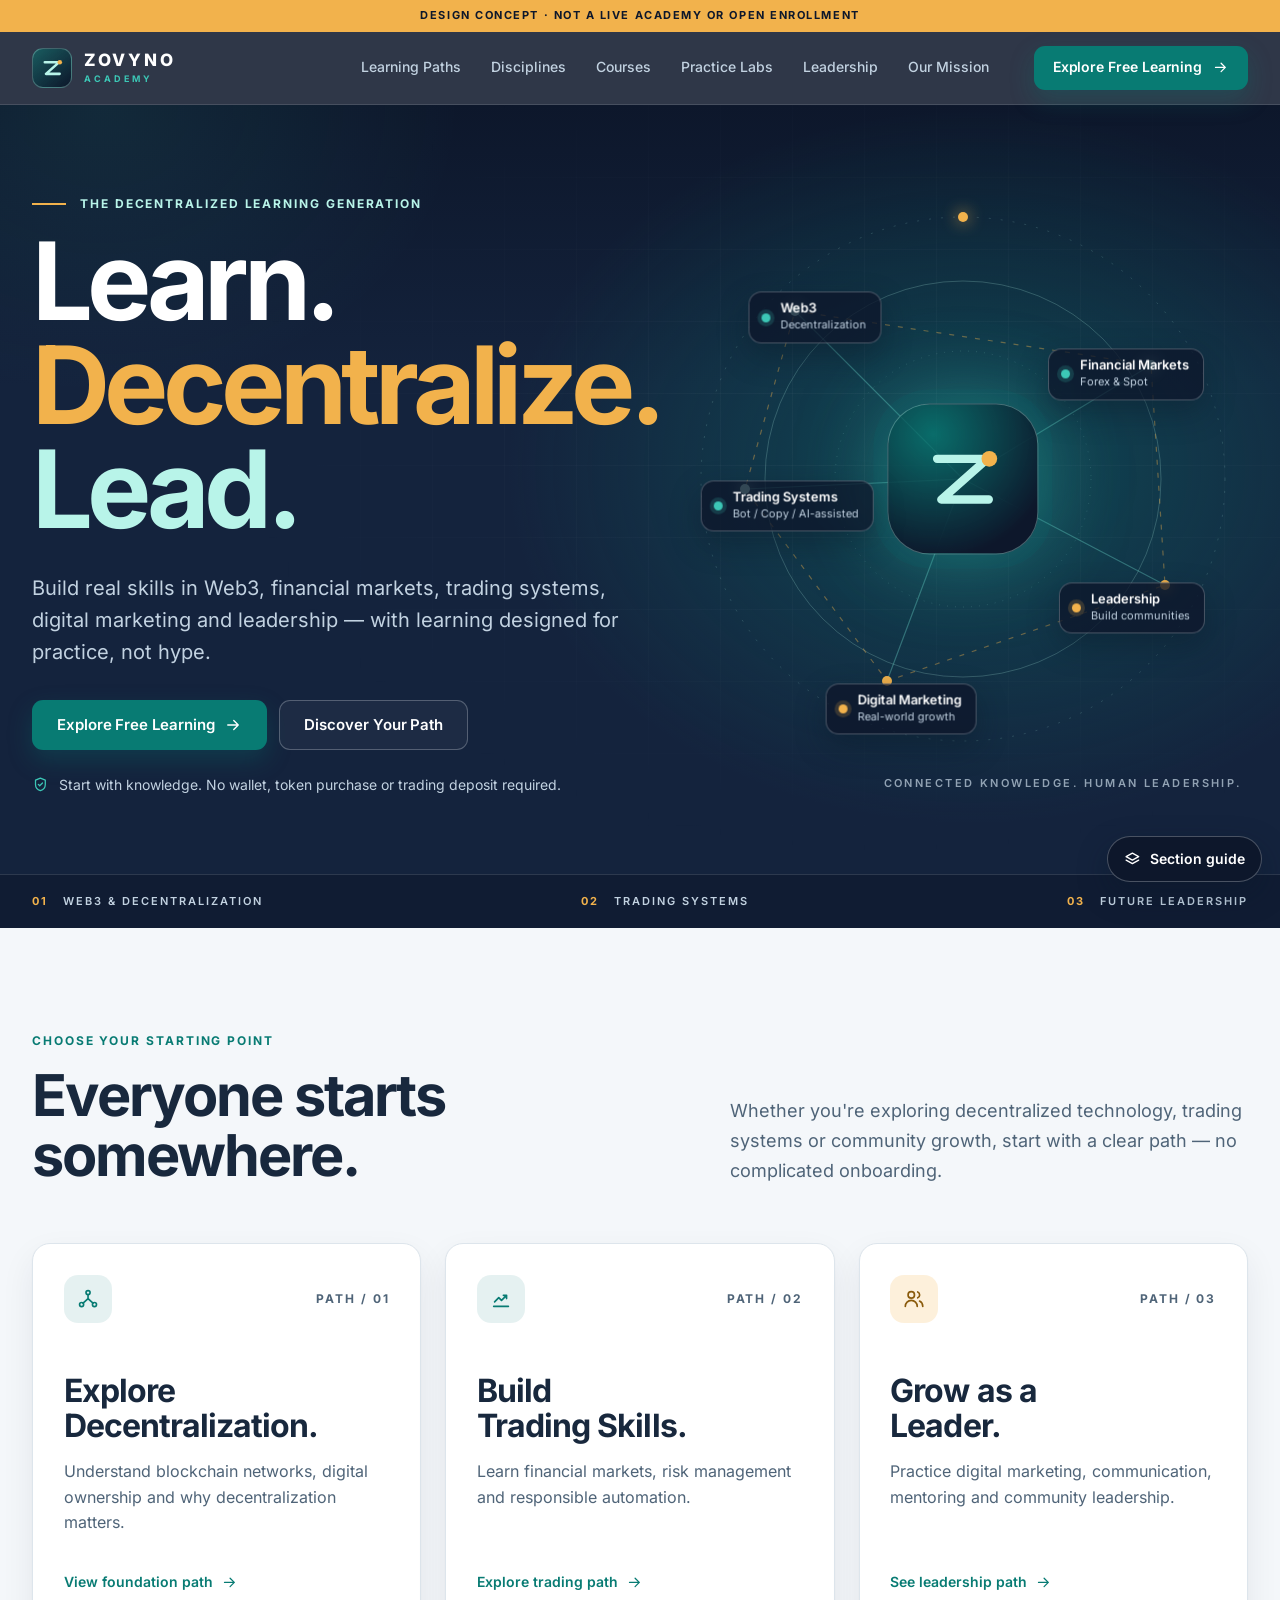
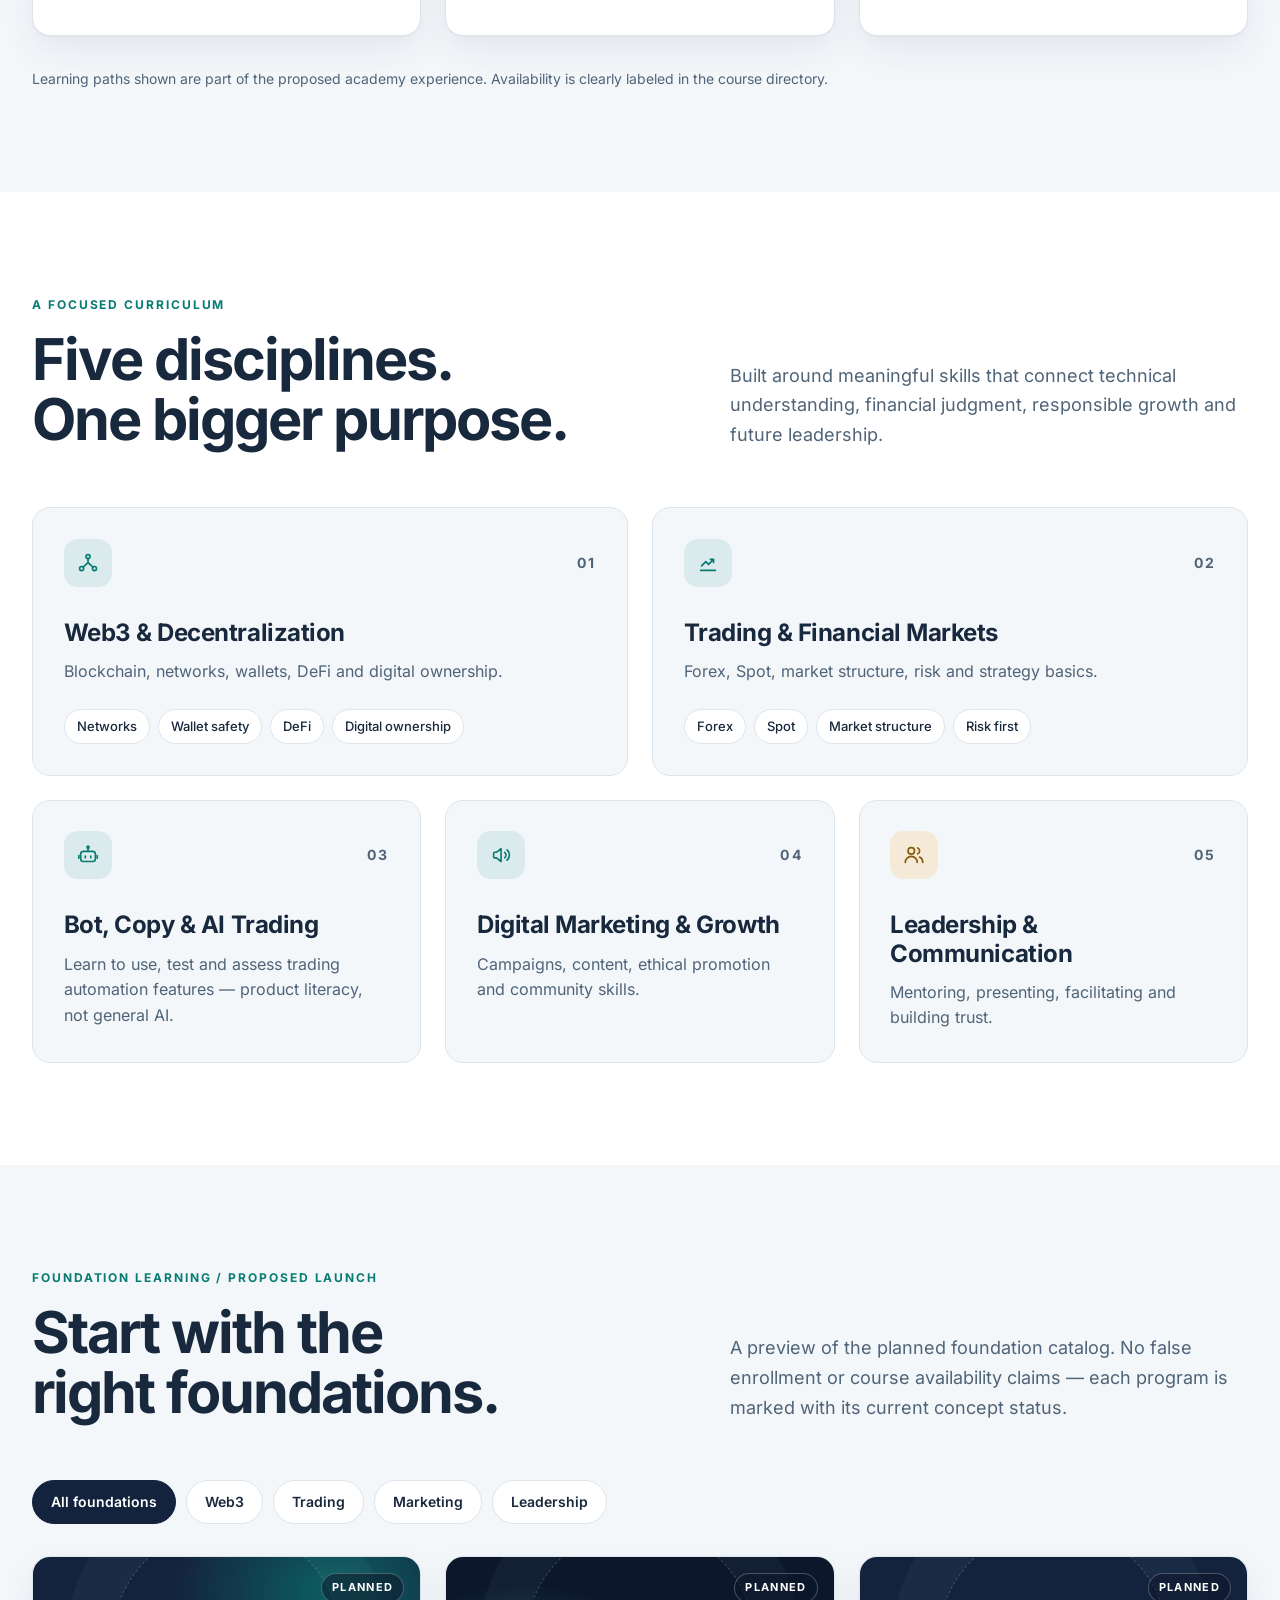
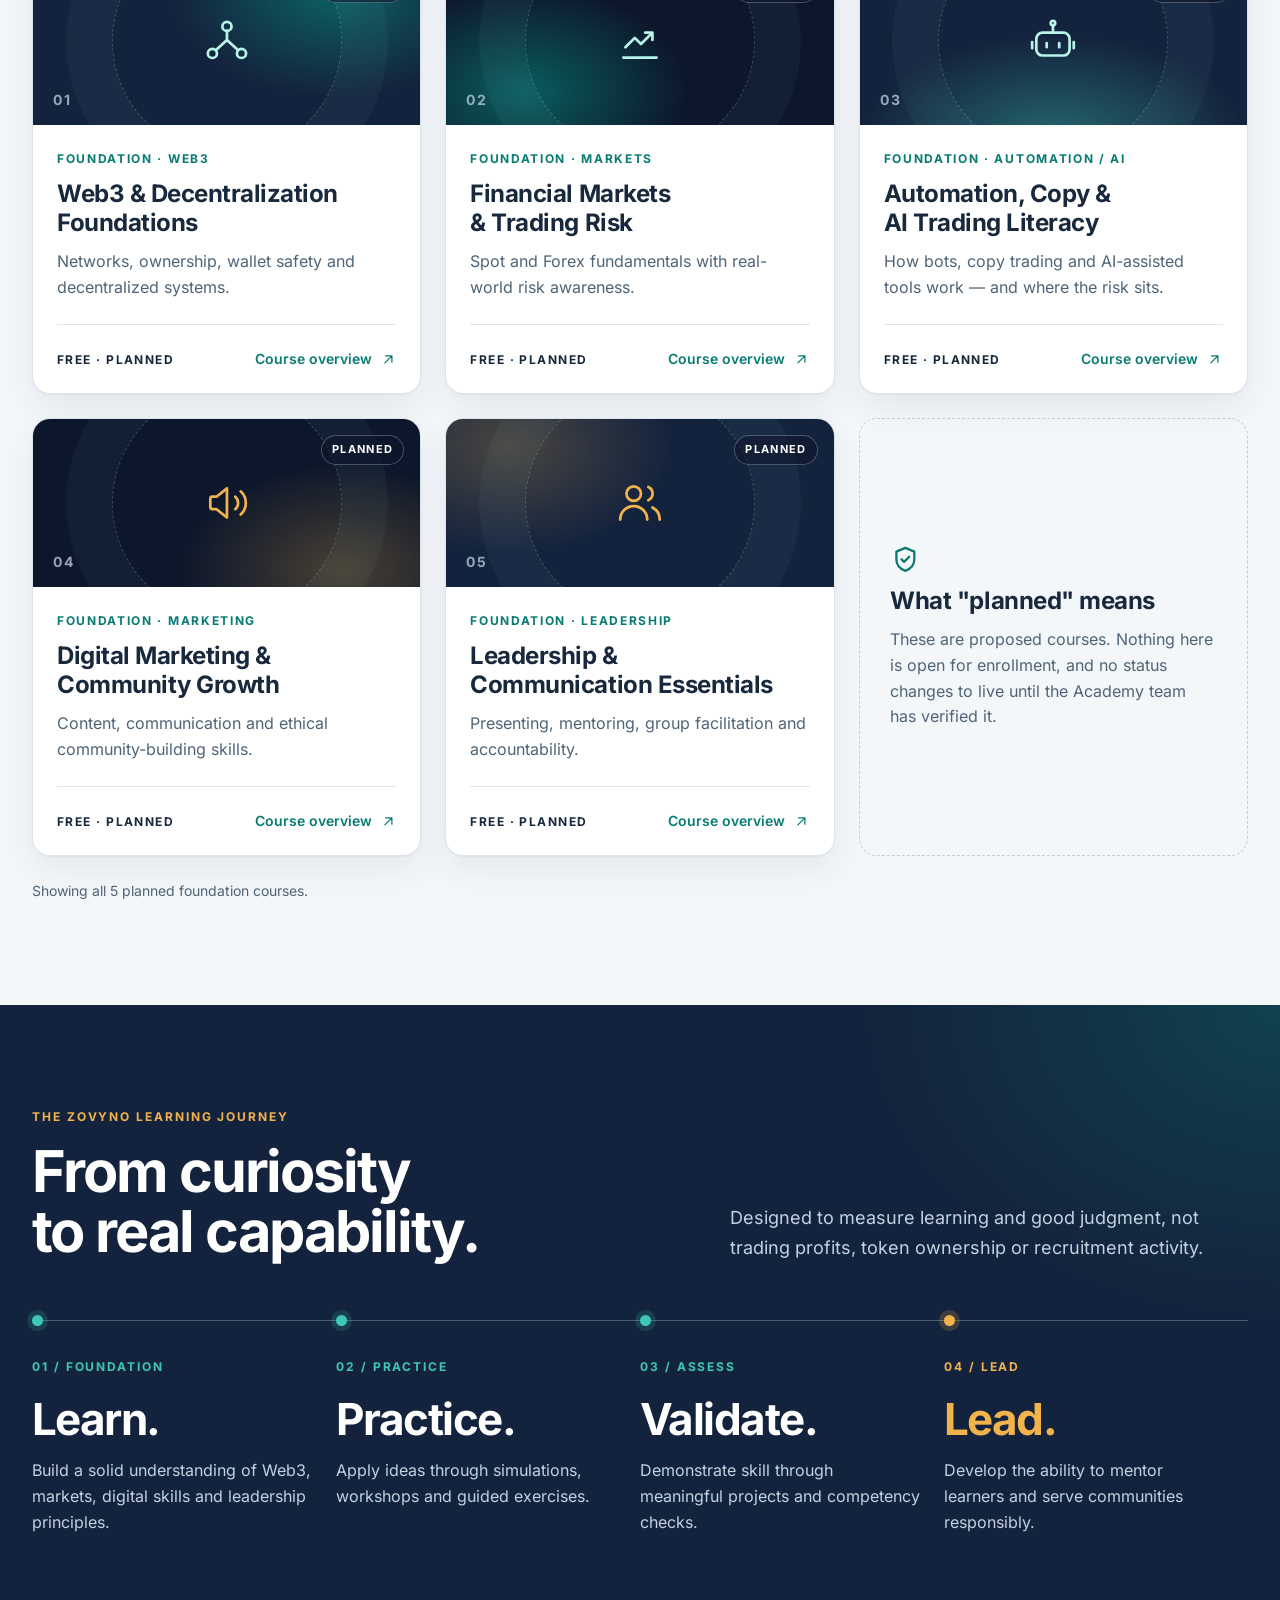
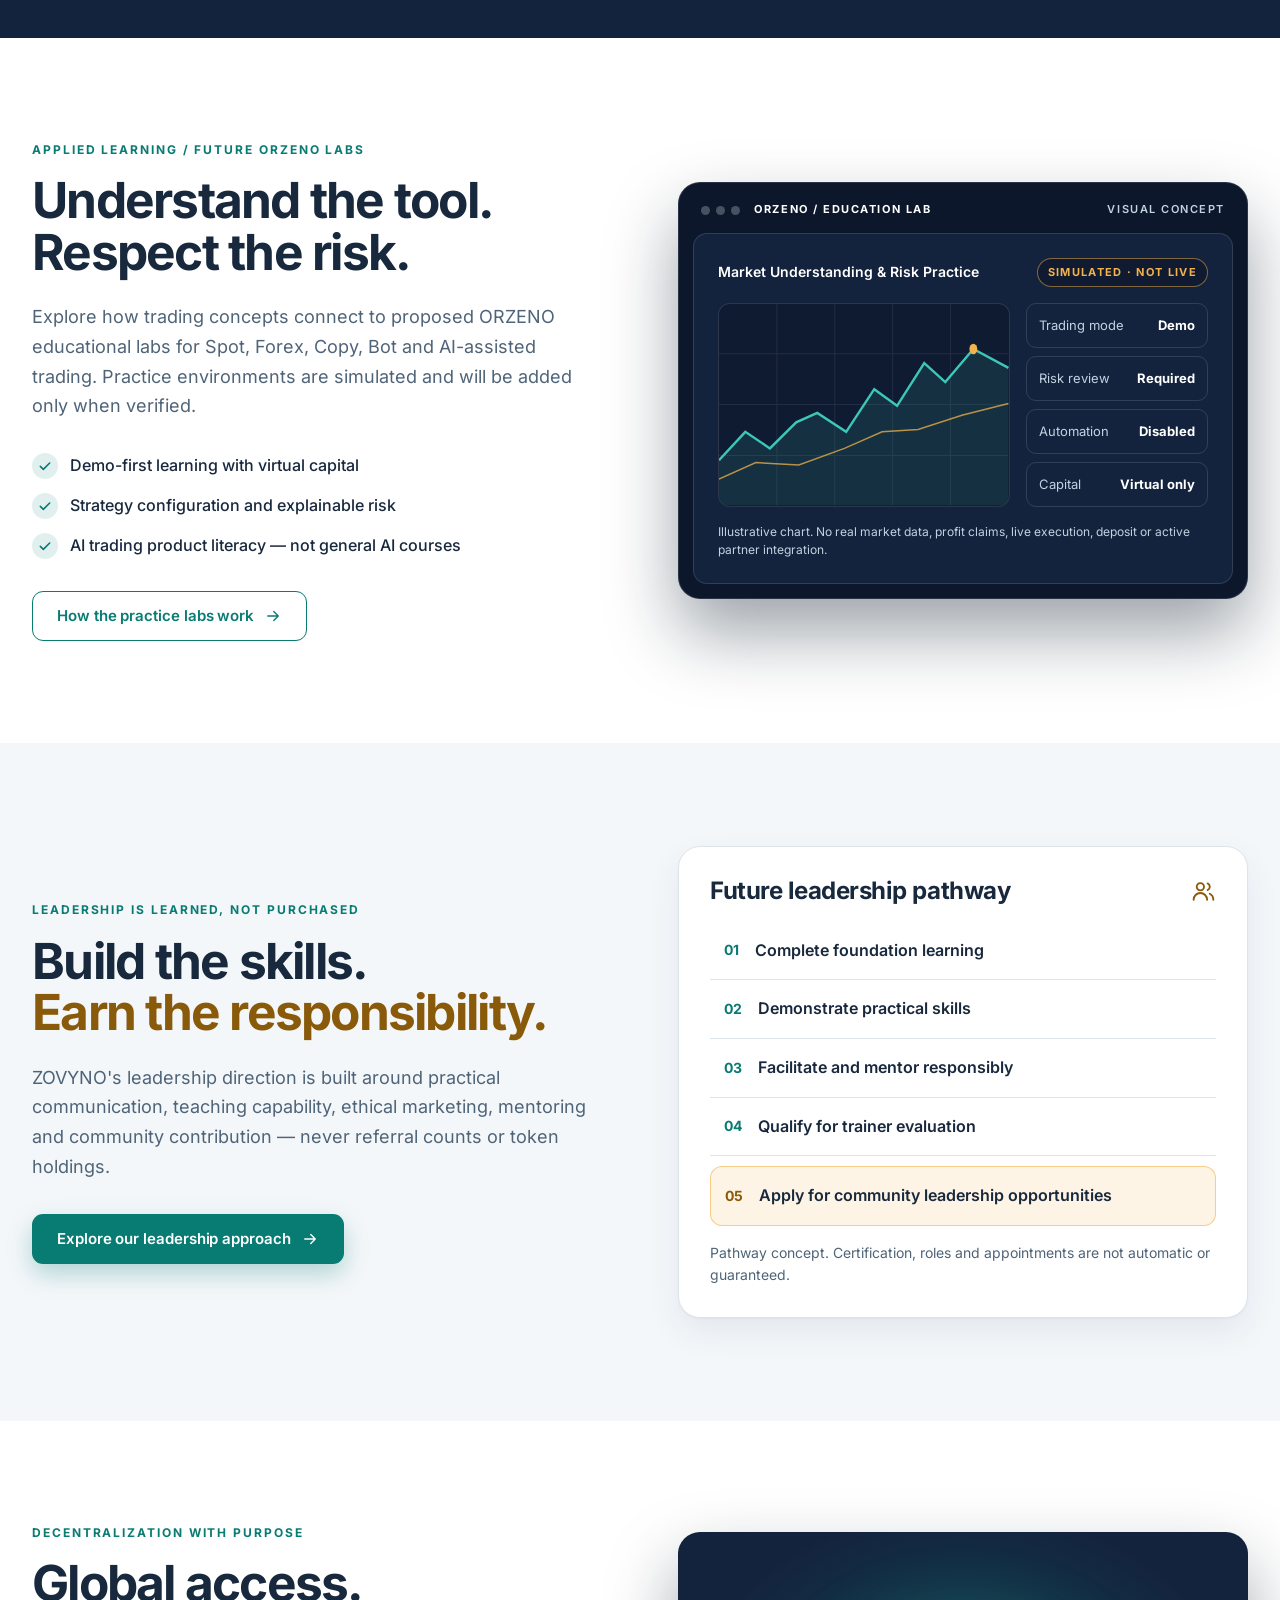
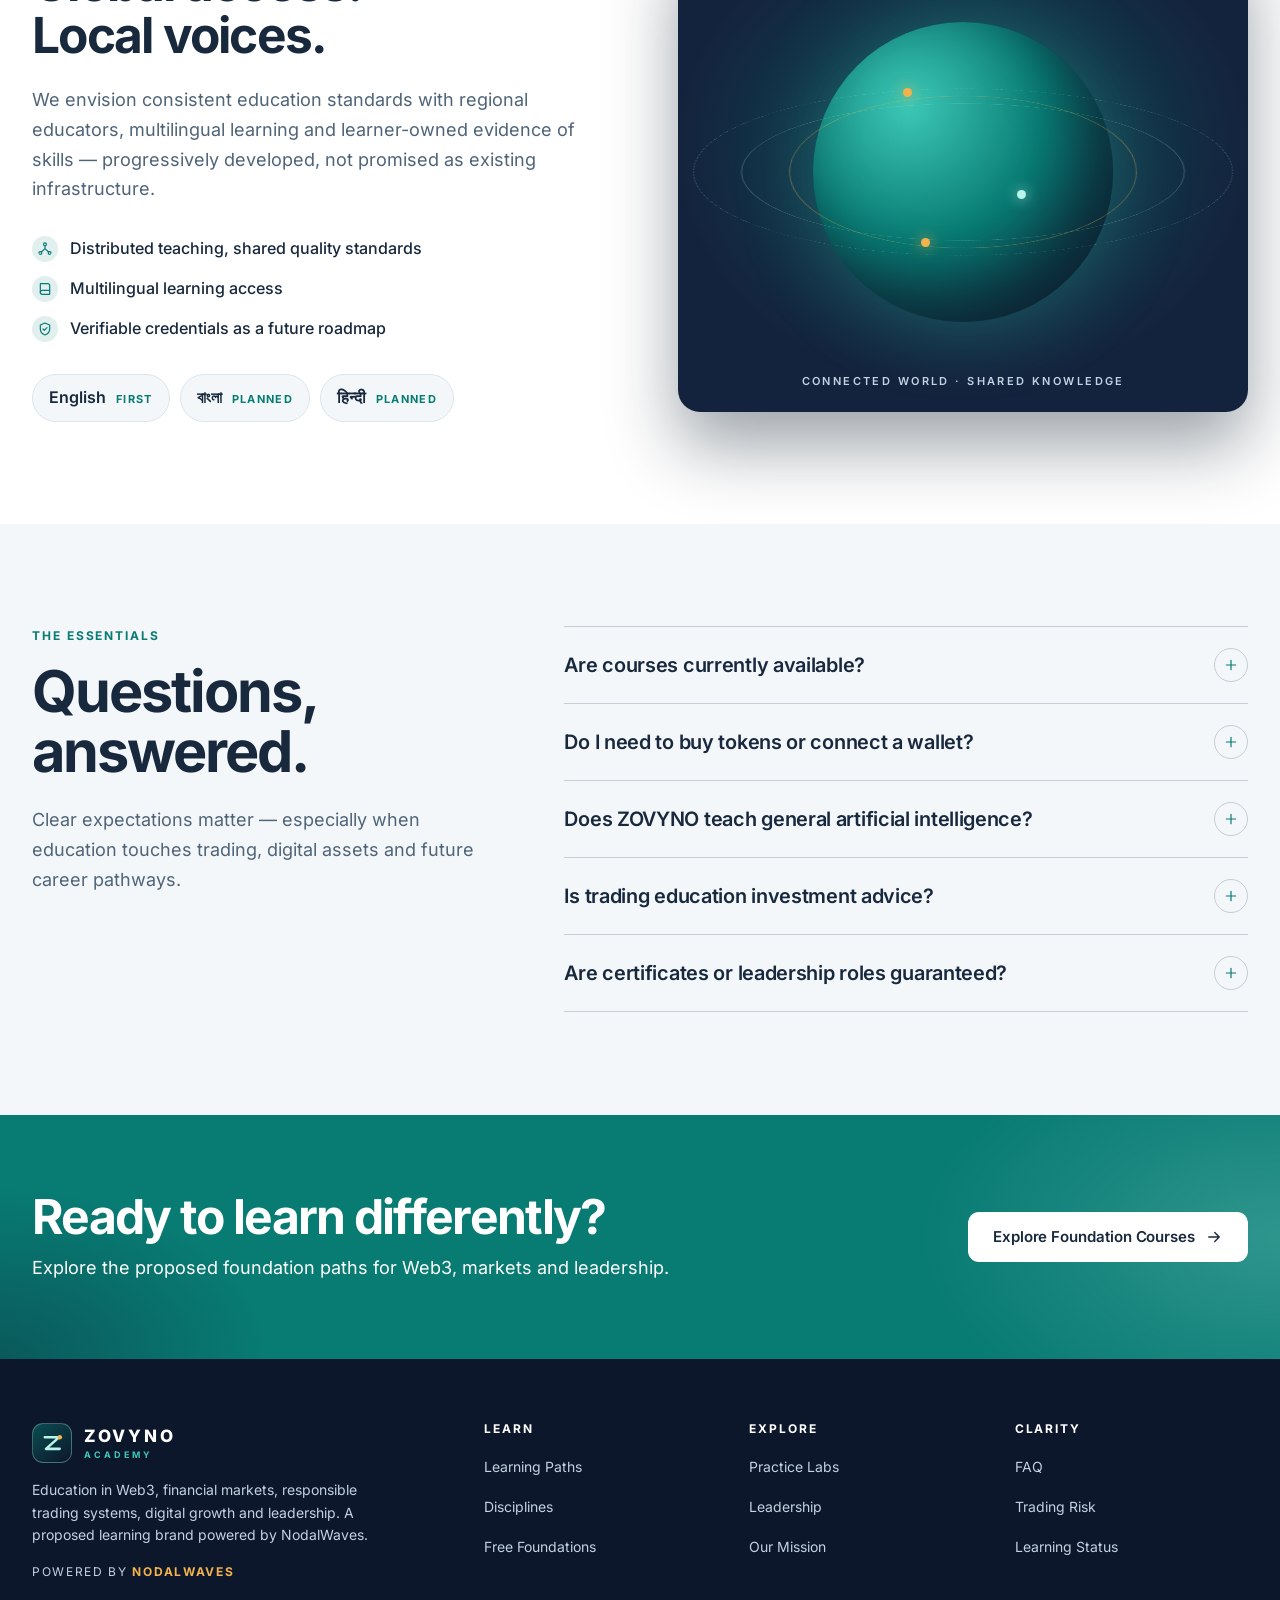
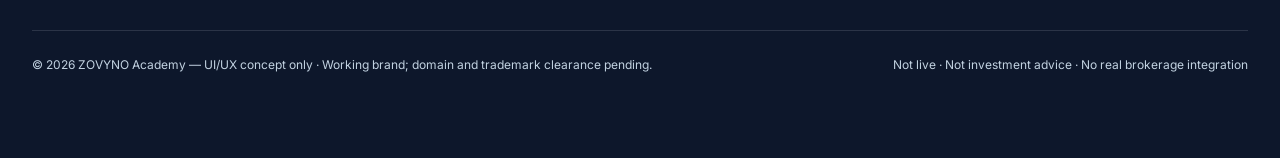
==== index.html @ f74f0cef "Add ZOVYNO Academy landing page design draft Static, no-build homepage following the approved UI/UX " ====
<!doctype html>
<html lang="en">
  <head>
    <meta charset="utf-8" />
    <meta name="viewport" content="width=device-width, initial-scale=1" />
    <title>ZOVYNO Academy — Learn. Decentralize. Lead.</title>
    <meta
      name="description"
      content="ZOVYNO Academy design concept: practical learning in Web3, financial markets, trading systems, digital marketing and leadership. Not a live academy or open enrollment."
    />
    <meta name="robots" content="noindex, nofollow" />
    <meta name="theme-color" content="#0d172b" />
    <meta property="og:title" content="ZOVYNO Academy — Learn. Decentralize. Lead." />
    <meta
      property="og:description"
      content="Design concept for a practice-first academy in Web3, markets, trading systems, marketing and leadership."
    />
    <meta property="og:type" content="website" />
    <meta property="og:image" content="assets/img/og-cover.png" />
    <link rel="icon" href="assets/img/favicon.svg" type="image/svg+xml" />
    <link rel="apple-touch-icon" href="assets/img/apple-touch-icon.png" />
    <link rel="preload" href="assets/fonts/inter-latin-var.woff2" as="font" type="font/woff2" crossorigin />
    <link rel="stylesheet" href="assets/css/tokens.css" />
    <link rel="stylesheet" href="assets/css/styles.css" />
    <link rel="stylesheet" href="assets/css/review.css" />
    <script>
      document.documentElement.classList.add('js');
    </script>
  </head>

  <body id="top">
    <!-- Icon sprite -->
    <svg class="sprite" aria-hidden="true" focusable="false">
      <symbol id="i-arrow" viewBox="0 0 24 24"><path d="M5 12h14M13 6l6 6-6 6" /></symbol>
      <symbol id="i-arrow-ur" viewBox="0 0 24 24"><path d="M7 17 17 7M8 7h9v9" /></symbol>
      <symbol id="i-shield" viewBox="0 0 24 24"><path d="M12 3l7 3v6c0 4.4-3 7.6-7 9-4-1.4-7-4.6-7-9V6l7-3z" /><path d="M9 12l2 2 4-4" /></symbol>
      <symbol id="i-network" viewBox="0 0 24 24"><circle cx="12" cy="5" r="2.2" /><circle cx="5" cy="18" r="2.2" /><circle cx="19" cy="18" r="2.2" /><path d="M12 7.2v4.3M12 11.5l-5.4 5M12 11.5l5.4 5" /></symbol>
      <symbol id="i-market" viewBox="0 0 24 24"><path d="M4 20h16M5 15l4.5-4.5 3 3L18 8M14.5 8H18v3.5" /></symbol>
      <symbol id="i-bot" viewBox="0 0 24 24"><rect x="4" y="8" width="16" height="11" rx="3" /><path d="M12 8V4.6M9 13v2M15 13v2M2 12.5v3M22 12.5v3" /><circle cx="12" cy="3.4" r="1.1" /></symbol>
      <symbol id="i-megaphone" viewBox="0 0 24 24"><path d="M4 10v4a1 1 0 0 0 1 1h2l5 4V5L7 9H5a1 1 0 0 0-1 1z" /><path d="M16 9a4 4 0 0 1 0 6M18.6 6.4a7.6 7.6 0 0 1 0 11.2" /></symbol>
      <symbol id="i-lead" viewBox="0 0 24 24"><circle cx="9" cy="7.5" r="3.5" /><path d="M2.5 20a6.5 6.5 0 0 1 13 0M16 4.3a3.5 3.5 0 0 1 0 6.4M18 14.2a6.5 6.5 0 0 1 3.5 5.8" /></symbol>
      <symbol id="i-check" viewBox="0 0 24 24"><path d="M5 12.5l4.5 4.5L19 7.5" /></symbol>
      <symbol id="i-close" viewBox="0 0 24 24"><path d="M6 6l12 12M18 6 6 18" /></symbol>
      <symbol id="i-plus" viewBox="0 0 24 24"><path d="M12 5v14M5 12h14" /></symbol>
      <symbol id="i-book" viewBox="0 0 24 24"><path d="M5 4h11a3 3 0 0 1 3 3v13H8a3 3 0 0 1-3-3V4z" /><path d="M5 17a3 3 0 0 1 3-3h11" /></symbol>
      <symbol id="i-globe" viewBox="0 0 24 24"><circle cx="12" cy="12" r="9" /><path d="M3 12h18M12 3c3 3.2 3 14.8 0 18M12 3c-3 3.2-3 14.8 0 18" /></symbol>
      <symbol id="i-layers" viewBox="0 0 24 24"><path d="M12 3 3 8l9 5 9-5-9-5zM3 13l9 5 9-5" /></symbol>
      <symbol id="i-menu" viewBox="0 0 24 24"><path d="M4 7h16M4 12h16M4 17h16" /></symbol>
      <symbol id="i-mark" viewBox="0 0 32 32"><path d="M6.4 8.2h19.2L8 23.8h18.2" /></symbol>
    </svg>

    <a class="skip" href="#main">Skip to content</a>

    <p class="concept-strip" role="note">
      Design concept <span aria-hidden="true">·</span> Not a live academy<span class="strip-extra"> or open enrollment</span>
    </p>

    <!-- 01 · Header -->
    <header class="site-header" id="site-header" data-surface="dark">
      <div class="shell header-inner">
        <a class="logo" href="#top" aria-label="ZOVYNO Academy — back to top">
          <span class="logo-mark" aria-hidden="true">
            <svg viewBox="0 0 32 32"><use href="#i-mark" /><circle cx="26.4" cy="8.2" r="3" /></svg>
          </span>
          <span class="logo-word"><strong>ZOVYNO</strong><small>ACADEMY</small></span>
        </a>

        <nav class="site-nav" aria-label="Primary">
          <a href="#paths">Learning Paths</a>
          <a href="#pillars">Disciplines</a>
          <a href="#courses">Courses</a>
          <a href="#labs">Practice Labs</a>
          <a href="#leadership">Leadership</a>
          <a href="#mission">Our Mission</a>
        </nav>

        <a class="btn btn--primary btn--sm header-cta" href="#courses">
          Explore Free Learning <svg class="i"><use href="#i-arrow" /></svg>
        </a>

        <button class="menu-toggle" id="menu-toggle" type="button" aria-expanded="false" aria-controls="mobile-panel" aria-label="Open menu">
          <svg class="i i--open"><use href="#i-menu" /></svg>
          <svg class="i i--close"><use href="#i-close" /></svg>
        </button>
      </div>

      <div class="mobile-panel" id="mobile-panel" hidden>
        <nav aria-label="Mobile">
          <a href="#paths">Learning Paths</a>
          <a href="#pillars">Disciplines</a>
          <a href="#courses">Courses</a>
          <a href="#labs">Practice Labs</a>
          <a href="#leadership">Leadership</a>
          <a href="#mission">Our Mission</a>
        </nav>
        <a class="btn btn--primary" href="#courses">Explore Free Learning <svg class="i"><use href="#i-arrow" /></svg></a>
      </div>
    </header>

    <main id="main">
      <!-- 01 · Hero -->
      <section
        class="hero"
        aria-labelledby="hero-title"
        data-surface="dark"
        data-guide="Hero &amp; Navigation"
        data-guide-outcome="Understand the academy, the value promise and two clear entry choices."
      >
        <div class="hero-glow" aria-hidden="true"></div>
        <div class="shell hero-inner">
          <div class="hero-copy">
            <p class="overline overline--rule">The decentralized learning generation</p>
            <h1 id="hero-title">
              <span>Learn.</span>
              <span class="is-amber">Decentralize.</span>
              <span class="is-mint">Lead.</span>
            </h1>
            <p class="hero-body">
              Build real skills in Web3, financial markets, trading systems, digital marketing and leadership — with
              learning designed for practice, not hype.
            </p>
            <div class="hero-actions">
              <a class="btn btn--primary" href="#courses">Explore Free Learning <svg class="i"><use href="#i-arrow" /></svg></a>
              <a class="btn btn--ghost" href="#paths">Discover Your Path</a>
            </div>
            <p class="hero-note">
              <svg class="i"><use href="#i-shield" /></svg>
              Start with knowledge. No wallet, token purchase or trading deposit required.
            </p>
          </div>

          <div class="orbit">
            <div class="orbit-art" aria-hidden="true">
              <svg class="orbit-svg" viewBox="0 0 560 560" fill="none">
                <circle class="ring ring--1" cx="280" cy="280" r="262" />
                <circle class="ring ring--2" cx="280" cy="280" r="198" />
                <circle class="ring ring--3" cx="280" cy="280" r="128" />
                <g class="net">
                  <path d="M280 280 112 112M280 280 468 166M280 280 62 290M280 280 482 386M280 280 204 482" />
                  <path class="net-dash" d="M112 112 468 166 482 386 204 482 62 290Z" />
                </g>
                <g class="net-dots">
                  <circle class="dot-mint" cx="112" cy="112" r="5" />
                  <circle class="dot-mint" cx="468" cy="166" r="5" />
                  <circle class="dot-mint" cx="62" cy="290" r="5" />
                  <circle class="dot-amber" cx="482" cy="386" r="5" />
                  <circle class="dot-amber" cx="204" cy="482" r="5" />
                </g>
                <g class="comet"><circle cx="280" cy="18" r="5" /></g>
              </svg>
              <div class="orbit-core">
                <svg viewBox="0 0 32 32"><use href="#i-mark" /><circle cx="26.4" cy="8.2" r="3" /></svg>
              </div>
            </div>

            <ul class="orbit-nodes" aria-label="The five disciplines">
              <li><a class="node node--1" href="#pillar-web3"><span class="dot"></span><span><b>Web3</b><small>Decentralization</small></span></a></li>
              <li><a class="node node--2" href="#pillar-trading"><span class="dot"></span><span><b>Financial Markets</b><small>Forex &amp; Spot</small></span></a></li>
              <li><a class="node node--3" href="#pillar-automation"><span class="dot"></span><span><b>Trading Systems</b><small>Bot / Copy / AI-assisted</small></span></a></li>
              <li><a class="node node--4" href="#pillar-leadership"><span class="dot dot--amber"></span><span><b>Leadership</b><small>Build communities</small></span></a></li>
              <li><a class="node node--5" href="#pillar-marketing"><span class="dot dot--amber"></span><span><b>Digital Marketing</b><small>Real-world growth</small></span></a></li>
            </ul>
            <p class="orbit-caption">Connected knowledge. Human leadership.</p>
          </div>
        </div>

        <div class="hero-band">
          <div class="shell">
            <span><b>01</b> Web3 &amp; Decentralization</span>
            <span><b>02</b> Trading Systems</span>
            <span><b>03</b> Future Leadership</span>
          </div>
        </div>
      </section>

      <!-- 02 · Paths -->
      <section
        class="section section--soft"
        id="paths"
        aria-labelledby="paths-title"
        data-guide="Choose Your Starting Point"
        data-guide-outcome="Pick Web3, Trading or Marketing &amp; Leadership without being overwhelmed."
      >
        <div class="shell">
          <div class="section-head">
            <div>
              <p class="overline">Choose your starting point</p>
              <h2 id="paths-title">Everyone starts<br />somewhere.</h2>
            </div>
            <p class="lead">
              Whether you're exploring decentralized technology, trading systems or community growth, start with a clear
              path — no complicated onboarding.
            </p>
          </div>

          <div class="path-grid">
            <a class="path-card" href="#courses" data-path-filter="web3">
              <span class="path-top"><span class="tile"><svg class="i"><use href="#i-network" /></svg></span><span class="path-num">Path / 01</span></span>
              <h3>Explore<br />Decentralization.</h3>
              <p>Understand blockchain networks, digital ownership and why decentralization matters.</p>
              <span class="text-link">View foundation path <svg class="i"><use href="#i-arrow" /></svg></span>
            </a>
            <a class="path-card" href="#courses" data-path-filter="trading">
              <span class="path-top"><span class="tile"><svg class="i"><use href="#i-market" /></svg></span><span class="path-num">Path / 02</span></span>
              <h3>Build<br />Trading Skills.</h3>
              <p>Learn financial markets, risk management and responsible automation.</p>
              <span class="text-link">Explore trading path <svg class="i"><use href="#i-arrow" /></svg></span>
            </a>
            <a class="path-card path-card--amber" href="#courses" data-path-filter="leadership">
              <span class="path-top"><span class="tile"><svg class="i"><use href="#i-lead" /></svg></span><span class="path-num">Path / 03</span></span>
              <h3>Grow as a<br />Leader.</h3>
              <p>Practice digital marketing, communication, mentoring and community leadership.</p>
              <span class="text-link">See leadership path <svg class="i"><use href="#i-arrow" /></svg></span>
            </a>
          </div>

          <p class="fine-print">
            Learning paths shown are part of the proposed academy experience. Availability is clearly labeled in the course
            directory.
          </p>
        </div>
      </section>

      <!-- 03 · Pillars -->
      <section
        class="section"
        id="pillars"
        aria-labelledby="pillars-title"
        data-guide="Five Disciplines"
        data-guide-outcome="See the exact educational scope and the decentralization-first approach."
      >
        <div class="shell">
          <div class="section-head">
            <div>
              <p class="overline">A focused curriculum</p>
              <h2 id="pillars-title">Five disciplines.<br />One bigger purpose.</h2>
            </div>
            <p class="lead">
              Built around meaningful skills that connect technical understanding, financial judgment, responsible growth
              and future leadership.
            </p>
          </div>

          <ul class="pillar-grid">
            <li class="pillar pillar--wide" id="pillar-web3">
              <div class="pillar-head"><span class="tile"><svg class="i"><use href="#i-network" /></svg></span><span class="pillar-num">01</span></div>
              <h3>Web3 &amp; Decentralization</h3>
              <p>Blockchain, networks, wallets, DeFi and digital ownership.</p>
              <ul class="tags"><li>Networks</li><li>Wallet safety</li><li>DeFi</li><li>Digital ownership</li></ul>
            </li>
            <li class="pillar pillar--wide" id="pillar-trading">
              <div class="pillar-head"><span class="tile"><svg class="i"><use href="#i-market" /></svg></span><span class="pillar-num">02</span></div>
              <h3>Trading &amp; Financial Markets</h3>
              <p>Forex, Spot, market structure, risk and strategy basics.</p>
              <ul class="tags"><li>Forex</li><li>Spot</li><li>Market structure</li><li>Risk first</li></ul>
            </li>
            <li class="pillar" id="pillar-automation">
              <div class="pillar-head"><span class="tile"><svg class="i"><use href="#i-bot" /></svg></span><span class="pillar-num">03</span></div>
              <h3>Bot, Copy &amp; AI Trading</h3>
              <p>Learn to use, test and assess trading automation features — product literacy, not general AI.</p>
            </li>
            <li class="pillar" id="pillar-marketing">
              <div class="pillar-head"><span class="tile"><svg class="i"><use href="#i-megaphone" /></svg></span><span class="pillar-num">04</span></div>
              <h3>Digital Marketing &amp; Growth</h3>
              <p>Campaigns, content, ethical promotion and community skills.</p>
            </li>
            <li class="pillar pillar--amber" id="pillar-leadership">
              <div class="pillar-head"><span class="tile"><svg class="i"><use href="#i-lead" /></svg></span><span class="pillar-num">05</span></div>
              <h3>Leadership &amp; Communication</h3>
              <p>Mentoring, presenting, facilitating and building trust.</p>
            </li>
          </ul>
        </div>
      </section>

      <!-- 04 · Courses -->
      <section
        class="section section--soft"
        id="courses"
        aria-labelledby="courses-title"
        data-guide="Foundation Courses"
        data-guide-outcome="Preview authentic planned courses with correct availability labels."
      >
        <div class="shell">
          <div class="section-head">
            <div>
              <p class="overline">Foundation learning / proposed launch</p>
              <h2 id="courses-title">Start with the<br />right foundations.</h2>
            </div>
            <p class="lead">
              A preview of the planned foundation catalog. No false enrollment or course availability claims — each
              program is marked with its current concept status.
            </p>
          </div>

          <div class="chip-row" role="group" aria-label="Filter foundation courses">
            <button class="chip" type="button" data-filter="all" aria-pressed="true">All foundations</button>
            <button class="chip" type="button" data-filter="web3" aria-pressed="false">Web3</button>
            <button class="chip" type="button" data-filter="trading" aria-pressed="false">Trading</button>
            <button class="chip" type="button" data-filter="marketing" aria-pressed="false">Marketing</button>
            <button class="chip" type="button" data-filter="leadership" aria-pressed="false">Leadership</button>
          </div>

          <div class="course-grid">
            <article class="course" data-category="web3">
              <div class="course-art course-art--1"><span class="course-num" aria-hidden="true">01</span><svg class="i"><use href="#i-network" /></svg><span class="status">Planned</span></div>
              <div class="course-body">
                <p class="course-meta">Foundation · Web3</p>
                <h3>Web3 &amp; Decentralization Foundations</h3>
                <p>Networks, ownership, wallet safety and decentralized systems.</p>
                <div class="course-foot"><span class="course-free">Free · Planned</span><button class="text-link" type="button" data-dialog="dialog-web3" aria-haspopup="dialog">Course overview <svg class="i"><use href="#i-arrow-ur" /></svg></button></div>
              </div>
            </article>

            <article class="course" data-category="trading">
              <div class="course-art course-art--2"><span class="course-num" aria-hidden="true">02</span><svg class="i"><use href="#i-market" /></svg><span class="status">Planned</span></div>
              <div class="course-body">
                <p class="course-meta">Foundation · Markets</p>
                <h3>Financial Markets &amp; Trading Risk</h3>
                <p>Spot and Forex fundamentals with real-world risk awareness.</p>
                <div class="course-foot"><span class="course-free">Free · Planned</span><button class="text-link" type="button" data-dialog="dialog-trading" aria-haspopup="dialog">Course overview <svg class="i"><use href="#i-arrow-ur" /></svg></button></div>
              </div>
            </article>

            <article class="course" data-category="trading">
              <div class="course-art course-art--3"><span class="course-num" aria-hidden="true">03</span><svg class="i"><use href="#i-bot" /></svg><span class="status">Planned</span></div>
              <div class="course-body">
                <p class="course-meta">Foundation · Automation / AI</p>
                <h3>Automation, Copy &amp; AI Trading Literacy</h3>
                <p>How bots, copy trading and AI-assisted tools work — and where the risk sits.</p>
                <div class="course-foot"><span class="course-free">Free · Planned</span><button class="text-link" type="button" data-dialog="dialog-automation" aria-haspopup="dialog">Course overview <svg class="i"><use href="#i-arrow-ur" /></svg></button></div>
              </div>
            </article>

            <article class="course" data-category="marketing">
              <div class="course-art course-art--4"><span class="course-num" aria-hidden="true">04</span><svg class="i"><use href="#i-megaphone" /></svg><span class="status">Planned</span></div>
              <div class="course-body">
                <p class="course-meta">Foundation · Marketing</p>
                <h3>Digital Marketing &amp; Community Growth</h3>
                <p>Content, communication and ethical community-building skills.</p>
                <div class="course-foot"><span class="course-free">Free · Planned</span><button class="text-link" type="button" data-dialog="dialog-marketing" aria-haspopup="dialog">Course overview <svg class="i"><use href="#i-arrow-ur" /></svg></button></div>
              </div>
            </article>

            <article class="course" data-category="leadership">
              <div class="course-art course-art--5"><span class="course-num" aria-hidden="true">05</span><svg class="i"><use href="#i-lead" /></svg><span class="status">Planned</span></div>
              <div class="course-body">
                <p class="course-meta">Foundation · Leadership</p>
                <h3>Leadership &amp; Communication Essentials</h3>
                <p>Presenting, mentoring, group facilitation and accountability.</p>
                <div class="course-foot"><span class="course-free">Free · Planned</span><button class="text-link" type="button" data-dialog="dialog-leadership" aria-haspopup="dialog">Course overview <svg class="i"><use href="#i-arrow-ur" /></svg></button></div>
              </div>
            </article>

            <aside class="course course--note" data-category="all">
              <svg class="i"><use href="#i-shield" /></svg>
              <h3>What "planned" means</h3>
              <p>
                These are proposed courses. Nothing here is open for enrollment, and no status changes to live until the
                Academy team has verified it.
              </p>
            </aside>
          </div>

          <p class="course-count" id="course-count" role="status" aria-live="polite">Showing all 5 planned foundation courses.</p>
        </div>

        <dialog class="course-dialog" id="dialog-web3" aria-labelledby="dt-web3">
          <button class="dialog-close" type="button" data-close aria-label="Close course preview"><svg class="i"><use href="#i-close" /></svg></button>
          <p class="overline">Foundation course preview</p>
          <h2 id="dt-web3">Web3 &amp; Decentralization Foundations</h2>
          <p>A beginner-friendly foundation in digital ownership, decentralization and network trust — built to explain how the technology works before anyone is asked to participate in it.</p>
          <h3>Proposed modules</h3>
          <ol class="module-list"><li>How blockchains and networks differ</li><li>Wallet safety and self-custody basics</li><li>DeFi, DEX and decentralization tradeoffs</li><li>Scenario-based risk and safety assessment</li></ol>
          <div class="dialog-foot"><span class="course-free">Free · Planned, not open</span><button class="btn btn--primary btn--sm" type="button" data-close>Back to catalog</button></div>
        </dialog>

        <dialog class="course-dialog" id="dialog-trading" aria-labelledby="dt-trading">
          <button class="dialog-close" type="button" data-close aria-label="Close course preview"><svg class="i"><use href="#i-close" /></svg></button>
          <p class="overline">Foundation course preview</p>
          <h2 id="dt-trading">Financial Markets &amp; Trading Risk</h2>
          <p>Market literacy and risk-first thinking before any strategy, automation or live trading. Designed to make losses and limitations visible, not to promise returns.</p>
          <h3>Proposed modules</h3>
          <ol class="module-list"><li>Spot vs. Forex market basics</li><li>Order types and slippage explained</li><li>Position sizing and risk boundaries</li><li>Practice-only market scenarios</li></ol>
          <div class="dialog-foot"><span class="course-free">Free · Planned, not open</span><button class="btn btn--primary btn--sm" type="button" data-close>Back to catalog</button></div>
        </dialog>

        <dialog class="course-dialog" id="dialog-automation" aria-labelledby="dt-automation">
          <button class="dialog-close" type="button" data-close aria-label="Close course preview"><svg class="i"><use href="#i-close" /></svg></button>
          <p class="overline">Foundation course preview</p>
          <h2 id="dt-automation">Automation, Copy &amp; AI Trading Literacy</h2>
          <p>Product literacy for automated and AI-assisted trading features: what the tools actually do, how to test them, and why automation does not remove market risk. This is not a general AI course.</p>
          <h3>Proposed modules</h3>
          <ol class="module-list"><li>What bots, copy trading and AI-assisted tools can and cannot do</li><li>Testing a strategy in a simulated environment</li><li>Explaining automation limits and failure modes</li><li>Risk review and responsible-use checklist</li></ol>
          <div class="dialog-foot"><span class="course-free">Free · Planned, not open</span><button class="btn btn--primary btn--sm" type="button" data-close>Back to catalog</button></div>
        </dialog>

        <dialog class="course-dialog" id="dialog-marketing" aria-labelledby="dt-marketing">
          <button class="dialog-close" type="button" data-close aria-label="Close course preview"><svg class="i"><use href="#i-close" /></svg></button>
          <p class="overline">Foundation course preview</p>
          <h2 id="dt-marketing">Digital Marketing &amp; Community Growth</h2>
          <p>Skills for responsible digital communication and sustainable community building, including how to spot hype-driven promotion and avoid it.</p>
          <h3>Proposed modules</h3>
          <ol class="module-list"><li>Audience research and ethical positioning</li><li>Content planning and campaign essentials</li><li>Community communication workflows</li><li>Marketing project with reflection</li></ol>
          <div class="dialog-foot"><span class="course-free">Free · Planned, not open</span><button class="btn btn--primary btn--sm" type="button" data-close>Back to catalog</button></div>
        </dialog>

        <dialog class="course-dialog" id="dialog-leadership" aria-labelledby="dt-leadership">
          <button class="dialog-close" type="button" data-close aria-label="Close course preview"><svg class="i"><use href="#i-close" /></svg></button>
          <p class="overline">Foundation course preview</p>
          <h2 id="dt-leadership">Leadership &amp; Communication Essentials</h2>
          <p>Build facilitation, speaking and mentoring capabilities with demonstrated practice — leadership as a learned responsibility rather than a purchased rank.</p>
          <h3>Proposed modules</h3>
          <ol class="module-list"><li>Presenting concepts with clarity</li><li>Listening and mentoring fundamentals</li><li>Leading a responsible learning session</li><li>Ethical conduct and reflective assessment</li></ol>
          <div class="dialog-foot"><span class="course-free">Free · Planned, not open</span><button class="btn btn--primary btn--sm" type="button" data-close>Back to catalog</button></div>
        </dialog>
      </section>

      <!-- 05 · Journey -->
      <section
        class="section section--dark journey"
        id="journey"
        aria-labelledby="journey-title"
        data-surface="dark"
        data-guide="Learn → Practice → Validate → Lead"
        data-guide-outcome="Understand the skills-to-leadership journey."
      >
        <div class="shell">
          <div class="section-head">
            <div>
              <p class="overline overline--amber">The ZOVYNO learning journey</p>
              <h2 id="journey-title">From curiosity<br />to real capability.</h2>
            </div>
            <p class="lead">
              Designed to measure learning and good judgment, not trading profits, token ownership or recruitment activity.
            </p>
          </div>

          <ol class="steps">
            <li class="step"><span class="step-tag">01 / Foundation</span><h3>Learn.</h3><p>Build a solid understanding of Web3, markets, digital skills and leadership principles.</p></li>
            <li class="step"><span class="step-tag">02 / Practice</span><h3>Practice.</h3><p>Apply ideas through simulations, workshops and guided exercises.</p></li>
            <li class="step"><span class="step-tag">03 / Assess</span><h3>Validate.</h3><p>Demonstrate skill through meaningful projects and competency checks.</p></li>
            <li class="step step--lead"><span class="step-tag">04 / Lead</span><h3>Lead.</h3><p>Develop the ability to mentor learners and serve communities responsibly.</p></li>
          </ol>
        </div>
      </section>

      <!-- 06 · Labs -->
      <section
        class="section"
        id="labs"
        aria-labelledby="labs-title"
        data-guide="ORZENO Practice Lab"
        data-guide-outcome="Learn about safe, simulated product-education opportunities."
      >
        <div class="shell split">
          <div class="split-copy">
            <p class="overline">Applied learning / future ORZENO labs</p>
            <h2 id="labs-title">Understand the tool.<br />Respect the risk.</h2>
            <p class="lead">
              Explore how trading concepts connect to proposed ORZENO educational labs for Spot, Forex, Copy, Bot and
              AI-assisted trading. Practice environments are simulated and will be added only when verified.
            </p>
            <ul class="ticks">
              <li><svg class="i"><use href="#i-check" /></svg>Demo-first learning with virtual capital</li>
              <li><svg class="i"><use href="#i-check" /></svg>Strategy configuration and explainable risk</li>
              <li><svg class="i"><use href="#i-check" /></svg>AI trading product literacy — not general AI courses</li>
            </ul>
            <a class="btn btn--outline" href="#faq">How the practice labs work <svg class="i"><use href="#i-arrow" /></svg></a>
          </div>

          <figure class="lab" data-surface="dark">
            <div class="lab-bar"><span class="lab-dots" aria-hidden="true"><i></i><i></i><i></i></span><strong>ORZENO / Education Lab</strong><span>Visual concept</span></div>
            <div class="lab-window">
              <div class="lab-top"><span>Market Understanding &amp; Risk Practice</span><span class="status status--amber">Simulated · Not live</span></div>
              <div class="lab-panel">
                <svg class="lab-chart" viewBox="0 0 330 170" preserveAspectRatio="none" aria-hidden="true" focusable="false">
                  <path class="grid" d="M0 42h330M0 85h330M0 128h330M66 0v170M132 0v170M198 0v170M264 0v170" />
                  <path class="area" d="M0 132 30 108 58 122 88 100 112 92 145 108 177 72 203 86 234 50 258 66 290 38 330 54V170H0Z" />
                  <path class="line-a" d="M0 132 30 108 58 122 88 100 112 92 145 108 177 72 203 86 234 50 258 66 290 38 330 54" />
                  <path class="line-b" d="M0 148 42 134 91 136 143 122 186 108 227 106 277 94 330 84" />
                  <circle class="pin" cx="290" cy="38" r="4.5" />
                </svg>
                <dl class="lab-risk">
                  <div><dt>Trading mode</dt><dd>Demo</dd></div>
                  <div><dt>Risk review</dt><dd>Required</dd></div>
                  <div><dt>Automation</dt><dd>Disabled</dd></div>
                  <div><dt>Capital</dt><dd>Virtual only</dd></div>
                </dl>
              </div>
              <figcaption>Illustrative chart. No real market data, profit claims, live execution, deposit or active partner integration.</figcaption>
            </div>
          </figure>
        </div>
      </section>

      <!-- 07 · Leadership -->
      <section
        class="section section--soft"
        id="leadership"
        aria-labelledby="leadership-title"
        data-guide="Leadership Pathway"
        data-guide-outcome="Discover competence-based community educator progression."
      >
        <div class="shell split">
          <div class="split-copy">
            <p class="overline">Leadership is learned, not purchased</p>
            <h2 id="leadership-title">Build the skills.<br /><em>Earn the responsibility.</em></h2>
            <p class="lead">
              ZOVYNO's leadership direction is built around practical communication, teaching capability, ethical
              marketing, mentoring and community contribution — never referral counts or token holdings.
            </p>
            <a class="btn btn--primary" href="#faq">Explore our leadership approach <svg class="i"><use href="#i-arrow" /></svg></a>
          </div>

          <div class="ladder">
            <div class="ladder-head"><h3>Future leadership pathway</h3><svg class="i"><use href="#i-lead" /></svg></div>
            <ol>
              <li><span>01</span>Complete foundation learning</li>
              <li><span>02</span>Demonstrate practical skills</li>
              <li><span>03</span>Facilitate and mentor responsibly</li>
              <li><span>04</span>Qualify for trainer evaluation</li>
              <li class="is-goal"><span>05</span>Apply for community leadership opportunities</li>
            </ol>
            <p class="fine-print">Pathway concept. Certification, roles and appointments are not automatic or guaranteed.</p>
          </div>
        </div>
      </section>

      <!-- 08 · Mission -->
      <section
        class="section"
        id="mission"
        aria-labelledby="mission-title"
        data-guide="Decentralization Manifesto"
        data-guide-outcome="Learn about local educators, multilingual access and portable evidence."
      >
        <div class="shell split split--reverse">
          <div class="split-copy">
            <p class="overline">Decentralization with purpose</p>
            <h2 id="mission-title">Global access.<br />Local voices.</h2>
            <p class="lead">
              We envision consistent education standards with regional educators, multilingual learning and learner-owned
              evidence of skills — progressively developed, not promised as existing infrastructure.
            </p>
            <ul class="ticks ticks--icons">
              <li><svg class="i"><use href="#i-network" /></svg>Distributed teaching, shared quality standards</li>
              <li><svg class="i"><use href="#i-book" /></svg>Multilingual learning access</li>
              <li><svg class="i"><use href="#i-shield" /></svg>Verifiable credentials as a future roadmap</li>
            </ul>
            <ul class="langs" aria-label="Planned languages">
              <li><b>English</b><small>First</small></li>
              <li><b lang="bn">বাংলা</b><small>Planned</small></li>
              <li><b lang="hi">हिन्दी</b><small>Planned</small></li>
            </ul>
          </div>

          <div class="planet-card" data-surface="dark" role="img" aria-label="Abstract connected planet representing distributed learning across regions.">
            <div class="planet" aria-hidden="true"><span></span><span></span><span></span><i></i><i></i><i></i></div>
            <p>Connected world · Shared knowledge</p>
          </div>
        </div>
      </section>

      <!-- 09 · FAQ -->
      <section
        class="section section--soft"
        id="faq"
        aria-labelledby="faq-title"
        data-guide="FAQ / Risk Clarity"
        data-guide-outcome="Remove objections and avoid misleading product or financial claims."
      >
        <div class="shell faq">
          <div class="faq-copy">
            <p class="overline">The essentials</p>
            <h2 id="faq-title">Questions,<br />answered.</h2>
            <p class="lead">
              Clear expectations matter — especially when education touches trading, digital assets and future career
              pathways.
            </p>
          </div>

          <div class="faq-list">
            <details name="faq">
              <summary>Are courses currently available?<svg class="i"><use href="#i-plus" /></svg></summary>
              <p>This is a design concept. The foundation courses and platform journeys displayed here are proposed; they should not be shown as open for enrollment until the Academy team has verified availability.</p>
            </details>
            <details name="faq">
              <summary>Do I need to buy tokens or connect a wallet?<svg class="i"><use href="#i-plus" /></svg></summary>
              <p>No. Token purchase, exchange deposit, wallet connection, node purchase or recruitment activity is not a prerequisite for exploring course information — or for beginning free foundation learning when it launches.</p>
            </details>
            <details name="faq">
              <summary>Does ZOVYNO teach general artificial intelligence?<svg class="i"><use href="#i-plus" /></svg></summary>
              <p>No. The curriculum does not include a generic AI school or AI programming. Only the safe use, evaluation and limitations of ORZENO AI-assisted trading product features may be covered within trading education.</p>
            </details>
            <details name="faq">
              <summary>Is trading education investment advice?<svg class="i"><use href="#i-plus" /></svg></summary>
              <p>No. Training is educational and risk-aware. Simulations are clearly labeled, no investment returns are promised, and actual trading may involve significant losses.</p>
            </details>
            <details name="faq">
              <summary>Are certificates or leadership roles guaranteed?<svg class="i"><use href="#i-plus" /></svg></summary>
              <p>No. Any future certificate must follow defined assessments and verification rules. Trainer status or leadership appointment would require separate evaluation and is never guaranteed by payment, referral activity or course completion alone.</p>
            </details>
          </div>
        </div>
      </section>

      <!-- 10 · Final CTA -->
      <section
        class="final-cta"
        aria-labelledby="cta-title"
        data-surface="dark"
        data-guide="Final CTA + Footer"
        data-guide-outcome="Return to the free foundations; see endorsement and disclosures."
      >
        <div class="shell">
          <div>
            <h2 id="cta-title">Ready to learn differently?</h2>
            <p>Explore the proposed foundation paths for Web3, markets and leadership.</p>
          </div>
          <a class="btn btn--light" href="#courses">Explore Foundation Courses <svg class="i"><use href="#i-arrow" /></svg></a>
        </div>
      </section>
    </main>

    <footer class="site-footer" data-surface="dark">
      <div class="shell">
        <div class="footer-grid">
          <div class="footer-brand">
            <a class="logo" href="#top" aria-label="ZOVYNO Academy — back to top">
              <span class="logo-mark" aria-hidden="true"><svg viewBox="0 0 32 32"><use href="#i-mark" /><circle cx="26.4" cy="8.2" r="3" /></svg></span>
              <span class="logo-word"><strong>ZOVYNO</strong><small>ACADEMY</small></span>
            </a>
            <p>Education in Web3, financial markets, responsible trading systems, digital growth and leadership. A proposed learning brand powered by NodalWaves.</p>
            <p class="powered">Powered by <b>NodalWaves</b></p>
          </div>
          <nav class="footer-col" aria-label="Learn"><h2>Learn</h2><a href="#paths">Learning Paths</a><a href="#pillars">Disciplines</a><a href="#courses">Free Foundations</a></nav>
          <nav class="footer-col" aria-label="Explore"><h2>Explore</h2><a href="#labs">Practice Labs</a><a href="#leadership">Leadership</a><a href="#mission">Our Mission</a></nav>
          <nav class="footer-col" aria-label="Clarity"><h2>Clarity</h2><a href="#faq">FAQ</a><a href="#faq">Trading Risk</a><a href="#faq">Learning Status</a></nav>
        </div>
        <div class="footer-bottom">
          <span>© 2026 ZOVYNO Academy — UI/UX concept only · Working brand; domain and trademark clearance pending.</span>
          <span>Not live · Not investment advice · No real brokerage integration</span>
        </div>
      </div>
    </footer>

    <!-- Management review aid: section guide (remove review.css / review.js for production) -->
    <button class="guide-toggle" id="guide-toggle" type="button" aria-pressed="false">
      <svg class="i"><use href="#i-layers" /></svg><span>Section guide</span>
    </button>

    <script src="assets/js/site.js" defer></script>
    <script src="assets/js/review.js" defer></script>
  </body>
</html>
---- assets/css/tokens.css ----
/*
  ZOVYNO Academy — design tokens (Workstream 01, v1.1)
  Three layers: primitive (raw brand values) -> semantic (purpose) -> component.
  Brand values come from design-tokens.json and must not be changed here.
*/

@font-face {
  font-family: 'Inter';
  font-style: normal;
  font-weight: 100 900;
  font-display: swap;
  src: url('../fonts/inter-latin-var.woff2') format('woff2');
  unicode-range: U+0000-00FF, U+0131, U+0152-0153, U+02BB-02BC, U+02C6, U+02DA, U+02DC, U+2000-206F,
    U+20AC, U+2122, U+2191, U+2193, U+2212, U+2215, U+FEFF, U+FFFD;
}
@font-face {
  font-family: 'Inter';
  font-style: normal;
  font-weight: 100 900;
  font-display: swap;
  src: url('../fonts/inter-latin-ext-var.woff2') format('woff2');
  unicode-range: U+0100-02BA, U+02BD-02C5, U+02C7-02CC, U+02CE-02D7, U+02DD-02FF, U+1E00-1E9F,
    U+1EF2-1EFF, U+2020, U+20A0-20AB, U+20AD-20C0, U+2113, U+2C60-2C7F, U+A720-A7FF;
}

:root {
  /* ---------- 1. Primitive: exact package palette ---------- */
  --p-navy: #14233d;
  --p-deep-navy: #0d172b;
  --p-teal: #087b73;
  --p-amber: #f2b24c;
  --p-silver: #c6cdd7;
  --p-cloud: #f4f7fa;
  --p-ink: #18283d;
  --p-mint: #b8f4e9;
  --p-white: #ffffff;

  /* Primitive: derived shades of the same hues, contrast-checked */
  --p-teal-deep: #06645e;
  --p-teal-glow: #3cc7b6;
  --p-navy-raised: #1c2f4d;
  --p-amber-ink: #8a5a0b; /* amber for large text on light surfaces */
  --p-slate: #4f6478;
  --p-mist: #c2d2e1;
  --p-line: #dde5ec;

  /* ---------- 2. Semantic ---------- */
  --surface-page: var(--p-white);
  --surface-soft: var(--p-cloud);
  --surface-card: var(--p-white);
  --surface-dark: var(--p-navy);
  --surface-darker: var(--p-deep-navy);
  --surface-dark-raised: var(--p-navy-raised);
  --surface-accent: var(--p-teal);

  --text-strong: var(--p-ink);
  --text-body: var(--p-slate);
  --text-on-dark: var(--p-white);
  --text-on-dark-soft: var(--p-mist);
  --text-link: var(--p-teal);
  --text-emphasis-dark: var(--p-amber);
  --text-emphasis-light: var(--p-amber-ink);
  --text-highlight-dark: var(--p-mint);

  --border-light: var(--p-line);
  --border-dark: rgb(198 205 215 / 0.16);
  --border-dark-strong: rgb(198 205 215 / 0.32);

  --action: var(--p-teal);
  --action-hover: var(--p-teal-deep);
  --accent: var(--p-amber);
  --focus-ring: var(--p-teal);

  --font-sans: 'Inter', system-ui, -apple-system, 'Segoe UI', Roboto, 'Noto Sans', 'Nirmala UI', sans-serif;

  --text-xs: 0.75rem;
  --text-sm: 0.875rem;
  --text-base: 1rem;
  --text-lg: 1.125rem;
  --text-h3: clamp(1.25rem, 1.05rem + 0.7vw, 1.5rem);
  --text-h2: clamp(2.1rem, 1.3rem + 3.3vw, 3.6rem);
  --text-hero: clamp(3.3rem, 1.6rem + 7.4vw, 6.75rem);

  --space-1: 4px;
  --space-2: 8px;
  --space-3: 12px;
  --space-4: 16px;
  --space-5: 24px;
  --space-6: 32px;
  --space-7: 48px;
  --space-8: 64px;
  --space-9: 96px;

  --radius-button: 11px;
  --radius-card: 18px;
  --radius-hero: 22px;
  --radius-pill: 999px;

  --shell: 1240px;
  --gutter: clamp(20px, 4vw, 32px);
  --section-y: clamp(72px, 8vw, 128px);

  --ease: cubic-bezier(0.2, 0.8, 0.2, 1);
  --dur-fast: 160ms;
  --dur: 240ms;
  --dur-slow: 620ms;

  --shadow-card: 0 1px 2px rgb(20 35 61 / 0.04), 0 14px 34px rgb(20 35 61 / 0.07);
  --shadow-card-hover: 0 2px 4px rgb(20 35 61 / 0.05), 0 26px 52px rgb(20 35 61 / 0.14);
  --shadow-dark: 0 34px 70px rgb(9 24 40 / 0.4);

  /* ---------- 3. Component ---------- */
  --btn-height: 50px;
  --btn-radius: var(--radius-button);
  --btn-primary-bg: var(--action);
  --btn-primary-bg-hover: var(--action-hover);
  --btn-primary-text: var(--p-white);

  --card-bg: var(--surface-card);
  --card-border: var(--border-light);
  --card-radius: var(--radius-card);
  --card-pad: clamp(22px, 2.4vw, 32px);

  --chip-bg: var(--p-white);
  --chip-border: var(--border-light);
  --chip-active-bg: var(--p-navy);
  --chip-active-text: var(--p-white);

  --strip-bg: var(--p-amber);
  --strip-text: var(--p-deep-navy);
  --header-bg: rgb(13 23 43 / 0.86);
}

/* Dark surfaces switch the focus ring to amber so it stays visible */
[data-surface='dark'] {
  --focus-ring: var(--p-amber);
}
---- assets/css/styles.css ----
/* ZOVYNO Academy — landing page styles. Colours and sizes come only from tokens.css. */

/* ---------- Base ---------- */
*,
*::before,
*::after {
  box-sizing: border-box;
}
html {
  scroll-behavior: smooth;
  scroll-padding-top: 88px;
  -webkit-text-size-adjust: 100%;
}
body {
  margin: 0;
  font-family: var(--font-sans);
  font-size: var(--text-base);
  line-height: 1.6;
  color: var(--text-body);
  background: var(--surface-page);
  font-optical-sizing: auto;
  -webkit-font-smoothing: antialiased;
  text-rendering: optimizeLegibility;
}
h1,
h2,
h3,
p,
ul,
ol,
dl,
dd,
figure {
  margin: 0;
}
ul,
ol {
  padding: 0;
  list-style: none;
}
a {
  color: inherit;
  text-decoration: none;
}
button {
  font: inherit;
  color: inherit;
  background: none;
  border: 0;
  padding: 0;
  cursor: pointer;
}
img,
svg {
  display: block;
  max-width: 100%;
}
:focus-visible {
  outline: 3px solid var(--focus-ring);
  outline-offset: 3px;
  border-radius: 6px;
}
[hidden] {
  display: none !important;
}

.sprite {
  position: absolute;
  width: 0;
  height: 0;
  overflow: hidden;
}
.i {
  width: 1.2em;
  height: 1.2em;
  flex: none;
  fill: none;
  stroke: currentColor;
  stroke-width: 1.8;
  stroke-linecap: round;
  stroke-linejoin: round;
}
.shell {
  width: min(100% - 2 * var(--gutter), var(--shell));
  margin-inline: auto;
}
.skip {
  position: absolute;
  left: 16px;
  top: -80px;
  z-index: 100;
  padding: 12px 18px;
  border-radius: var(--radius-button);
  background: var(--p-white);
  color: var(--text-strong);
  font-weight: 600;
}
.skip:focus {
  top: 12px;
}

/* ---------- Type ---------- */
h1,
h2,
h3 {
  color: var(--text-strong);
  font-weight: 700;
  text-wrap: balance;
}
h2 {
  font-size: var(--text-h2);
  line-height: 1.04;
  letter-spacing: -0.035em;
}
h3 {
  font-size: var(--text-h3);
  line-height: 1.18;
  letter-spacing: -0.02em;
}
h2 em {
  font-style: normal;
  color: var(--text-emphasis-light);
}
.overline {
  margin-bottom: var(--space-4);
  font-size: var(--text-xs);
  font-weight: 700;
  letter-spacing: 0.16em;
  text-transform: uppercase;
  color: var(--text-link);
}
.overline--amber {
  color: var(--text-emphasis-dark);
}
.overline--rule {
  display: flex;
  align-items: center;
  gap: 14px;
  color: var(--text-highlight-dark);
}
.overline--rule::before {
  content: '';
  width: 34px;
  height: 2px;
  background: var(--accent);
}
.lead {
  font-size: var(--text-lg);
  line-height: 1.65;
  max-width: 52ch;
}
.fine-print {
  margin-top: var(--space-6);
  font-size: var(--text-sm);
  color: var(--text-body);
}
[data-surface='dark'] :is(h1, h2, h3) {
  color: var(--text-on-dark);
}
[data-surface='dark'] {
  color: var(--text-on-dark-soft);
}

/* ---------- Buttons & links ---------- */
.btn {
  display: inline-flex;
  align-items: center;
  justify-content: center;
  gap: 10px;
  min-height: var(--btn-height);
  padding: 0 24px;
  border: 1px solid transparent;
  border-radius: var(--btn-radius);
  font-size: 0.9375rem;
  font-weight: 600;
  letter-spacing: -0.005em;
  white-space: nowrap;
  cursor: pointer;
  transition:
    background-color var(--dur) var(--ease),
    border-color var(--dur) var(--ease),
    color var(--dur) var(--ease),
    transform var(--dur) var(--ease),
    box-shadow var(--dur) var(--ease);
}
.btn .i {
  transition: transform var(--dur) var(--ease);
}
.btn:hover .i {
  transform: translateX(4px);
}
.btn:active {
  transform: translateY(1px);
}
.btn--sm {
  min-height: 44px;
  padding: 0 18px;
  font-size: var(--text-sm);
}
.btn--primary {
  background: var(--btn-primary-bg);
  color: var(--btn-primary-text);
  box-shadow: 0 10px 24px rgb(8 123 115 / 0.28);
}
.btn--primary:hover {
  background: var(--btn-primary-bg-hover);
  box-shadow: 0 14px 30px rgb(8 123 115 / 0.36);
}
.btn--ghost {
  border-color: var(--border-dark-strong);
  color: var(--text-on-dark);
  background: rgb(255 255 255 / 0.04);
}
.btn--ghost:hover {
  border-color: var(--p-mint);
  background: rgb(255 255 255 / 0.09);
}
.btn--outline {
  border-color: var(--action);
  color: var(--action);
}
.btn--outline:hover {
  background: var(--action);
  color: var(--p-white);
}
.btn--light {
  background: var(--p-white);
  color: var(--text-strong);
}
.btn--light:hover {
  background: var(--p-cloud);
}
.text-link {
  display: inline-flex;
  align-items: center;
  gap: 8px;
  min-height: 44px;
  font-size: var(--text-sm);
  font-weight: 600;
  color: var(--text-link);
  cursor: pointer;
}
.text-link .i {
  transition: transform var(--dur) var(--ease);
}
:is(a, button):hover > .text-link .i,
.text-link:hover .i {
  transform: translateX(4px);
}
.tile {
  display: grid;
  place-items: center;
  width: 48px;
  height: 48px;
  border-radius: 14px;
  background: rgb(8 123 115 / 0.1);
  color: var(--action);
  font-size: 1.15rem;
}
.status {
  display: inline-flex;
  align-items: center;
  gap: 6px;
  padding: 5px 10px;
  border: 1px solid var(--border-dark-strong);
  border-radius: var(--radius-pill);
  font-size: 0.6875rem;
  font-weight: 700;
  letter-spacing: 0.12em;
  text-transform: uppercase;
  color: var(--text-on-dark);
  background: rgb(13 23 43 / 0.55);
}
.status--amber {
  border-color: rgb(242 178 76 / 0.5);
  color: var(--p-amber);
}

/* ---------- Concept strip & header ---------- */
.concept-strip {
  padding: 7px var(--gutter);
  background: var(--strip-bg);
  color: var(--strip-text);
  font-size: 0.6875rem;
  font-weight: 700;
  letter-spacing: 0.14em;
  text-transform: uppercase;
  text-align: center;
}
.site-header {
  position: sticky;
  top: 0;
  z-index: 50;
  background: var(--header-bg);
  border-bottom: 1px solid var(--border-dark);
  -webkit-backdrop-filter: blur(14px) saturate(140%);
  backdrop-filter: blur(14px) saturate(140%);
}
.header-inner {
  display: flex;
  align-items: center;
  gap: var(--space-6);
  min-height: 72px;
}
.logo {
  display: inline-flex;
  align-items: center;
  gap: 12px;
  color: var(--text-on-dark);
}
.logo-mark {
  display: grid;
  place-items: center;
  width: 40px;
  height: 40px;
  border-radius: 11px;
  border: 1px solid rgb(184 244 233 / 0.3);
  background: linear-gradient(140deg, rgb(8 123 115 / 0.55), var(--p-deep-navy));
}
.logo-mark svg {
  width: 24px;
  fill: none;
  stroke: var(--p-mint);
  stroke-width: 3.4;
  stroke-linecap: round;
  stroke-linejoin: round;
}
.logo-mark circle,
.orbit-core circle {
  fill: var(--p-amber);
  stroke: none;
}
.logo-word {
  display: grid;
  line-height: 1;
}
.logo-word strong {
  font-size: 1.0625rem;
  font-weight: 800;
  letter-spacing: 0.16em;
}
.logo-word small {
  margin-top: 5px;
  font-size: 0.5625rem;
  font-weight: 700;
  letter-spacing: 0.34em;
  color: var(--p-teal-glow);
}
.site-nav {
  display: flex;
  gap: 4px;
  margin-left: auto;
}
.site-nav a {
  display: inline-flex;
  align-items: center;
  min-height: 44px;
  padding: 0 13px;
  border-radius: 9px;
  font-size: var(--text-sm);
  font-weight: 500;
  color: var(--text-on-dark-soft);
  transition:
    color var(--dur-fast) ease,
    background-color var(--dur-fast) ease;
}
.site-nav a:hover {
  color: var(--text-on-dark);
  background: rgb(255 255 255 / 0.07);
}
.menu-toggle {
  display: none;
  place-items: center;
  width: 46px;
  height: 46px;
  margin-left: auto;
  border: 1px solid var(--border-dark-strong);
  border-radius: 12px;
  color: var(--text-on-dark);
  font-size: 1.2rem;
}
.menu-toggle .i--close,
.menu-toggle[aria-expanded='true'] .i--open {
  display: none;
}
.menu-toggle[aria-expanded='true'] .i--close {
  display: block;
}
.mobile-panel {
  padding: var(--space-3) var(--gutter) var(--space-5);
  border-top: 1px solid var(--border-dark);
  background: var(--surface-darker);
}
.mobile-panel nav {
  display: grid;
  margin-bottom: var(--space-4);
}
.mobile-panel nav a {
  display: flex;
  align-items: center;
  min-height: 52px;
  border-bottom: 1px solid var(--border-dark);
  font-weight: 600;
  color: var(--text-on-dark);
}
.mobile-panel .btn {
  width: 100%;
}

/* ---------- Hero ---------- */
.hero {
  position: relative;
  overflow: hidden;
  background: var(--surface-dark);
  isolation: isolate;
}
.hero-glow {
  position: absolute;
  inset: 0;
  z-index: -1;
  background:
    radial-gradient(52% 62% at 76% 44%, rgb(8 123 115 / 0.42), transparent 70%),
    radial-gradient(40% 50% at 8% 0%, rgb(60 199 182 / 0.1), transparent 70%),
    linear-gradient(180deg, var(--p-deep-navy), var(--p-navy) 34%);
}
.hero-glow::after {
  content: '';
  position: absolute;
  inset: 0;
  background-image:
    linear-gradient(rgb(198 205 215 / 0.05) 1px, transparent 1px),
    linear-gradient(90deg, rgb(198 205 215 / 0.05) 1px, transparent 1px);
  background-size: 72px 72px;
  -webkit-mask-image: radial-gradient(70% 70% at 70% 40%, #000, transparent 75%);
  mask-image: radial-gradient(70% 70% at 70% 40%, #000, transparent 75%);
}
.hero-inner {
  display: grid;
  grid-template-columns: minmax(0, 1.02fr) minmax(0, 0.98fr);
  align-items: center;
  gap: clamp(24px, 4vw, 64px);
  padding-block: clamp(56px, 7vw, 104px) clamp(48px, 6vw, 88px);
}
.hero h1 {
  display: grid;
  font-size: var(--text-hero);
  font-weight: 700;
  line-height: 0.96;
  letter-spacing: -0.052em;
}
.hero h1 .is-amber {
  color: var(--text-emphasis-dark);
}
.hero h1 .is-mint {
  color: var(--text-highlight-dark);
}
.hero-body {
  margin-top: var(--space-6);
  max-width: 46ch;
  font-size: clamp(1.0625rem, 0.95rem + 0.45vw, 1.25rem);
  line-height: 1.6;
  color: var(--text-on-dark-soft);
}
.hero-actions {
  display: flex;
  flex-wrap: wrap;
  gap: var(--space-3);
  margin-top: var(--space-6);
}
.hero-note {
  display: flex;
  align-items: flex-start;
  gap: 10px;
  margin-top: var(--space-5);
  font-size: var(--text-sm);
  color: var(--text-on-dark-soft);
}
.hero-note .i {
  margin-top: 2px;
  color: var(--p-teal-glow);
}

.orbit {
  position: relative;
  justify-self: center;
  width: min(100%, 560px);
}
.orbit-art {
  position: relative;
  aspect-ratio: 1;
}
.orbit-svg {
  width: 100%;
  height: 100%;
  overflow: visible;
}
.ring {
  stroke: rgb(184 244 233 / 0.16);
  stroke-width: 1;
  transform-origin: 280px 280px;
}
.ring--1 {
  stroke-dasharray: 2 10;
  animation: spin 90s linear infinite;
}
.ring--2 {
  stroke: rgb(184 244 233 / 0.22);
}
.ring--3 {
  stroke-dasharray: 1 7;
  animation: spin 60s linear infinite reverse;
}
.net path {
  stroke: rgb(118 227 213 / 0.34);
  stroke-width: 1.2;
}
.net .net-dash {
  stroke: rgb(242 178 76 / 0.4);
  stroke-dasharray: 5 8;
  animation: dash 26s linear infinite;
}
.dot-mint {
  fill: var(--p-mint);
}
.dot-amber {
  fill: var(--p-amber);
}
.comet {
  transform-origin: 280px 280px;
  animation: spin 30s linear infinite;
}
.comet circle {
  fill: var(--p-amber);
  filter: drop-shadow(0 0 8px rgb(242 178 76 / 0.9));
}
.orbit-core {
  position: absolute;
  inset: 50% auto auto 50%;
  display: grid;
  place-items: center;
  width: 27%;
  aspect-ratio: 1;
  translate: -50% -50%;
  border-radius: 28%;
  border: 1px solid rgb(184 244 233 / 0.34);
  background: radial-gradient(120% 120% at 30% 20%, rgb(8 123 115 / 0.75), var(--p-deep-navy) 70%);
  box-shadow:
    0 0 0 14px rgb(8 123 115 / 0.1),
    0 0 90px rgb(60 199 182 / 0.42);
  animation: breathe 7s ease-in-out infinite;
}
.orbit-core svg {
  width: 56%;
  fill: none;
  stroke: var(--p-mint);
  stroke-width: 3.2;
  stroke-linecap: round;
  stroke-linejoin: round;
}
.node {
  position: absolute;
  display: inline-flex;
  align-items: center;
  gap: 10px;
  min-height: 48px;
  padding: 8px 14px 8px 12px;
  border: 1px solid var(--border-dark-strong);
  border-radius: 13px;
  background: rgb(13 23 43 / 0.78);
  -webkit-backdrop-filter: blur(8px);
  backdrop-filter: blur(8px);
  box-shadow: 0 12px 30px rgb(9 24 40 / 0.4);
  white-space: nowrap;
  transition:
    border-color var(--dur) var(--ease),
    box-shadow var(--dur) var(--ease),
    background-color var(--dur) var(--ease);
  animation: float 10s ease-in-out infinite;
}
.node:hover {
  border-color: var(--p-mint);
  background: rgb(13 23 43 / 0.95);
  box-shadow:
    0 12px 30px rgb(9 24 40 / 0.4),
    0 0 26px rgb(60 199 182 / 0.34);
}
.node b {
  display: block;
  font-size: 0.8125rem;
  font-weight: 600;
  line-height: 1.2;
  color: var(--text-on-dark);
}
.node small {
  display: block;
  font-size: 0.6875rem;
  color: var(--text-on-dark-soft);
}
.dot {
  width: 9px;
  height: 9px;
  flex: none;
  border-radius: 50%;
  background: var(--p-teal-glow);
  box-shadow: 0 0 0 4px rgb(60 199 182 / 0.18);
}
.dot--amber {
  background: var(--p-amber);
  box-shadow: 0 0 0 4px rgb(242 178 76 / 0.18);
}
.node--1 {
  left: 20%;
  top: 20%;
  translate: -35% -50%;
}
.node--2 {
  left: 83.6%;
  top: 29.6%;
  translate: -66% -50%;
  animation-delay: -2s;
}
.node--3 {
  left: 11%;
  top: 51.8%;
  translate: -25% -50%;
  animation-delay: -4s;
}
.node--4 {
  left: 86%;
  top: 69%;
  translate: -72% -50%;
  animation-delay: -6s;
}
.node--5 {
  left: 36.4%;
  top: 86%;
  translate: -40% -50%;
  animation-delay: -8s;
}
.orbit-caption {
  margin-top: var(--space-4);
  font-size: 0.6875rem;
  font-weight: 600;
  letter-spacing: 0.22em;
  text-transform: uppercase;
  text-align: right;
  color: rgb(194 210 225 / 0.72);
}
.hero-band {
  border-top: 1px solid var(--border-dark);
  background: rgb(13 23 43 / 0.5);
}
.hero-band .shell {
  display: flex;
  justify-content: space-between;
  gap: var(--space-5);
  padding-block: 18px;
  font-size: 0.6875rem;
  font-weight: 600;
  letter-spacing: 0.18em;
  text-transform: uppercase;
  color: var(--text-on-dark-soft);
}
.hero-band b {
  margin-right: 10px;
  color: var(--p-amber);
}

/* ---------- Sections ---------- */
.section {
  padding-block: var(--section-y);
  background: var(--surface-page);
}
.section--soft {
  background: var(--surface-soft);
}
.section--dark {
  background: var(--surface-dark);
}
.section-head {
  display: grid;
  grid-template-columns: minmax(0, 1.1fr) minmax(0, 0.9fr);
  align-items: end;
  gap: clamp(24px, 5vw, 80px);
  margin-bottom: clamp(36px, 4.5vw, 64px);
}
.split {
  display: grid;
  grid-template-columns: minmax(0, 1fr) minmax(0, 1fr);
  align-items: center;
  gap: clamp(36px, 6vw, 96px);
}
.split h2 {
  font-size: clamp(2.1rem, 1.3rem + 2.6vw, 3.1rem);
}
.split-copy .lead {
  margin-top: var(--space-5);
}
.split-copy .btn {
  margin-top: var(--space-6);
}

/* Paths */
.path-grid {
  display: grid;
  grid-template-columns: repeat(3, minmax(0, 1fr));
  gap: var(--space-5);
}
.path-card {
  position: relative;
  display: flex;
  flex-direction: column;
  padding: var(--card-pad);
  border: 1px solid var(--card-border);
  border-radius: var(--card-radius);
  background: var(--card-bg);
  box-shadow: var(--shadow-card);
  overflow: hidden;
  transition:
    transform var(--dur) var(--ease),
    box-shadow var(--dur) var(--ease),
    border-color var(--dur) var(--ease);
}
.path-card::after {
  content: '';
  position: absolute;
  inset: auto 0 0 0;
  height: 3px;
  background: var(--action);
  transform: scaleX(0);
  transform-origin: left;
  transition: transform 420ms var(--ease);
}
.path-card:hover {
  transform: translateY(-6px);
  border-color: rgb(8 123 115 / 0.4);
  box-shadow: var(--shadow-card-hover);
}
.path-card:hover::after {
  transform: scaleX(1);
}
.path-top {
  display: flex;
  align-items: center;
  justify-content: space-between;
  margin-bottom: clamp(28px, 4vw, 56px);
}
.path-num,
.pillar-num {
  font-size: var(--text-xs);
  font-weight: 700;
  letter-spacing: 0.16em;
  text-transform: uppercase;
  color: var(--p-slate);
}
.path-card h3 {
  font-size: clamp(1.5rem, 1.2rem + 1vw, 2rem);
  letter-spacing: -0.03em;
  line-height: 1.08;
}
.path-card p {
  margin-block: var(--space-4) var(--space-5);
  flex: 1;
}
.path-card--amber .tile,
.pillar--amber .tile {
  background: rgb(242 178 76 / 0.2);
  color: var(--p-amber-ink);
}
.path-card--amber::after {
  background: var(--accent);
}

/* Pillars */
.pillar-grid {
  display: grid;
  grid-template-columns: repeat(6, minmax(0, 1fr));
  gap: var(--space-5);
}
.pillar {
  grid-column: span 2;
  padding: var(--card-pad);
  border: 1px solid var(--card-border);
  border-radius: var(--card-radius);
  background: var(--surface-soft);
  scroll-margin-top: 110px;
  transition:
    transform var(--dur) var(--ease),
    box-shadow var(--dur) var(--ease),
    background-color var(--dur) var(--ease),
    border-color var(--dur) var(--ease);
}
.pillar--wide {
  grid-column: span 3;
}
.pillar:hover {
  transform: translateY(-4px);
  background: var(--card-bg);
  box-shadow: var(--shadow-card-hover);
}
.pillar:target {
  background: var(--card-bg);
  border-color: var(--action);
  box-shadow:
    0 0 0 4px rgb(8 123 115 / 0.14),
    var(--shadow-card-hover);
}
.pillar-head {
  display: flex;
  align-items: center;
  justify-content: space-between;
  margin-bottom: var(--space-6);
}
.pillar-num {
  font-size: var(--text-sm);
}
.pillar p {
  margin-top: var(--space-3);
}
.tags {
  display: flex;
  flex-wrap: wrap;
  gap: 8px;
  margin-top: var(--space-5);
}
.tags li {
  padding: 6px 12px;
  border: 1px solid var(--border-light);
  border-radius: var(--radius-pill);
  background: var(--p-white);
  font-size: 0.8125rem;
  font-weight: 500;
  color: var(--text-strong);
}

/* Courses */
.chip-row {
  display: flex;
  flex-wrap: wrap;
  gap: 10px;
  margin-bottom: var(--space-6);
}
.chip {
  min-height: 44px;
  padding: 0 18px;
  border: 1px solid var(--chip-border);
  border-radius: var(--radius-pill);
  background: var(--chip-bg);
  font-size: var(--text-sm);
  font-weight: 600;
  color: var(--text-strong);
  transition:
    background-color var(--dur-fast) ease,
    color var(--dur-fast) ease,
    border-color var(--dur-fast) ease;
}
.chip:hover {
  border-color: var(--p-navy);
}
.chip[aria-pressed='true'] {
  background: var(--chip-active-bg);
  border-color: var(--chip-active-bg);
  color: var(--chip-active-text);
}
.course-grid {
  display: grid;
  grid-template-columns: repeat(3, minmax(0, 1fr));
  gap: var(--space-5);
}
.course {
  display: flex;
  flex-direction: column;
  border: 1px solid var(--card-border);
  border-radius: var(--card-radius);
  background: var(--card-bg);
  box-shadow: var(--shadow-card);
  overflow: hidden;
  transition:
    transform var(--dur) var(--ease),
    box-shadow var(--dur) var(--ease);
}
.course:not(.course--note):hover {
  transform: translateY(-6px);
  box-shadow: var(--shadow-card-hover);
}
.course-art {
  position: relative;
  display: grid;
  place-items: center;
  height: 168px;
  color: var(--p-mint);
  font-size: 2.6rem;
  background:
    radial-gradient(60% 90% at 78% 20%, rgb(8 123 115 / 0.7), transparent 70%), var(--p-navy);
  overflow: hidden;
}
.course-art::before {
  content: '';
  position: absolute;
  width: 230px;
  aspect-ratio: 1;
  border: 1px dashed rgb(184 244 233 / 0.24);
  border-radius: 50%;
  box-shadow: 0 0 0 46px rgb(184 244 233 / 0.04);
}
.course-art .i {
  position: relative;
  stroke-width: 1.3;
}
.course-art--2 {
  background:
    radial-gradient(60% 90% at 20% 80%, rgb(8 123 115 / 0.7), transparent 70%), var(--p-deep-navy);
}
.course-art--3 {
  background:
    radial-gradient(70% 90% at 50% 110%, rgb(60 199 182 / 0.42), transparent 70%), var(--p-navy);
}
.course-art--4 {
  color: var(--p-amber);
  background:
    radial-gradient(60% 90% at 80% 90%, rgb(242 178 76 / 0.26), transparent 70%), var(--p-deep-navy);
}
.course-art--5 {
  color: var(--p-amber);
  background:
    radial-gradient(60% 90% at 16% 16%, rgb(242 178 76 / 0.24), transparent 70%), var(--p-navy);
}
.course-num {
  position: absolute;
  left: 20px;
  bottom: 14px;
  font-size: var(--text-sm);
  font-weight: 700;
  letter-spacing: 0.14em;
  color: rgb(194 210 225 / 0.75);
}
.course-art .status {
  position: absolute;
  top: 16px;
  right: 16px;
}
.course-body {
  display: flex;
  flex: 1;
  flex-direction: column;
  padding: var(--space-5) var(--space-5) var(--space-3);
}
.course-meta {
  margin-bottom: var(--space-3);
  font-size: var(--text-xs);
  font-weight: 700;
  letter-spacing: 0.14em;
  text-transform: uppercase;
  color: var(--text-link);
}
.course-body > p:not(.course-meta) {
  margin-top: var(--space-3);
  flex: 1;
}
.course-foot,
.dialog-foot {
  display: flex;
  align-items: center;
  justify-content: space-between;
  gap: var(--space-3);
  margin-top: var(--space-5);
  padding-top: var(--space-3);
  border-top: 1px solid var(--border-light);
}
.course-free {
  font-size: var(--text-xs);
  font-weight: 700;
  letter-spacing: 0.12em;
  text-transform: uppercase;
  color: var(--text-strong);
}
.course--note {
  justify-content: center;
  gap: var(--space-3);
  padding: var(--card-pad);
  border-style: dashed;
  border-color: var(--p-silver);
  background: transparent;
  box-shadow: none;
}
.course--note > .i {
  font-size: 1.6rem;
  color: var(--action);
}
.course-count {
  margin-top: var(--space-5);
  font-size: var(--text-sm);
}

.course-dialog {
  width: min(640px, calc(100% - 32px));
  max-height: calc(100dvh - 32px);
  padding: clamp(24px, 4vw, 40px);
  border: 0;
  border-radius: var(--radius-hero);
  background: var(--p-white);
  color: var(--text-body);
  box-shadow: var(--shadow-dark);
}
.course-dialog::backdrop {
  background: rgb(13 23 43 / 0.66);
  -webkit-backdrop-filter: blur(6px);
  backdrop-filter: blur(6px);
}
.course-dialog[open] {
  animation: pop 320ms var(--ease);
}
.course-dialog h2 {
  margin-bottom: var(--space-4);
  padding-right: 44px;
  font-size: clamp(1.6rem, 1.2rem + 1.6vw, 2.25rem);
}
.course-dialog h3 {
  margin-top: var(--space-5);
  font-size: var(--text-xs);
  letter-spacing: 0.14em;
  text-transform: uppercase;
  color: var(--p-slate);
}
.dialog-close {
  position: absolute;
  top: 16px;
  right: 16px;
  display: grid;
  place-items: center;
  width: 44px;
  height: 44px;
  border-radius: 12px;
  background: var(--p-cloud);
  color: var(--text-strong);
  transition: background-color var(--dur-fast) ease;
}
.dialog-close:hover {
  background: var(--p-line);
}
.module-list {
  counter-reset: m;
  margin-top: var(--space-3);
}
.module-list li {
  counter-increment: m;
  display: flex;
  gap: 14px;
  padding-block: 13px;
  border-bottom: 1px solid var(--border-light);
  font-weight: 500;
  color: var(--text-strong);
}
.module-list li::before {
  content: counter(m, decimal-leading-zero);
  font-size: var(--text-sm);
  font-weight: 700;
  color: var(--action);
}
.dialog-foot {
  border-top: 0;
}
html.dialog-open {
  overflow: hidden;
}

/* Journey */
.journey {
  position: relative;
  overflow: hidden;
  isolation: isolate;
}
.journey::before {
  content: '';
  position: absolute;
  inset: 0;
  z-index: -1;
  background: radial-gradient(46% 70% at 100% 0%, rgb(8 123 115 / 0.34), transparent 70%);
}
.journey .lead {
  color: var(--text-on-dark-soft);
}
.steps {
  display: grid;
  grid-template-columns: repeat(4, minmax(0, 1fr));
}
.step {
  position: relative;
  padding: var(--space-6) var(--space-5) 0 0;
  border-top: 1px solid var(--border-dark-strong);
}
.step::before {
  content: '';
  position: absolute;
  top: -6px;
  left: 0;
  width: 11px;
  height: 11px;
  border-radius: 50%;
  background: var(--p-teal-glow);
  box-shadow: 0 0 0 5px rgb(60 199 182 / 0.16);
}
.step-tag {
  font-size: var(--text-xs);
  font-weight: 700;
  letter-spacing: 0.16em;
  text-transform: uppercase;
  color: var(--p-teal-glow);
}
.step h3 {
  margin-block: var(--space-4) var(--space-3);
  font-size: clamp(1.8rem, 1.2rem + 2vw, 2.75rem);
  letter-spacing: -0.035em;
}
.step--lead::before {
  background: var(--p-amber);
  box-shadow: 0 0 0 5px rgb(242 178 76 / 0.18);
}
.step--lead .step-tag,
.step--lead h3 {
  color: var(--p-amber);
}

/* Labs */
.ticks {
  display: grid;
  gap: 14px;
  margin-top: var(--space-6);
}
.ticks li {
  display: flex;
  align-items: flex-start;
  gap: 12px;
  font-weight: 500;
  color: var(--text-strong);
}
.ticks .i {
  width: 26px;
  height: 26px;
  padding: 5px;
  border-radius: 50%;
  background: rgb(8 123 115 / 0.12);
  color: var(--action);
  stroke-width: 2.4;
}
.ticks--icons .i {
  stroke-width: 1.8;
}
.lab {
  padding: 14px;
  border: 1px solid var(--border-dark);
  border-radius: var(--radius-hero);
  background: var(--p-deep-navy);
  box-shadow: var(--shadow-dark);
}
.lab-bar {
  display: flex;
  align-items: center;
  gap: 14px;
  padding: 4px 8px 14px;
  font-size: 0.6875rem;
  font-weight: 600;
  letter-spacing: 0.14em;
  text-transform: uppercase;
}
.lab-bar strong {
  color: var(--text-on-dark);
}
.lab-bar > span:last-child {
  margin-left: auto;
}
.lab-dots {
  display: flex;
  gap: 6px;
}
.lab-dots i {
  width: 9px;
  height: 9px;
  border-radius: 50%;
  background: var(--border-dark-strong);
}
.lab-window {
  padding: clamp(16px, 2.2vw, 24px);
  border: 1px solid var(--border-dark);
  border-radius: 14px;
  background: var(--p-navy);
}
.lab-top {
  display: flex;
  flex-wrap: wrap;
  align-items: center;
  justify-content: space-between;
  gap: 10px;
  margin-bottom: var(--space-4);
  font-size: var(--text-sm);
  font-weight: 600;
  color: var(--text-on-dark);
}
.lab-panel {
  display: grid;
  grid-template-columns: minmax(0, 1.6fr) minmax(0, 1fr);
  gap: var(--space-4);
}
.lab-chart {
  width: 100%;
  height: 100%;
  min-height: 200px;
  border: 1px solid var(--border-dark);
  border-radius: 12px;
  background: rgb(13 23 43 / 0.6);
}
.lab-chart path {
  fill: none;
  vector-effect: non-scaling-stroke;
}
.lab-chart .grid {
  stroke: rgb(198 205 215 / 0.1);
}
.lab-chart .area {
  fill: rgb(60 199 182 / 0.12);
}
.lab-chart .line-a {
  stroke: var(--p-teal-glow);
  stroke-width: 2.4;
}
.lab-chart .line-b {
  stroke: var(--p-amber);
  stroke-width: 1.5;
  opacity: 0.75;
}
.lab-chart .pin {
  fill: var(--p-amber);
}
.lab-risk {
  display: grid;
  gap: 8px;
}
.lab-risk div {
  display: flex;
  align-items: center;
  justify-content: space-between;
  gap: 10px;
  padding: 11px 12px;
  border: 1px solid var(--border-dark);
  border-radius: 10px;
  font-size: 0.8125rem;
}
.lab-risk dd {
  font-weight: 700;
  color: var(--text-on-dark);
}
.lab figcaption {
  margin-top: var(--space-4);
  font-size: var(--text-xs);
  line-height: 1.5;
}

/* Leadership */
.ladder {
  padding: var(--card-pad);
  border: 1px solid var(--card-border);
  border-radius: var(--radius-hero);
  background: var(--card-bg);
  box-shadow: var(--shadow-card);
}
.ladder-head {
  display: flex;
  align-items: center;
  justify-content: space-between;
  margin-bottom: var(--space-4);
  font-size: 1.3rem;
  color: var(--p-amber-ink);
}
.ladder li {
  display: flex;
  align-items: center;
  gap: 16px;
  padding: 16px 14px;
  border-bottom: 1px solid var(--border-light);
  font-weight: 600;
  color: var(--text-strong);
}
.ladder li span {
  font-size: var(--text-sm);
  font-weight: 700;
  color: var(--action);
}
.ladder li.is-goal {
  margin-top: 10px;
  border: 1px solid rgb(242 178 76 / 0.6);
  border-radius: 12px;
  background: rgb(242 178 76 / 0.14);
}
.ladder li.is-goal span {
  color: var(--p-amber-ink);
}
.ladder .fine-print {
  margin-top: var(--space-4);
}

/* Mission */
.split--reverse > .split-copy {
  order: 0;
}
.langs {
  display: flex;
  flex-wrap: wrap;
  gap: 10px;
  margin-top: var(--space-6);
}
.langs li {
  display: flex;
  align-items: baseline;
  gap: 10px;
  padding: 10px 16px;
  border: 1px solid var(--border-light);
  border-radius: var(--radius-pill);
  background: var(--surface-soft);
}
.langs b {
  font-weight: 600;
  color: var(--text-strong);
}
.langs small {
  font-size: 0.6875rem;
  font-weight: 700;
  letter-spacing: 0.12em;
  text-transform: uppercase;
  color: var(--text-link);
}
.planet-card {
  position: relative;
  display: grid;
  place-items: center;
  min-height: clamp(340px, 38vw, 480px);
  border-radius: var(--radius-hero);
  background:
    radial-gradient(70% 70% at 50% 45%, rgb(8 123 115 / 0.5), transparent 72%), var(--p-navy);
  box-shadow: var(--shadow-dark);
  overflow: hidden;
}
.planet {
  position: relative;
  width: min(58%, 300px);
  aspect-ratio: 1;
  border-radius: 50%;
  background: radial-gradient(circle at 32% 28%, var(--p-teal-glow), var(--p-teal) 46%, var(--p-deep-navy) 100%);
  box-shadow:
    inset -26px -30px 60px rgb(13 23 43 / 0.6),
    0 0 80px rgb(60 199 182 / 0.3);
}
.planet span {
  position: absolute;
  inset: -24%;
  border: 1px solid rgb(184 244 233 / 0.26);
  border-radius: 50%;
  transform: rotateX(72deg) rotateZ(-18deg);
}
.planet span:nth-child(2) {
  inset: -40%;
  border-style: dashed;
  transform: rotateX(72deg) rotateZ(24deg);
}
.planet span:nth-child(3) {
  inset: -8%;
  border-color: rgb(242 178 76 / 0.4);
  transform: rotateX(64deg) rotateZ(60deg);
}
.planet i {
  position: absolute;
  width: 9px;
  height: 9px;
  border-radius: 50%;
  background: var(--p-amber);
  box-shadow: 0 0 14px rgb(242 178 76 / 0.9);
}
.planet i:nth-of-type(1) {
  top: 22%;
  left: 30%;
}
.planet i:nth-of-type(2) {
  top: 56%;
  left: 68%;
  background: var(--p-mint);
  box-shadow: 0 0 14px rgb(184 244 233 / 0.9);
}
.planet i:nth-of-type(3) {
  top: 72%;
  left: 36%;
}
.planet-card p {
  position: absolute;
  inset: auto 0 22px 0;
  font-size: 0.6875rem;
  font-weight: 600;
  letter-spacing: 0.22em;
  text-transform: uppercase;
  text-align: center;
}

/* FAQ */
.faq {
  display: grid;
  grid-template-columns: minmax(0, 0.8fr) minmax(0, 1.2fr);
  gap: clamp(32px, 6vw, 96px);
}
.faq-copy .lead {
  margin-top: var(--space-5);
}
.faq-list details {
  border-bottom: 1px solid var(--p-silver);
}
.faq-list details:first-child {
  border-top: 1px solid var(--p-silver);
}
.faq-list summary {
  display: flex;
  align-items: center;
  justify-content: space-between;
  gap: var(--space-4);
  min-height: 76px;
  padding-block: 18px;
  font-size: clamp(1.0625rem, 1rem + 0.3vw, 1.25rem);
  font-weight: 600;
  letter-spacing: -0.015em;
  color: var(--text-strong);
  cursor: pointer;
  list-style: none;
  transition: color var(--dur-fast) ease;
}
.faq-list summary::-webkit-details-marker {
  display: none;
}
.faq-list summary:hover {
  color: var(--action);
}
.faq-list summary .i {
  width: 34px;
  height: 34px;
  padding: 8px;
  border: 1px solid var(--p-silver);
  border-radius: 50%;
  color: var(--action);
  transition:
    transform var(--dur) var(--ease),
    background-color var(--dur) var(--ease),
    color var(--dur) var(--ease);
}
.faq-list details[open] summary .i {
  transform: rotate(45deg);
  background: var(--action);
  border-color: var(--action);
  color: var(--p-white);
}
.faq-list details p {
  max-width: 62ch;
  padding-bottom: var(--space-5);
}
.faq-list details[open] p {
  animation: fade-up 320ms var(--ease);
}

/* Final CTA & footer */
.final-cta {
  position: relative;
  padding-block: clamp(56px, 6vw, 88px);
  background: var(--surface-accent);
  overflow: hidden;
  isolation: isolate;
}
.final-cta::before {
  content: '';
  position: absolute;
  inset: 0;
  z-index: -1;
  background:
    radial-gradient(40% 120% at 100% 50%, rgb(184 244 233 / 0.22), transparent 70%),
    radial-gradient(30% 100% at 0% 100%, rgb(13 23 43 / 0.34), transparent 70%);
}
.final-cta .shell {
  display: flex;
  flex-wrap: wrap;
  align-items: center;
  justify-content: space-between;
  gap: var(--space-5);
}
.final-cta h2 {
  font-size: clamp(1.9rem, 1.3rem + 2.4vw, 3rem);
}
.final-cta p {
  margin-top: var(--space-3);
  font-size: var(--text-lg);
  color: var(--p-white);
}
.final-cta {
  --focus-ring: var(--p-white);
}
.site-footer {
  padding-block: clamp(48px, 5vw, 72px) var(--space-5);
  background: var(--surface-darker);
  font-size: var(--text-sm);
}
.footer-grid {
  display: grid;
  grid-template-columns: minmax(0, 1.8fr) repeat(3, minmax(0, 1fr));
  gap: var(--space-6);
}
.footer-brand p {
  margin-top: var(--space-4);
  max-width: 40ch;
}
.footer-brand .powered {
  font-size: var(--text-xs);
  letter-spacing: 0.14em;
  text-transform: uppercase;
}
.powered b {
  color: var(--p-amber);
}
.footer-col {
  display: grid;
  align-content: start;
}
.footer-col h2 {
  margin-bottom: var(--space-3);
  font-size: var(--text-xs);
  letter-spacing: 0.16em;
  text-transform: uppercase;
}
.footer-col a {
  display: flex;
  align-items: center;
  min-height: 40px;
  transition: color var(--dur-fast) ease;
}
.footer-col a:hover {
  color: var(--p-mint);
}
.footer-bottom {
  display: flex;
  flex-wrap: wrap;
  justify-content: space-between;
  gap: var(--space-3) var(--space-6);
  margin-top: var(--space-7);
  padding-top: var(--space-5);
  border-top: 1px solid var(--border-dark);
  font-size: var(--text-xs);
}

/* ---------- Motion ---------- */
@keyframes spin {
  to {
    transform: rotate(360deg);
  }
}
@keyframes dash {
  to {
    stroke-dashoffset: -260;
  }
}
@keyframes breathe {
  50% {
    box-shadow:
      0 0 0 20px rgb(8 123 115 / 0.07),
      0 0 120px rgb(60 199 182 / 0.55);
  }
}
@keyframes float {
  50% {
    transform: translateY(-7px);
  }
}
@keyframes pop {
  from {
    opacity: 0;
    transform: translateY(14px) scale(0.98);
  }
}
@keyframes fade-up {
  from {
    opacity: 0;
    transform: translateY(8px);
  }
}
@keyframes rise {
  from {
    opacity: 0;
    transform: translateY(22px);
  }
}
.hero-copy > * {
  animation: rise 760ms var(--ease) both;
}
.hero-copy > :nth-child(2) {
  animation-delay: 70ms;
}
.hero-copy > :nth-child(3) {
  animation-delay: 140ms;
}
.hero-copy > :nth-child(4) {
  animation-delay: 210ms;
}
.hero-copy > :nth-child(5) {
  animation-delay: 280ms;
}
.orbit {
  animation: rise 900ms var(--ease) 180ms both;
}
.js [data-reveal] {
  opacity: 0;
  translate: 0 22px;
  transition:
    opacity var(--dur-slow) var(--ease) var(--reveal-delay, 0ms),
    translate var(--dur-slow) var(--ease) var(--reveal-delay, 0ms);
}
.js [data-reveal].is-in {
  opacity: 1;
  translate: 0 0;
}

@media (prefers-reduced-motion: reduce) {
  html {
    scroll-behavior: auto;
  }
  *,
  *::before,
  *::after {
    animation: none !important;
    transition-duration: 0.01ms !important;
  }
  .js [data-reveal] {
    opacity: 1;
    translate: 0 0;
  }
}

/* ---------- Responsive ---------- */
@media (max-width: 1100px) {
  .site-nav,
  .header-cta {
    display: none;
  }
  .menu-toggle {
    display: grid;
  }
  .course-grid {
    grid-template-columns: repeat(2, minmax(0, 1fr));
  }
  .steps {
    grid-template-columns: repeat(2, minmax(0, 1fr));
    row-gap: var(--space-7);
  }
}
@media (max-width: 900px) {
  .hero-inner,
  .section-head,
  .split,
  .faq {
    grid-template-columns: minmax(0, 1fr);
  }
  .section-head {
    align-items: start;
    gap: var(--space-4);
  }
  .orbit {
    width: min(100%, 480px);
  }
  .orbit-caption {
    text-align: center;
  }
  .path-grid {
    grid-template-columns: minmax(0, 1fr);
  }
  .path-top {
    margin-bottom: var(--space-6);
  }
  .pillar,
  .pillar--wide {
    grid-column: span 3;
  }
  .pillar:last-child {
    grid-column: span 6;
  }
  .footer-grid {
    grid-template-columns: repeat(3, minmax(0, 1fr));
  }
  .footer-brand {
    grid-column: 1 / -1;
  }
}
@media (max-width: 640px) {
  html {
    scroll-padding-top: 76px;
  }
  .strip-extra {
    display: none;
  }
  .header-inner {
    min-height: 64px;
  }
  .hero-actions .btn {
    flex: 1 1 100%;
  }
  /* Orbit labels become a plain list under the artwork so nothing overlaps */
  .orbit-art {
    width: 72%;
    margin-inline: auto;
  }
  .orbit-nodes {
    display: grid;
    grid-template-columns: repeat(2, minmax(0, 1fr));
    gap: 10px;
    margin-top: var(--space-5);
  }
  .orbit-nodes li:last-child {
    grid-column: 1 / -1;
  }
  .node {
    position: static;
    display: flex;
    translate: none;
    animation: none;
    white-space: normal;
  }
  .hero-band .shell {
    flex-direction: column;
    gap: 8px;
  }
  .pillar,
  .pillar--wide,
  .pillar:last-child {
    grid-column: 1 / -1;
  }
  .course-grid,
  .steps,
  .lab-panel {
    grid-template-columns: minmax(0, 1fr);
  }
  .steps {
    row-gap: var(--space-6);
  }
  .lab-chart {
    min-height: 170px;
  }
  .final-cta .btn {
    width: 100%;
  }
  .footer-grid {
    grid-template-columns: repeat(2, minmax(0, 1fr));
  }
}
---- assets/css/review.css ----
/*
  Management review aid — "Section guide".
  Shows each section's order, name and intended visitor outcome (from the Blueprint v1.1).
  Not part of the production design: delete this file, review.js and the #guide-toggle button.
*/
.guide-toggle {
  position: fixed;
  right: 18px;
  bottom: 18px;
  z-index: 60;
  display: inline-flex;
  align-items: center;
  gap: 9px;
  min-height: 46px;
  padding: 0 16px;
  border: 1px solid var(--border-dark-strong);
  border-radius: var(--radius-pill);
  background: var(--p-deep-navy);
  color: var(--p-white);
  font-size: var(--text-sm);
  font-weight: 600;
  box-shadow: 0 12px 30px rgb(9 24 40 / 0.35);
  --focus-ring: var(--p-amber);
  transition:
    background-color var(--dur) var(--ease),
    color var(--dur) var(--ease);
}
.guide-toggle[aria-pressed='true'] {
  background: var(--p-amber);
  border-color: var(--p-amber);
  color: var(--p-deep-navy);
}
.site-footer {
  padding-bottom: 84px; /* keeps the footer disclosures clear of the floating button */
}
.guide-tag {
  display: none;
}
.guide-on [data-guide] {
  position: relative;
  outline: 2px dashed var(--p-amber);
  outline-offset: -2px;
}
.guide-on .guide-tag {
  position: absolute;
  top: 12px;
  left: 12px;
  z-index: 40;
  display: grid;
  gap: 2px;
  max-width: min(420px, calc(100% - 24px));
  padding: 10px 14px;
  border-radius: 12px;
  background: var(--p-amber);
  color: var(--p-deep-navy);
  font-size: 0.8125rem;
  line-height: 1.4;
  box-shadow: 0 10px 26px rgb(9 24 40 / 0.3);
}
.guide-tag b {
  font-size: 0.6875rem;
  letter-spacing: 0.14em;
  text-transform: uppercase;
}
.guide-tag strong {
  font-size: 0.9375rem;
}
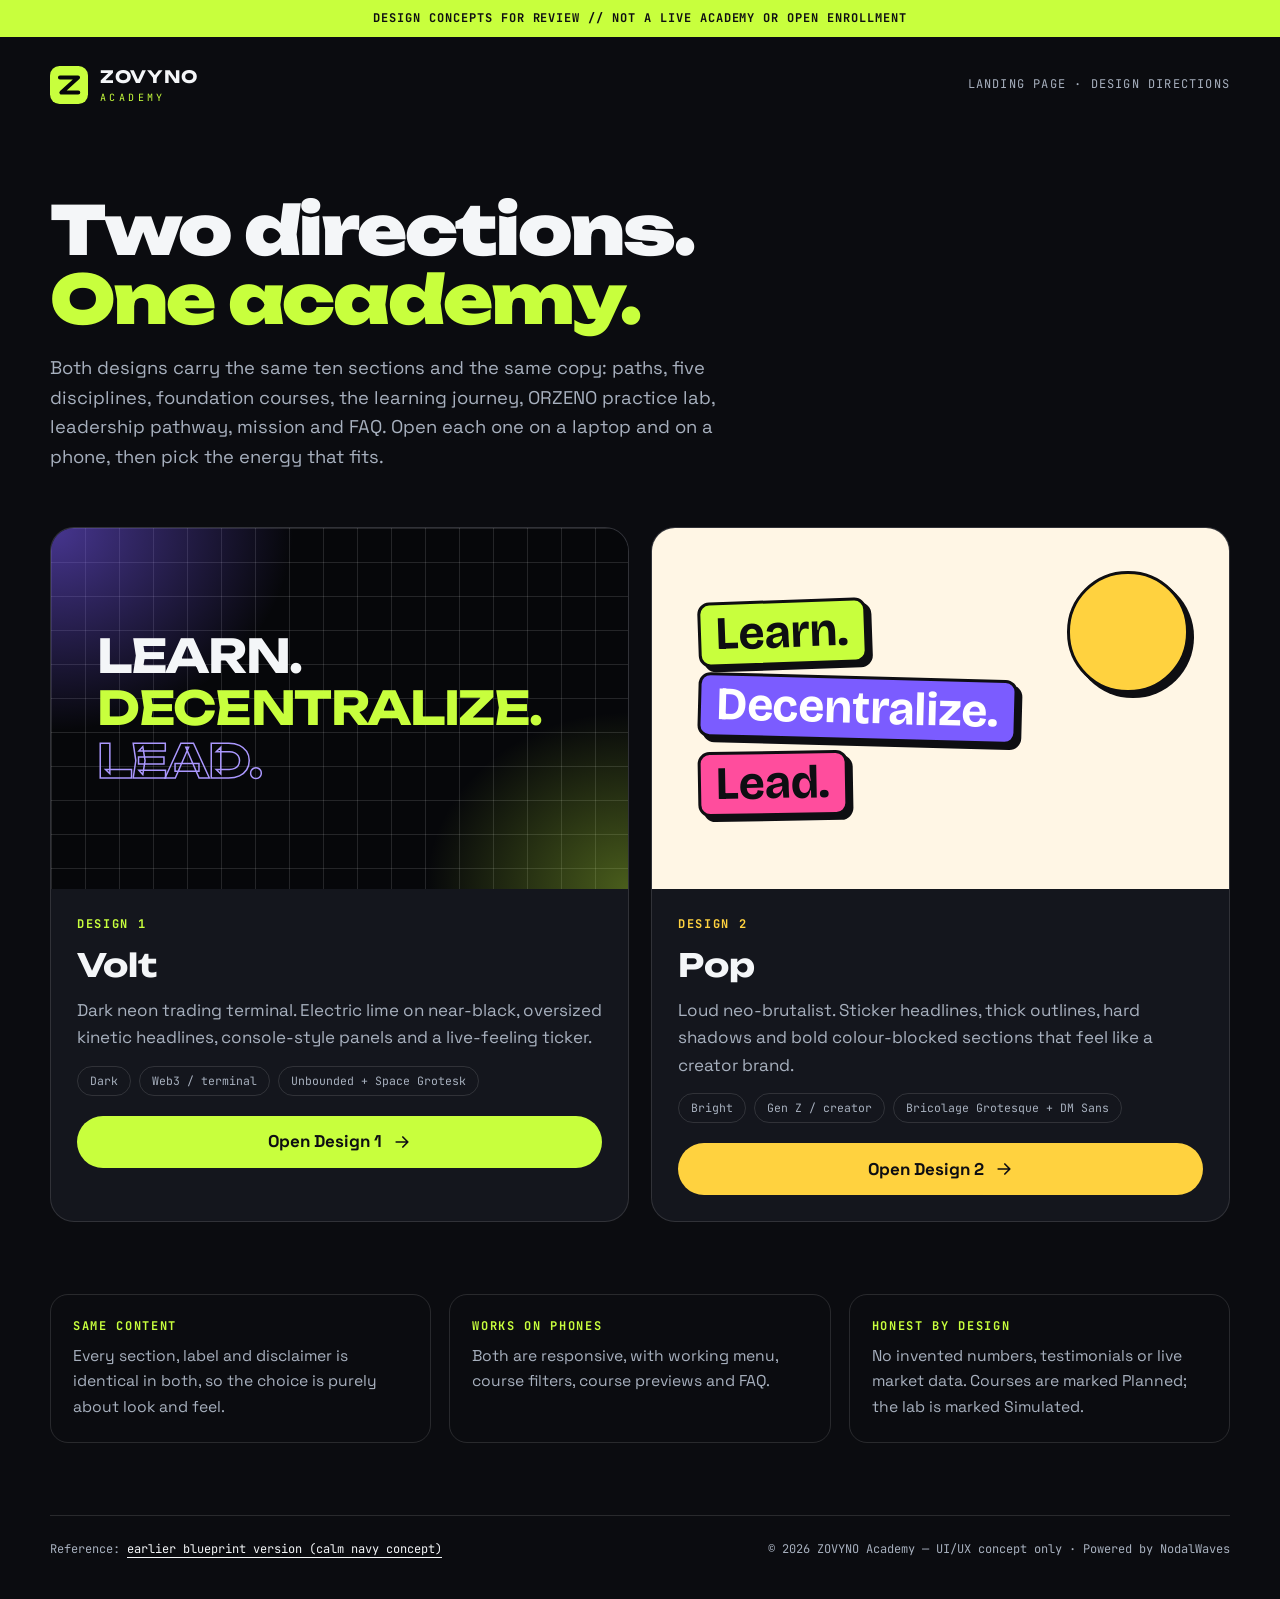
==== commit e13342df: "Add two redesign directions (Volt, Pop) and a chooser page - volt/: dark neon trading-terminal direc" ====
--- a/index.html
+++ b/index.html
@@ -3,654 +3,401 @@
   <head>
     <meta charset="utf-8" />
     <meta name="viewport" content="width=device-width, initial-scale=1" />
-    <title>ZOVYNO Academy — Learn. Decentralize. Lead.</title>
-    <meta
-      name="description"
-      content="ZOVYNO Academy design concept: practical learning in Web3, financial markets, trading systems, digital marketing and leadership. Not a live academy or open enrollment."
+    <title>ZOVYNO Academy — Design Directions</title>
+    <meta name="description" content="Two landing page design directions for ZOVYNO Academy. Design concepts for review — not a live academy." />
+    <meta name="robots" content="noindex, nofollow" />
+    <meta name="theme-color" content="#0b0c10" />
+    <link rel="icon" href="volt/favicon.svg" type="image/svg+xml" />
+    <link rel="preconnect" href="https://fonts.googleapis.com" />
+    <link rel="preconnect" href="https://fonts.gstatic.com" crossorigin />
+    <link
+      href="https://fonts.googleapis.com/css2?family=Bricolage+Grotesque:opsz,wght@12..96,800&family=JetBrains+Mono:wght@400;700&family=Space+Grotesk:wght@400;500;700&family=Unbounded:wght@700;900&display=swap"
+      rel="stylesheet"
     />
-    <meta name="robots" content="noindex, nofollow" />
-    <meta name="theme-color" content="#0d172b" />
-    <meta property="og:title" content="ZOVYNO Academy — Learn. Decentralize. Lead." />
-    <meta
-      property="og:description"
-      content="Design concept for a practice-first academy in Web3, markets, trading systems, marketing and leadership."
-    />
-    <meta property="og:type" content="website" />
-    <meta property="og:image" content="assets/img/og-cover.png" />
-    <link rel="icon" href="assets/img/favicon.svg" type="image/svg+xml" />
-    <link rel="apple-touch-icon" href="assets/img/apple-touch-icon.png" />
-    <link rel="preload" href="assets/fonts/inter-latin-var.woff2" as="font" type="font/woff2" crossorigin />
-    <link rel="stylesheet" href="assets/css/tokens.css" />
-    <link rel="stylesheet" href="assets/css/styles.css" />
-    <link rel="stylesheet" href="assets/css/review.css" />
-    <script>
-      document.documentElement.classList.add('js');
-    </script>
+    <style>
+      :root {
+        --bg: #0b0c10;
+        --surface: #14161d;
+        --line: rgb(255 255 255 / 0.12);
+        --text: #f4f6f8;
+        --muted: #a7b0be;
+        --lime: #c8ff3d;
+        --ink: #0e0e12;
+        --paper: #fff6e5;
+        --purple: #7b5cff;
+        --pink: #ff4d9d;
+        --sun: #ffd23f;
+        --mono: 'JetBrains Mono', ui-monospace, Consolas, monospace;
+        --ease: cubic-bezier(0.2, 0.8, 0.2, 1);
+      }
+      * {
+        box-sizing: border-box;
+      }
+      body {
+        margin: 0;
+        background: var(--bg);
+        color: var(--text);
+        font-family: 'Space Grotesk', system-ui, sans-serif;
+        font-size: 1.0625rem;
+        line-height: 1.6;
+        -webkit-font-smoothing: antialiased;
+      }
+      a {
+        color: inherit;
+        text-decoration: none;
+      }
+      h1,
+      h2,
+      p,
+      ul,
+      dl,
+      dd {
+        margin: 0;
+      }
+      ul {
+        padding: 0;
+        list-style: none;
+      }
+      :focus-visible {
+        outline: 2px solid var(--lime);
+        outline-offset: 4px;
+        border-radius: 8px;
+      }
+      .shell {
+        width: min(1180px, 100% - 40px);
+        margin-inline: auto;
+      }
+      .strip {
+        padding: 9px 20px;
+        background: var(--lime);
+        color: var(--ink);
+        font-family: var(--mono);
+        font-size: 0.75rem;
+        font-weight: 700;
+        letter-spacing: 0.08em;
+        text-align: center;
+        text-transform: uppercase;
+      }
+      header {
+        display: flex;
+        align-items: center;
+        justify-content: space-between;
+        gap: 16px;
+        flex-wrap: wrap;
+        padding-block: 26px;
+      }
+      .logo {
+        display: inline-flex;
+        align-items: center;
+        gap: 12px;
+        font-family: 'Unbounded', sans-serif;
+        font-weight: 700;
+        letter-spacing: 0.04em;
+      }
+      .logo img {
+        width: 38px;
+        height: 38px;
+      }
+      .logo small {
+        display: block;
+        font-family: var(--mono);
+        font-size: 0.625rem;
+        font-weight: 400;
+        letter-spacing: 0.34em;
+        color: var(--lime);
+      }
+      .meta {
+        font-family: var(--mono);
+        font-size: 0.75rem;
+        letter-spacing: 0.1em;
+        text-transform: uppercase;
+        color: var(--muted);
+      }
+      .intro {
+        padding: clamp(24px, 5vw, 64px) 0 clamp(32px, 5vw, 56px);
+        max-width: 820px;
+      }
+      h1 {
+        font-family: 'Unbounded', sans-serif;
+        font-weight: 900;
+        font-size: clamp(2rem, 6vw, 4.2rem);
+        line-height: 1.02;
+        letter-spacing: -0.03em;
+        text-wrap: balance;
+      }
+      h1 span {
+        color: var(--lime);
+      }
+      .intro p {
+        margin-top: 20px;
+        color: var(--muted);
+        font-size: 1.15rem;
+        max-width: 60ch;
+      }
+      .cards {
+        display: grid;
+        grid-template-columns: repeat(2, minmax(0, 1fr));
+        gap: 22px;
+      }
+      .card {
+        display: flex;
+        flex-direction: column;
+        border: 1px solid var(--line);
+        border-radius: 24px;
+        background: var(--surface);
+        overflow: hidden;
+        transition:
+          transform 320ms var(--ease),
+          border-color 220ms var(--ease),
+          box-shadow 320ms var(--ease);
+      }
+      .card:hover {
+        transform: translateY(-8px);
+        border-color: var(--c);
+        box-shadow: 0 34px 70px -34px var(--c);
+      }
+      .thumb {
+        position: relative;
+        display: grid;
+        align-content: center;
+        gap: 6px;
+        aspect-ratio: 16 / 10;
+        padding: 8%;
+        overflow: hidden;
+      }
+      .thumb--volt {
+        background:
+          radial-gradient(60% 80% at 0% 0%, rgb(124 92 255 / 0.55), transparent 70%),
+          radial-gradient(50% 70% at 100% 100%, rgb(200 255 61 / 0.35), transparent 70%),
+          linear-gradient(var(--line) 1px, transparent 1px) 0 0 / 34px 34px,
+          linear-gradient(90deg, var(--line) 1px, transparent 1px) 0 0 / 34px 34px,
+          #06070a;
+        font-family: 'Unbounded', sans-serif;
+        font-weight: 900;
+        font-size: clamp(1.3rem, 4vw, 2.9rem);
+        line-height: 1;
+        letter-spacing: -0.03em;
+        text-transform: uppercase;
+      }
+      .thumb--volt b:nth-child(2) {
+        color: var(--lime);
+      }
+      .thumb--volt b:nth-child(3) {
+        color: transparent;
+        -webkit-text-stroke: 1.5px #ab98ff;
+      }
+      .thumb--pop {
+        background: var(--paper);
+        justify-items: start;
+        gap: 10px;
+        font-family: 'Bricolage Grotesque', sans-serif;
+        font-weight: 800;
+        font-size: clamp(1.3rem, 4vw, 2.9rem);
+        line-height: 1;
+        color: var(--ink);
+      }
+      .thumb--pop b {
+        padding: 0.12em 0.32em 0.16em;
+        border: 3px solid var(--ink);
+        border-radius: 12px;
+        box-shadow: 5px 5px 0 var(--ink);
+      }
+      .thumb--pop b:nth-child(1) {
+        background: var(--lime);
+        transform: rotate(-2deg);
+      }
+      .thumb--pop b:nth-child(2) {
+        background: var(--purple);
+        color: #fff;
+        transform: rotate(1.5deg);
+      }
+      .thumb--pop b:nth-child(3) {
+        background: var(--pink);
+        transform: rotate(-1deg);
+      }
+      .thumb--pop i {
+        position: absolute;
+        right: 7%;
+        top: 12%;
+        width: 21%;
+        aspect-ratio: 1;
+        border: 3px solid var(--ink);
+        border-radius: 50%;
+        background: var(--sun);
+        box-shadow: 5px 5px 0 var(--ink);
+      }
+      .body {
+        display: grid;
+        gap: 14px;
+        padding: 26px;
+        flex: 1;
+        align-content: start;
+      }
+      .num {
+        font-family: var(--mono);
+        font-size: 0.75rem;
+        font-weight: 700;
+        letter-spacing: 0.14em;
+        text-transform: uppercase;
+        color: var(--c);
+      }
+      h2 {
+        font-family: 'Unbounded', sans-serif;
+        font-size: clamp(1.4rem, 2.6vw, 2rem);
+        line-height: 1.1;
+      }
+      .body p {
+        color: var(--muted);
+      }
+      .chips {
+        display: flex;
+        flex-wrap: wrap;
+        gap: 8px;
+      }
+      .chips li {
+        padding: 5px 12px;
+        border: 1px solid var(--line);
+        border-radius: 999px;
+        font-family: var(--mono);
+        font-size: 0.72rem;
+        color: var(--muted);
+      }
+      .open {
+        display: inline-flex;
+        align-items: center;
+        justify-content: center;
+        gap: 10px;
+        min-height: 52px;
+        margin-top: 6px;
+        padding: 0 24px;
+        border-radius: 999px;
+        background: var(--c);
+        color: var(--ink);
+        font-weight: 700;
+      }
+      .open svg {
+        width: 20px;
+        height: 20px;
+        fill: none;
+        stroke: currentColor;
+        stroke-width: 2;
+        stroke-linecap: round;
+        stroke-linejoin: round;
+        transition: transform 220ms var(--ease);
+      }
+      .card:hover .open svg {
+        transform: translateX(5px);
+      }
+      .notes {
+        display: grid;
+        grid-template-columns: repeat(3, minmax(0, 1fr));
+        gap: 18px;
+        margin-top: clamp(40px, 6vw, 72px);
+      }
+      .note {
+        padding: 22px;
+        border: 1px solid var(--line);
+        border-radius: 18px;
+      }
+      .note h3 {
+        margin: 0 0 8px;
+        font-family: var(--mono);
+        font-size: 0.75rem;
+        letter-spacing: 0.14em;
+        text-transform: uppercase;
+        color: var(--lime);
+      }
+      .note p {
+        color: var(--muted);
+        font-size: 0.98rem;
+      }
+      footer {
+        display: flex;
+        justify-content: space-between;
+        gap: 12px 32px;
+        flex-wrap: wrap;
+        margin-top: clamp(40px, 6vw, 72px);
+        padding-block: 24px 40px;
+        border-top: 1px solid var(--line);
+        font-family: var(--mono);
+        font-size: 0.75rem;
+        color: var(--muted);
+      }
+      footer a {
+        color: var(--text);
+        text-decoration: underline;
+        text-underline-offset: 4px;
+      }
+      footer a:hover {
+        color: var(--lime);
+      }
+      @media (max-width: 820px) {
+        .cards,
+        .notes {
+          grid-template-columns: minmax(0, 1fr);
+        }
+      }
+      @media (prefers-reduced-motion: reduce) {
+        * {
+          transition: none !important;
+        }
+      }
+    </style>
   </head>
-
-  <body id="top">
-    <!-- Icon sprite -->
-    <svg class="sprite" aria-hidden="true" focusable="false">
-      <symbol id="i-arrow" viewBox="0 0 24 24"><path d="M5 12h14M13 6l6 6-6 6" /></symbol>
-      <symbol id="i-arrow-ur" viewBox="0 0 24 24"><path d="M7 17 17 7M8 7h9v9" /></symbol>
-      <symbol id="i-shield" viewBox="0 0 24 24"><path d="M12 3l7 3v6c0 4.4-3 7.6-7 9-4-1.4-7-4.6-7-9V6l7-3z" /><path d="M9 12l2 2 4-4" /></symbol>
-      <symbol id="i-network" viewBox="0 0 24 24"><circle cx="12" cy="5" r="2.2" /><circle cx="5" cy="18" r="2.2" /><circle cx="19" cy="18" r="2.2" /><path d="M12 7.2v4.3M12 11.5l-5.4 5M12 11.5l5.4 5" /></symbol>
-      <symbol id="i-market" viewBox="0 0 24 24"><path d="M4 20h16M5 15l4.5-4.5 3 3L18 8M14.5 8H18v3.5" /></symbol>
-      <symbol id="i-bot" viewBox="0 0 24 24"><rect x="4" y="8" width="16" height="11" rx="3" /><path d="M12 8V4.6M9 13v2M15 13v2M2 12.5v3M22 12.5v3" /><circle cx="12" cy="3.4" r="1.1" /></symbol>
-      <symbol id="i-megaphone" viewBox="0 0 24 24"><path d="M4 10v4a1 1 0 0 0 1 1h2l5 4V5L7 9H5a1 1 0 0 0-1 1z" /><path d="M16 9a4 4 0 0 1 0 6M18.6 6.4a7.6 7.6 0 0 1 0 11.2" /></symbol>
-      <symbol id="i-lead" viewBox="0 0 24 24"><circle cx="9" cy="7.5" r="3.5" /><path d="M2.5 20a6.5 6.5 0 0 1 13 0M16 4.3a3.5 3.5 0 0 1 0 6.4M18 14.2a6.5 6.5 0 0 1 3.5 5.8" /></symbol>
-      <symbol id="i-check" viewBox="0 0 24 24"><path d="M5 12.5l4.5 4.5L19 7.5" /></symbol>
-      <symbol id="i-close" viewBox="0 0 24 24"><path d="M6 6l12 12M18 6 6 18" /></symbol>
-      <symbol id="i-plus" viewBox="0 0 24 24"><path d="M12 5v14M5 12h14" /></symbol>
-      <symbol id="i-book" viewBox="0 0 24 24"><path d="M5 4h11a3 3 0 0 1 3 3v13H8a3 3 0 0 1-3-3V4z" /><path d="M5 17a3 3 0 0 1 3-3h11" /></symbol>
-      <symbol id="i-globe" viewBox="0 0 24 24"><circle cx="12" cy="12" r="9" /><path d="M3 12h18M12 3c3 3.2 3 14.8 0 18M12 3c-3 3.2-3 14.8 0 18" /></symbol>
-      <symbol id="i-layers" viewBox="0 0 24 24"><path d="M12 3 3 8l9 5 9-5-9-5zM3 13l9 5 9-5" /></symbol>
-      <symbol id="i-menu" viewBox="0 0 24 24"><path d="M4 7h16M4 12h16M4 17h16" /></symbol>
-      <symbol id="i-mark" viewBox="0 0 32 32"><path d="M6.4 8.2h19.2L8 23.8h18.2" /></symbol>
-    </svg>
-
-    <a class="skip" href="#main">Skip to content</a>
-
-    <p class="concept-strip" role="note">
-      Design concept <span aria-hidden="true">·</span> Not a live academy<span class="strip-extra"> or open enrollment</span>
-    </p>
-
-    <!-- 01 · Header -->
-    <header class="site-header" id="site-header" data-surface="dark">
-      <div class="shell header-inner">
-        <a class="logo" href="#top" aria-label="ZOVYNO Academy — back to top">
-          <span class="logo-mark" aria-hidden="true">
-            <svg viewBox="0 0 32 32"><use href="#i-mark" /><circle cx="26.4" cy="8.2" r="3" /></svg>
-          </span>
-          <span class="logo-word"><strong>ZOVYNO</strong><small>ACADEMY</small></span>
-        </a>
-
-        <nav class="site-nav" aria-label="Primary">
-          <a href="#paths">Learning Paths</a>
-          <a href="#pillars">Disciplines</a>
-          <a href="#courses">Courses</a>
-          <a href="#labs">Practice Labs</a>
-          <a href="#leadership">Leadership</a>
-          <a href="#mission">Our Mission</a>
-        </nav>
-
-        <a class="btn btn--primary btn--sm header-cta" href="#courses">
-          Explore Free Learning <svg class="i"><use href="#i-arrow" /></svg>
-        </a>
-
-        <button class="menu-toggle" id="menu-toggle" type="button" aria-expanded="false" aria-controls="mobile-panel" aria-label="Open menu">
-          <svg class="i i--open"><use href="#i-menu" /></svg>
-          <svg class="i i--close"><use href="#i-close" /></svg>
-        </button>
-      </div>
-
-      <div class="mobile-panel" id="mobile-panel" hidden>
-        <nav aria-label="Mobile">
-          <a href="#paths">Learning Paths</a>
-          <a href="#pillars">Disciplines</a>
-          <a href="#courses">Courses</a>
-          <a href="#labs">Practice Labs</a>
-          <a href="#leadership">Leadership</a>
-          <a href="#mission">Our Mission</a>
-        </nav>
-        <a class="btn btn--primary" href="#courses">Explore Free Learning <svg class="i"><use href="#i-arrow" /></svg></a>
-      </div>
-    </header>
-
-    <main id="main">
-      <!-- 01 · Hero -->
-      <section
-        class="hero"
-        aria-labelledby="hero-title"
-        data-surface="dark"
-        data-guide="Hero &amp; Navigation"
-        data-guide-outcome="Understand the academy, the value promise and two clear entry choices."
-      >
-        <div class="hero-glow" aria-hidden="true"></div>
-        <div class="shell hero-inner">
-          <div class="hero-copy">
-            <p class="overline overline--rule">The decentralized learning generation</p>
-            <h1 id="hero-title">
-              <span>Learn.</span>
-              <span class="is-amber">Decentralize.</span>
-              <span class="is-mint">Lead.</span>
-            </h1>
-            <p class="hero-body">
-              Build real skills in Web3, financial markets, trading systems, digital marketing and leadership — with
-              learning designed for practice, not hype.
-            </p>
-            <div class="hero-actions">
-              <a class="btn btn--primary" href="#courses">Explore Free Learning <svg class="i"><use href="#i-arrow" /></svg></a>
-              <a class="btn btn--ghost" href="#paths">Discover Your Path</a>
+  <body>
+    <p class="strip" role="note">Design concepts for review // Not a live academy or open enrollment</p>
+
+    <div class="shell">
+      <header>
+        <span class="logo"><img src="volt/favicon.svg" alt="" /><span>ZOVYNO<small>ACADEMY</small></span></span>
+        <span class="meta">Landing page · Design directions</span>
+      </header>
+
+      <main>
+        <section class="intro">
+          <h1>Two directions. <span>One academy.</span></h1>
+          <p>
+            Both designs carry the same ten sections and the same copy: paths, five disciplines, foundation courses, the
+            learning journey, ORZENO practice lab, leadership pathway, mission and FAQ. Open each one on a laptop and on
+            a phone, then pick the energy that fits.
+          </p>
+        </section>
+
+        <div class="cards">
+          <a class="card" href="volt/" style="--c: var(--lime)">
+            <div class="thumb thumb--volt" aria-hidden="true"><b>Learn.</b><b>Decentralize.</b><b>Lead.</b></div>
+            <div class="body">
+              <span class="num">Design 1</span>
+              <h2>Volt</h2>
+              <p>Dark neon trading terminal. Electric lime on near-black, oversized kinetic headlines, console-style panels and a live-feeling ticker.</p>
+              <ul class="chips"><li>Dark</li><li>Web3 / terminal</li><li>Unbounded + Space Grotesk</li></ul>
+              <span class="open">Open Design 1 <svg viewBox="0 0 24 24"><path d="M5 12h14M13 6l6 6-6 6" /></svg></span>
             </div>
-            <p class="hero-note">
-              <svg class="i"><use href="#i-shield" /></svg>
-              Start with knowledge. No wallet, token purchase or trading deposit required.
-            </p>
-          </div>
-
-          <div class="orbit">
-            <div class="orbit-art" aria-hidden="true">
-              <svg class="orbit-svg" viewBox="0 0 560 560" fill="none">
-                <circle class="ring ring--1" cx="280" cy="280" r="262" />
-                <circle class="ring ring--2" cx="280" cy="280" r="198" />
-                <circle class="ring ring--3" cx="280" cy="280" r="128" />
-                <g class="net">
-                  <path d="M280 280 112 112M280 280 468 166M280 280 62 290M280 280 482 386M280 280 204 482" />
-                  <path class="net-dash" d="M112 112 468 166 482 386 204 482 62 290Z" />
-                </g>
-                <g class="net-dots">
-                  <circle class="dot-mint" cx="112" cy="112" r="5" />
-                  <circle class="dot-mint" cx="468" cy="166" r="5" />
-                  <circle class="dot-mint" cx="62" cy="290" r="5" />
-                  <circle class="dot-amber" cx="482" cy="386" r="5" />
-                  <circle class="dot-amber" cx="204" cy="482" r="5" />
-                </g>
-                <g class="comet"><circle cx="280" cy="18" r="5" /></g>
-              </svg>
-              <div class="orbit-core">
-                <svg viewBox="0 0 32 32"><use href="#i-mark" /><circle cx="26.4" cy="8.2" r="3" /></svg>
-              </div>
+          </a>
+
+          <a class="card" href="pop/" style="--c: var(--sun)">
+            <div class="thumb thumb--pop" aria-hidden="true"><b>Learn.</b><b>Decentralize.</b><b>Lead.</b><i></i></div>
+            <div class="body">
+              <span class="num">Design 2</span>
+              <h2>Pop</h2>
+              <p>Loud neo-brutalist. Sticker headlines, thick outlines, hard shadows and bold colour-blocked sections that feel like a creator brand.</p>
+              <ul class="chips"><li>Bright</li><li>Gen Z / creator</li><li>Bricolage Grotesque + DM Sans</li></ul>
+              <span class="open">Open Design 2 <svg viewBox="0 0 24 24"><path d="M5 12h14M13 6l6 6-6 6" /></svg></span>
             </div>
-
-            <ul class="orbit-nodes" aria-label="The five disciplines">
-              <li><a class="node node--1" href="#pillar-web3"><span class="dot"></span><span><b>Web3</b><small>Decentralization</small></span></a></li>
-              <li><a class="node node--2" href="#pillar-trading"><span class="dot"></span><span><b>Financial Markets</b><small>Forex &amp; Spot</small></span></a></li>
-              <li><a class="node node--3" href="#pillar-automation"><span class="dot"></span><span><b>Trading Systems</b><small>Bot / Copy / AI-assisted</small></span></a></li>
-              <li><a class="node node--4" href="#pillar-leadership"><span class="dot dot--amber"></span><span><b>Leadership</b><small>Build communities</small></span></a></li>
-              <li><a class="node node--5" href="#pillar-marketing"><span class="dot dot--amber"></span><span><b>Digital Marketing</b><small>Real-world growth</small></span></a></li>
-            </ul>
-            <p class="orbit-caption">Connected knowledge. Human leadership.</p>
-          </div>
+          </a>
         </div>
 
-        <div class="hero-band">
-          <div class="shell">
-            <span><b>01</b> Web3 &amp; Decentralization</span>
-            <span><b>02</b> Trading Systems</span>
-            <span><b>03</b> Future Leadership</span>
-          </div>
+        <div class="notes">
+          <div class="note"><h3>Same content</h3><p>Every section, label and disclaimer is identical in both, so the choice is purely about look and feel.</p></div>
+          <div class="note"><h3>Works on phones</h3><p>Both are responsive, with working menu, course filters, course previews and FAQ.</p></div>
+          <div class="note"><h3>Honest by design</h3><p>No invented numbers, testimonials or live market data. Courses are marked Planned; the lab is marked Simulated.</p></div>
         </div>
-      </section>
-
-      <!-- 02 · Paths -->
-      <section
-        class="section section--soft"
-        id="paths"
-        aria-labelledby="paths-title"
-        data-guide="Choose Your Starting Point"
-        data-guide-outcome="Pick Web3, Trading or Marketing &amp; Leadership without being overwhelmed."
-      >
-        <div class="shell">
-          <div class="section-head">
-            <div>
-              <p class="overline">Choose your starting point</p>
-              <h2 id="paths-title">Everyone starts<br />somewhere.</h2>
-            </div>
-            <p class="lead">
-              Whether you're exploring decentralized technology, trading systems or community growth, start with a clear
-              path — no complicated onboarding.
-            </p>
-          </div>
-
-          <div class="path-grid">
-            <a class="path-card" href="#courses" data-path-filter="web3">
-              <span class="path-top"><span class="tile"><svg class="i"><use href="#i-network" /></svg></span><span class="path-num">Path / 01</span></span>
-              <h3>Explore<br />Decentralization.</h3>
-              <p>Understand blockchain networks, digital ownership and why decentralization matters.</p>
-              <span class="text-link">View foundation path <svg class="i"><use href="#i-arrow" /></svg></span>
-            </a>
-            <a class="path-card" href="#courses" data-path-filter="trading">
-              <span class="path-top"><span class="tile"><svg class="i"><use href="#i-market" /></svg></span><span class="path-num">Path / 02</span></span>
-              <h3>Build<br />Trading Skills.</h3>
-              <p>Learn financial markets, risk management and responsible automation.</p>
-              <span class="text-link">Explore trading path <svg class="i"><use href="#i-arrow" /></svg></span>
-            </a>
-            <a class="path-card path-card--amber" href="#courses" data-path-filter="leadership">
-              <span class="path-top"><span class="tile"><svg class="i"><use href="#i-lead" /></svg></span><span class="path-num">Path / 03</span></span>
-              <h3>Grow as a<br />Leader.</h3>
-              <p>Practice digital marketing, communication, mentoring and community leadership.</p>
-              <span class="text-link">See leadership path <svg class="i"><use href="#i-arrow" /></svg></span>
-            </a>
-          </div>
-
-          <p class="fine-print">
-            Learning paths shown are part of the proposed academy experience. Availability is clearly labeled in the course
-            directory.
-          </p>
-        </div>
-      </section>
-
-      <!-- 03 · Pillars -->
-      <section
-        class="section"
-        id="pillars"
-        aria-labelledby="pillars-title"
-        data-guide="Five Disciplines"
-        data-guide-outcome="See the exact educational scope and the decentralization-first approach."
-      >
-        <div class="shell">
-          <div class="section-head">
-            <div>
-              <p class="overline">A focused curriculum</p>
-              <h2 id="pillars-title">Five disciplines.<br />One bigger purpose.</h2>
-            </div>
-            <p class="lead">
-              Built around meaningful skills that connect technical understanding, financial judgment, responsible growth
-              and future leadership.
-            </p>
-          </div>
-
-          <ul class="pillar-grid">
-            <li class="pillar pillar--wide" id="pillar-web3">
-              <div class="pillar-head"><span class="tile"><svg class="i"><use href="#i-network" /></svg></span><span class="pillar-num">01</span></div>
-              <h3>Web3 &amp; Decentralization</h3>
-              <p>Blockchain, networks, wallets, DeFi and digital ownership.</p>
-              <ul class="tags"><li>Networks</li><li>Wallet safety</li><li>DeFi</li><li>Digital ownership</li></ul>
-            </li>
-            <li class="pillar pillar--wide" id="pillar-trading">
-              <div class="pillar-head"><span class="tile"><svg class="i"><use href="#i-market" /></svg></span><span class="pillar-num">02</span></div>
-              <h3>Trading &amp; Financial Markets</h3>
-              <p>Forex, Spot, market structure, risk and strategy basics.</p>
-              <ul class="tags"><li>Forex</li><li>Spot</li><li>Market structure</li><li>Risk first</li></ul>
-            </li>
-            <li class="pillar" id="pillar-automation">
-              <div class="pillar-head"><span class="tile"><svg class="i"><use href="#i-bot" /></svg></span><span class="pillar-num">03</span></div>
-              <h3>Bot, Copy &amp; AI Trading</h3>
-              <p>Learn to use, test and assess trading automation features — product literacy, not general AI.</p>
-            </li>
-            <li class="pillar" id="pillar-marketing">
-              <div class="pillar-head"><span class="tile"><svg class="i"><use href="#i-megaphone" /></svg></span><span class="pillar-num">04</span></div>
-              <h3>Digital Marketing &amp; Growth</h3>
-              <p>Campaigns, content, ethical promotion and community skills.</p>
-            </li>
-            <li class="pillar pillar--amber" id="pillar-leadership">
-              <div class="pillar-head"><span class="tile"><svg class="i"><use href="#i-lead" /></svg></span><span class="pillar-num">05</span></div>
-              <h3>Leadership &amp; Communication</h3>
-              <p>Mentoring, presenting, facilitating and building trust.</p>
-            </li>
-          </ul>
-        </div>
-      </section>
-
-      <!-- 04 · Courses -->
-      <section
-        class="section section--soft"
-        id="courses"
-        aria-labelledby="courses-title"
-        data-guide="Foundation Courses"
-        data-guide-outcome="Preview authentic planned courses with correct availability labels."
-      >
-        <div class="shell">
-          <div class="section-head">
-            <div>
-              <p class="overline">Foundation learning / proposed launch</p>
-              <h2 id="courses-title">Start with the<br />right foundations.</h2>
-            </div>
-            <p class="lead">
-              A preview of the planned foundation catalog. No false enrollment or course availability claims — each
-              program is marked with its current concept status.
-            </p>
-          </div>
-
-          <div class="chip-row" role="group" aria-label="Filter foundation courses">
-            <button class="chip" type="button" data-filter="all" aria-pressed="true">All foundations</button>
-            <button class="chip" type="button" data-filter="web3" aria-pressed="false">Web3</button>
-            <button class="chip" type="button" data-filter="trading" aria-pressed="false">Trading</button>
-            <button class="chip" type="button" data-filter="marketing" aria-pressed="false">Marketing</button>
-            <button class="chip" type="button" data-filter="leadership" aria-pressed="false">Leadership</button>
-          </div>
-
-          <div class="course-grid">
-            <article class="course" data-category="web3">
-              <div class="course-art course-art--1"><span class="course-num" aria-hidden="true">01</span><svg class="i"><use href="#i-network" /></svg><span class="status">Planned</span></div>
-              <div class="course-body">
-                <p class="course-meta">Foundation · Web3</p>
-                <h3>Web3 &amp; Decentralization Foundations</h3>
-                <p>Networks, ownership, wallet safety and decentralized systems.</p>
-                <div class="course-foot"><span class="course-free">Free · Planned</span><button class="text-link" type="button" data-dialog="dialog-web3" aria-haspopup="dialog">Course overview <svg class="i"><use href="#i-arrow-ur" /></svg></button></div>
-              </div>
-            </article>
-
-            <article class="course" data-category="trading">
-              <div class="course-art course-art--2"><span class="course-num" aria-hidden="true">02</span><svg class="i"><use href="#i-market" /></svg><span class="status">Planned</span></div>
-              <div class="course-body">
-                <p class="course-meta">Foundation · Markets</p>
-                <h3>Financial Markets &amp; Trading Risk</h3>
-                <p>Spot and Forex fundamentals with real-world risk awareness.</p>
-                <div class="course-foot"><span class="course-free">Free · Planned</span><button class="text-link" type="button" data-dialog="dialog-trading" aria-haspopup="dialog">Course overview <svg class="i"><use href="#i-arrow-ur" /></svg></button></div>
-              </div>
-            </article>
-
-            <article class="course" data-category="trading">
-              <div class="course-art course-art--3"><span class="course-num" aria-hidden="true">03</span><svg class="i"><use href="#i-bot" /></svg><span class="status">Planned</span></div>
-              <div class="course-body">
-                <p class="course-meta">Foundation · Automation / AI</p>
-                <h3>Automation, Copy &amp; AI Trading Literacy</h3>
-                <p>How bots, copy trading and AI-assisted tools work — and where the risk sits.</p>
-                <div class="course-foot"><span class="course-free">Free · Planned</span><button class="text-link" type="button" data-dialog="dialog-automation" aria-haspopup="dialog">Course overview <svg class="i"><use href="#i-arrow-ur" /></svg></button></div>
-              </div>
-            </article>
-
-            <article class="course" data-category="marketing">
-              <div class="course-art course-art--4"><span class="course-num" aria-hidden="true">04</span><svg class="i"><use href="#i-megaphone" /></svg><span class="status">Planned</span></div>
-              <div class="course-body">
-                <p class="course-meta">Foundation · Marketing</p>
-                <h3>Digital Marketing &amp; Community Growth</h3>
-                <p>Content, communication and ethical community-building skills.</p>
-                <div class="course-foot"><span class="course-free">Free · Planned</span><button class="text-link" type="button" data-dialog="dialog-marketing" aria-haspopup="dialog">Course overview <svg class="i"><use href="#i-arrow-ur" /></svg></button></div>
-              </div>
-            </article>
-
-            <article class="course" data-category="leadership">
-              <div class="course-art course-art--5"><span class="course-num" aria-hidden="true">05</span><svg class="i"><use href="#i-lead" /></svg><span class="status">Planned</span></div>
-              <div class="course-body">
-                <p class="course-meta">Foundation · Leadership</p>
-                <h3>Leadership &amp; Communication Essentials</h3>
-                <p>Presenting, mentoring, group facilitation and accountability.</p>
-                <div class="course-foot"><span class="course-free">Free · Planned</span><button class="text-link" type="button" data-dialog="dialog-leadership" aria-haspopup="dialog">Course overview <svg class="i"><use href="#i-arrow-ur" /></svg></button></div>
-              </div>
-            </article>
-
-            <aside class="course course--note" data-category="all">
-              <svg class="i"><use href="#i-shield" /></svg>
-              <h3>What "planned" means</h3>
-              <p>
-                These are proposed courses. Nothing here is open for enrollment, and no status changes to live until the
-                Academy team has verified it.
-              </p>
-            </aside>
-          </div>
-
-          <p class="course-count" id="course-count" role="status" aria-live="polite">Showing all 5 planned foundation courses.</p>
-        </div>
-
-        <dialog class="course-dialog" id="dialog-web3" aria-labelledby="dt-web3">
-          <button class="dialog-close" type="button" data-close aria-label="Close course preview"><svg class="i"><use href="#i-close" /></svg></button>
-          <p class="overline">Foundation course preview</p>
-          <h2 id="dt-web3">Web3 &amp; Decentralization Foundations</h2>
-          <p>A beginner-friendly foundation in digital ownership, decentralization and network trust — built to explain how the technology works before anyone is asked to participate in it.</p>
-          <h3>Proposed modules</h3>
-          <ol class="module-list"><li>How blockchains and networks differ</li><li>Wallet safety and self-custody basics</li><li>DeFi, DEX and decentralization tradeoffs</li><li>Scenario-based risk and safety assessment</li></ol>
-          <div class="dialog-foot"><span class="course-free">Free · Planned, not open</span><button class="btn btn--primary btn--sm" type="button" data-close>Back to catalog</button></div>
-        </dialog>
-
-        <dialog class="course-dialog" id="dialog-trading" aria-labelledby="dt-trading">
-          <button class="dialog-close" type="button" data-close aria-label="Close course preview"><svg class="i"><use href="#i-close" /></svg></button>
-          <p class="overline">Foundation course preview</p>
-          <h2 id="dt-trading">Financial Markets &amp; Trading Risk</h2>
-          <p>Market literacy and risk-first thinking before any strategy, automation or live trading. Designed to make losses and limitations visible, not to promise returns.</p>
-          <h3>Proposed modules</h3>
-          <ol class="module-list"><li>Spot vs. Forex market basics</li><li>Order types and slippage explained</li><li>Position sizing and risk boundaries</li><li>Practice-only market scenarios</li></ol>
-          <div class="dialog-foot"><span class="course-free">Free · Planned, not open</span><button class="btn btn--primary btn--sm" type="button" data-close>Back to catalog</button></div>
-        </dialog>
-
-        <dialog class="course-dialog" id="dialog-automation" aria-labelledby="dt-automation">
-          <button class="dialog-close" type="button" data-close aria-label="Close course preview"><svg class="i"><use href="#i-close" /></svg></button>
-          <p class="overline">Foundation course preview</p>
-          <h2 id="dt-automation">Automation, Copy &amp; AI Trading Literacy</h2>
-          <p>Product literacy for automated and AI-assisted trading features: what the tools actually do, how to test them, and why automation does not remove market risk. This is not a general AI course.</p>
-          <h3>Proposed modules</h3>
-          <ol class="module-list"><li>What bots, copy trading and AI-assisted tools can and cannot do</li><li>Testing a strategy in a simulated environment</li><li>Explaining automation limits and failure modes</li><li>Risk review and responsible-use checklist</li></ol>
-          <div class="dialog-foot"><span class="course-free">Free · Planned, not open</span><button class="btn btn--primary btn--sm" type="button" data-close>Back to catalog</button></div>
-        </dialog>
-
-        <dialog class="course-dialog" id="dialog-marketing" aria-labelledby="dt-marketing">
-          <button class="dialog-close" type="button" data-close aria-label="Close course preview"><svg class="i"><use href="#i-close" /></svg></button>
-          <p class="overline">Foundation course preview</p>
-          <h2 id="dt-marketing">Digital Marketing &amp; Community Growth</h2>
-          <p>Skills for responsible digital communication and sustainable community building, including how to spot hype-driven promotion and avoid it.</p>
-          <h3>Proposed modules</h3>
-          <ol class="module-list"><li>Audience research and ethical positioning</li><li>Content planning and campaign essentials</li><li>Community communication workflows</li><li>Marketing project with reflection</li></ol>
-          <div class="dialog-foot"><span class="course-free">Free · Planned, not open</span><button class="btn btn--primary btn--sm" type="button" data-close>Back to catalog</button></div>
-        </dialog>
-
-        <dialog class="course-dialog" id="dialog-leadership" aria-labelledby="dt-leadership">
-          <button class="dialog-close" type="button" data-close aria-label="Close course preview"><svg class="i"><use href="#i-close" /></svg></button>
-          <p class="overline">Foundation course preview</p>
-          <h2 id="dt-leadership">Leadership &amp; Communication Essentials</h2>
-          <p>Build facilitation, speaking and mentoring capabilities with demonstrated practice — leadership as a learned responsibility rather than a purchased rank.</p>
-          <h3>Proposed modules</h3>
-          <ol class="module-list"><li>Presenting concepts with clarity</li><li>Listening and mentoring fundamentals</li><li>Leading a responsible learning session</li><li>Ethical conduct and reflective assessment</li></ol>
-          <div class="dialog-foot"><span class="course-free">Free · Planned, not open</span><button class="btn btn--primary btn--sm" type="button" data-close>Back to catalog</button></div>
-        </dialog>
-      </section>
-
-      <!-- 05 · Journey -->
-      <section
-        class="section section--dark journey"
-        id="journey"
-        aria-labelledby="journey-title"
-        data-surface="dark"
-        data-guide="Learn → Practice → Validate → Lead"
-        data-guide-outcome="Understand the skills-to-leadership journey."
-      >
-        <div class="shell">
-          <div class="section-head">
-            <div>
-              <p class="overline overline--amber">The ZOVYNO learning journey</p>
-              <h2 id="journey-title">From curiosity<br />to real capability.</h2>
-            </div>
-            <p class="lead">
-              Designed to measure learning and good judgment, not trading profits, token ownership or recruitment activity.
-            </p>
-          </div>
-
-          <ol class="steps">
-            <li class="step"><span class="step-tag">01 / Foundation</span><h3>Learn.</h3><p>Build a solid understanding of Web3, markets, digital skills and leadership principles.</p></li>
-            <li class="step"><span class="step-tag">02 / Practice</span><h3>Practice.</h3><p>Apply ideas through simulations, workshops and guided exercises.</p></li>
-            <li class="step"><span class="step-tag">03 / Assess</span><h3>Validate.</h3><p>Demonstrate skill through meaningful projects and competency checks.</p></li>
-            <li class="step step--lead"><span class="step-tag">04 / Lead</span><h3>Lead.</h3><p>Develop the ability to mentor learners and serve communities responsibly.</p></li>
-          </ol>
-        </div>
-      </section>
-
-      <!-- 06 · Labs -->
-      <section
-        class="section"
-        id="labs"
-        aria-labelledby="labs-title"
-        data-guide="ORZENO Practice Lab"
-        data-guide-outcome="Learn about safe, simulated product-education opportunities."
-      >
-        <div class="shell split">
-          <div class="split-copy">
-            <p class="overline">Applied learning / future ORZENO labs</p>
-            <h2 id="labs-title">Understand the tool.<br />Respect the risk.</h2>
-            <p class="lead">
-              Explore how trading concepts connect to proposed ORZENO educational labs for Spot, Forex, Copy, Bot and
-              AI-assisted trading. Practice environments are simulated and will be added only when verified.
-            </p>
-            <ul class="ticks">
-              <li><svg class="i"><use href="#i-check" /></svg>Demo-first learning with virtual capital</li>
-              <li><svg class="i"><use href="#i-check" /></svg>Strategy configuration and explainable risk</li>
-              <li><svg class="i"><use href="#i-check" /></svg>AI trading product literacy — not general AI courses</li>
-            </ul>
-            <a class="btn btn--outline" href="#faq">How the practice labs work <svg class="i"><use href="#i-arrow" /></svg></a>
-          </div>
-
-          <figure class="lab" data-surface="dark">
-            <div class="lab-bar"><span class="lab-dots" aria-hidden="true"><i></i><i></i><i></i></span><strong>ORZENO / Education Lab</strong><span>Visual concept</span></div>
-            <div class="lab-window">
-              <div class="lab-top"><span>Market Understanding &amp; Risk Practice</span><span class="status status--amber">Simulated · Not live</span></div>
-              <div class="lab-panel">
-                <svg class="lab-chart" viewBox="0 0 330 170" preserveAspectRatio="none" aria-hidden="true" focusable="false">
-                  <path class="grid" d="M0 42h330M0 85h330M0 128h330M66 0v170M132 0v170M198 0v170M264 0v170" />
-                  <path class="area" d="M0 132 30 108 58 122 88 100 112 92 145 108 177 72 203 86 234 50 258 66 290 38 330 54V170H0Z" />
-                  <path class="line-a" d="M0 132 30 108 58 122 88 100 112 92 145 108 177 72 203 86 234 50 258 66 290 38 330 54" />
-                  <path class="line-b" d="M0 148 42 134 91 136 143 122 186 108 227 106 277 94 330 84" />
-                  <circle class="pin" cx="290" cy="38" r="4.5" />
-                </svg>
-                <dl class="lab-risk">
-                  <div><dt>Trading mode</dt><dd>Demo</dd></div>
-                  <div><dt>Risk review</dt><dd>Required</dd></div>
-                  <div><dt>Automation</dt><dd>Disabled</dd></div>
-                  <div><dt>Capital</dt><dd>Virtual only</dd></div>
-                </dl>
-              </div>
-              <figcaption>Illustrative chart. No real market data, profit claims, live execution, deposit or active partner integration.</figcaption>
-            </div>
-          </figure>
-        </div>
-      </section>
-
-      <!-- 07 · Leadership -->
-      <section
-        class="section section--soft"
-        id="leadership"
-        aria-labelledby="leadership-title"
-        data-guide="Leadership Pathway"
-        data-guide-outcome="Discover competence-based community educator progression."
-      >
-        <div class="shell split">
-          <div class="split-copy">
-            <p class="overline">Leadership is learned, not purchased</p>
-            <h2 id="leadership-title">Build the skills.<br /><em>Earn the responsibility.</em></h2>
-            <p class="lead">
-              ZOVYNO's leadership direction is built around practical communication, teaching capability, ethical
-              marketing, mentoring and community contribution — never referral counts or token holdings.
-            </p>
-            <a class="btn btn--primary" href="#faq">Explore our leadership approach <svg class="i"><use href="#i-arrow" /></svg></a>
-          </div>
-
-          <div class="ladder">
-            <div class="ladder-head"><h3>Future leadership pathway</h3><svg class="i"><use href="#i-lead" /></svg></div>
-            <ol>
-              <li><span>01</span>Complete foundation learning</li>
-              <li><span>02</span>Demonstrate practical skills</li>
-              <li><span>03</span>Facilitate and mentor responsibly</li>
-              <li><span>04</span>Qualify for trainer evaluation</li>
-              <li class="is-goal"><span>05</span>Apply for community leadership opportunities</li>
-            </ol>
-            <p class="fine-print">Pathway concept. Certification, roles and appointments are not automatic or guaranteed.</p>
-          </div>
-        </div>
-      </section>
-
-      <!-- 08 · Mission -->
-      <section
-        class="section"
-        id="mission"
-        aria-labelledby="mission-title"
-        data-guide="Decentralization Manifesto"
-        data-guide-outcome="Learn about local educators, multilingual access and portable evidence."
-      >
-        <div class="shell split split--reverse">
-          <div class="split-copy">
-            <p class="overline">Decentralization with purpose</p>
-            <h2 id="mission-title">Global access.<br />Local voices.</h2>
-            <p class="lead">
-              We envision consistent education standards with regional educators, multilingual learning and learner-owned
-              evidence of skills — progressively developed, not promised as existing infrastructure.
-            </p>
-            <ul class="ticks ticks--icons">
-              <li><svg class="i"><use href="#i-network" /></svg>Distributed teaching, shared quality standards</li>
-              <li><svg class="i"><use href="#i-book" /></svg>Multilingual learning access</li>
-              <li><svg class="i"><use href="#i-shield" /></svg>Verifiable credentials as a future roadmap</li>
-            </ul>
-            <ul class="langs" aria-label="Planned languages">
-              <li><b>English</b><small>First</small></li>
-              <li><b lang="bn">বাংলা</b><small>Planned</small></li>
-              <li><b lang="hi">हिन्दी</b><small>Planned</small></li>
-            </ul>
-          </div>
-
-          <div class="planet-card" data-surface="dark" role="img" aria-label="Abstract connected planet representing distributed learning across regions.">
-            <div class="planet" aria-hidden="true"><span></span><span></span><span></span><i></i><i></i><i></i></div>
-            <p>Connected world · Shared knowledge</p>
-          </div>
-        </div>
-      </section>
-
-      <!-- 09 · FAQ -->
-      <section
-        class="section section--soft"
-        id="faq"
-        aria-labelledby="faq-title"
-        data-guide="FAQ / Risk Clarity"
-        data-guide-outcome="Remove objections and avoid misleading product or financial claims."
-      >
-        <div class="shell faq">
-          <div class="faq-copy">
-            <p class="overline">The essentials</p>
-            <h2 id="faq-title">Questions,<br />answered.</h2>
-            <p class="lead">
-              Clear expectations matter — especially when education touches trading, digital assets and future career
-              pathways.
-            </p>
-          </div>
-
-          <div class="faq-list">
-            <details name="faq">
-              <summary>Are courses currently available?<svg class="i"><use href="#i-plus" /></svg></summary>
-              <p>This is a design concept. The foundation courses and platform journeys displayed here are proposed; they should not be shown as open for enrollment until the Academy team has verified availability.</p>
-            </details>
-            <details name="faq">
-              <summary>Do I need to buy tokens or connect a wallet?<svg class="i"><use href="#i-plus" /></svg></summary>
-              <p>No. Token purchase, exchange deposit, wallet connection, node purchase or recruitment activity is not a prerequisite for exploring course information — or for beginning free foundation learning when it launches.</p>
-            </details>
-            <details name="faq">
-              <summary>Does ZOVYNO teach general artificial intelligence?<svg class="i"><use href="#i-plus" /></svg></summary>
-              <p>No. The curriculum does not include a generic AI school or AI programming. Only the safe use, evaluation and limitations of ORZENO AI-assisted trading product features may be covered within trading education.</p>
-            </details>
-            <details name="faq">
-              <summary>Is trading education investment advice?<svg class="i"><use href="#i-plus" /></svg></summary>
-              <p>No. Training is educational and risk-aware. Simulations are clearly labeled, no investment returns are promised, and actual trading may involve significant losses.</p>
-            </details>
-            <details name="faq">
-              <summary>Are certificates or leadership roles guaranteed?<svg class="i"><use href="#i-plus" /></svg></summary>
-              <p>No. Any future certificate must follow defined assessments and verification rules. Trainer status or leadership appointment would require separate evaluation and is never guaranteed by payment, referral activity or course completion alone.</p>
-            </details>
-          </div>
-        </div>
-      </section>
-
-      <!-- 10 · Final CTA -->
-      <section
-        class="final-cta"
-        aria-labelledby="cta-title"
-        data-surface="dark"
-        data-guide="Final CTA + Footer"
-        data-guide-outcome="Return to the free foundations; see endorsement and disclosures."
-      >
-        <div class="shell">
-          <div>
-            <h2 id="cta-title">Ready to learn differently?</h2>
-            <p>Explore the proposed foundation paths for Web3, markets and leadership.</p>
-          </div>
-          <a class="btn btn--light" href="#courses">Explore Foundation Courses <svg class="i"><use href="#i-arrow" /></svg></a>
-        </div>
-      </section>
-    </main>
-
-    <footer class="site-footer" data-surface="dark">
-      <div class="shell">
-        <div class="footer-grid">
-          <div class="footer-brand">
-            <a class="logo" href="#top" aria-label="ZOVYNO Academy — back to top">
-              <span class="logo-mark" aria-hidden="true"><svg viewBox="0 0 32 32"><use href="#i-mark" /><circle cx="26.4" cy="8.2" r="3" /></svg></span>
-              <span class="logo-word"><strong>ZOVYNO</strong><small>ACADEMY</small></span>
-            </a>
-            <p>Education in Web3, financial markets, responsible trading systems, digital growth and leadership. A proposed learning brand powered by NodalWaves.</p>
-            <p class="powered">Powered by <b>NodalWaves</b></p>
-          </div>
-          <nav class="footer-col" aria-label="Learn"><h2>Learn</h2><a href="#paths">Learning Paths</a><a href="#pillars">Disciplines</a><a href="#courses">Free Foundations</a></nav>
-          <nav class="footer-col" aria-label="Explore"><h2>Explore</h2><a href="#labs">Practice Labs</a><a href="#leadership">Leadership</a><a href="#mission">Our Mission</a></nav>
-          <nav class="footer-col" aria-label="Clarity"><h2>Clarity</h2><a href="#faq">FAQ</a><a href="#faq">Trading Risk</a><a href="#faq">Learning Status</a></nav>
-        </div>
-        <div class="footer-bottom">
-          <span>© 2026 ZOVYNO Academy — UI/UX concept only · Working brand; domain and trademark clearance pending.</span>
-          <span>Not live · Not investment advice · No real brokerage integration</span>
-        </div>
-      </div>
-    </footer>
-
-    <!-- Management review aid: section guide (remove review.css / review.js for production) -->
-    <button class="guide-toggle" id="guide-toggle" type="button" aria-pressed="false">
-      <svg class="i"><use href="#i-layers" /></svg><span>Section guide</span>
-    </button>
-
-    <script src="assets/js/site.js" defer></script>
-    <script src="assets/js/review.js" defer></script>
+      </main>
+
+      <footer>
+        <span>Reference: <a href="classic/">earlier blueprint version (calm navy concept)</a></span>
+        <span>© 2026 ZOVYNO Academy — UI/UX concept only · Powered by NodalWaves</span>
+      </footer>
+    </div>
   </body>
 </html>
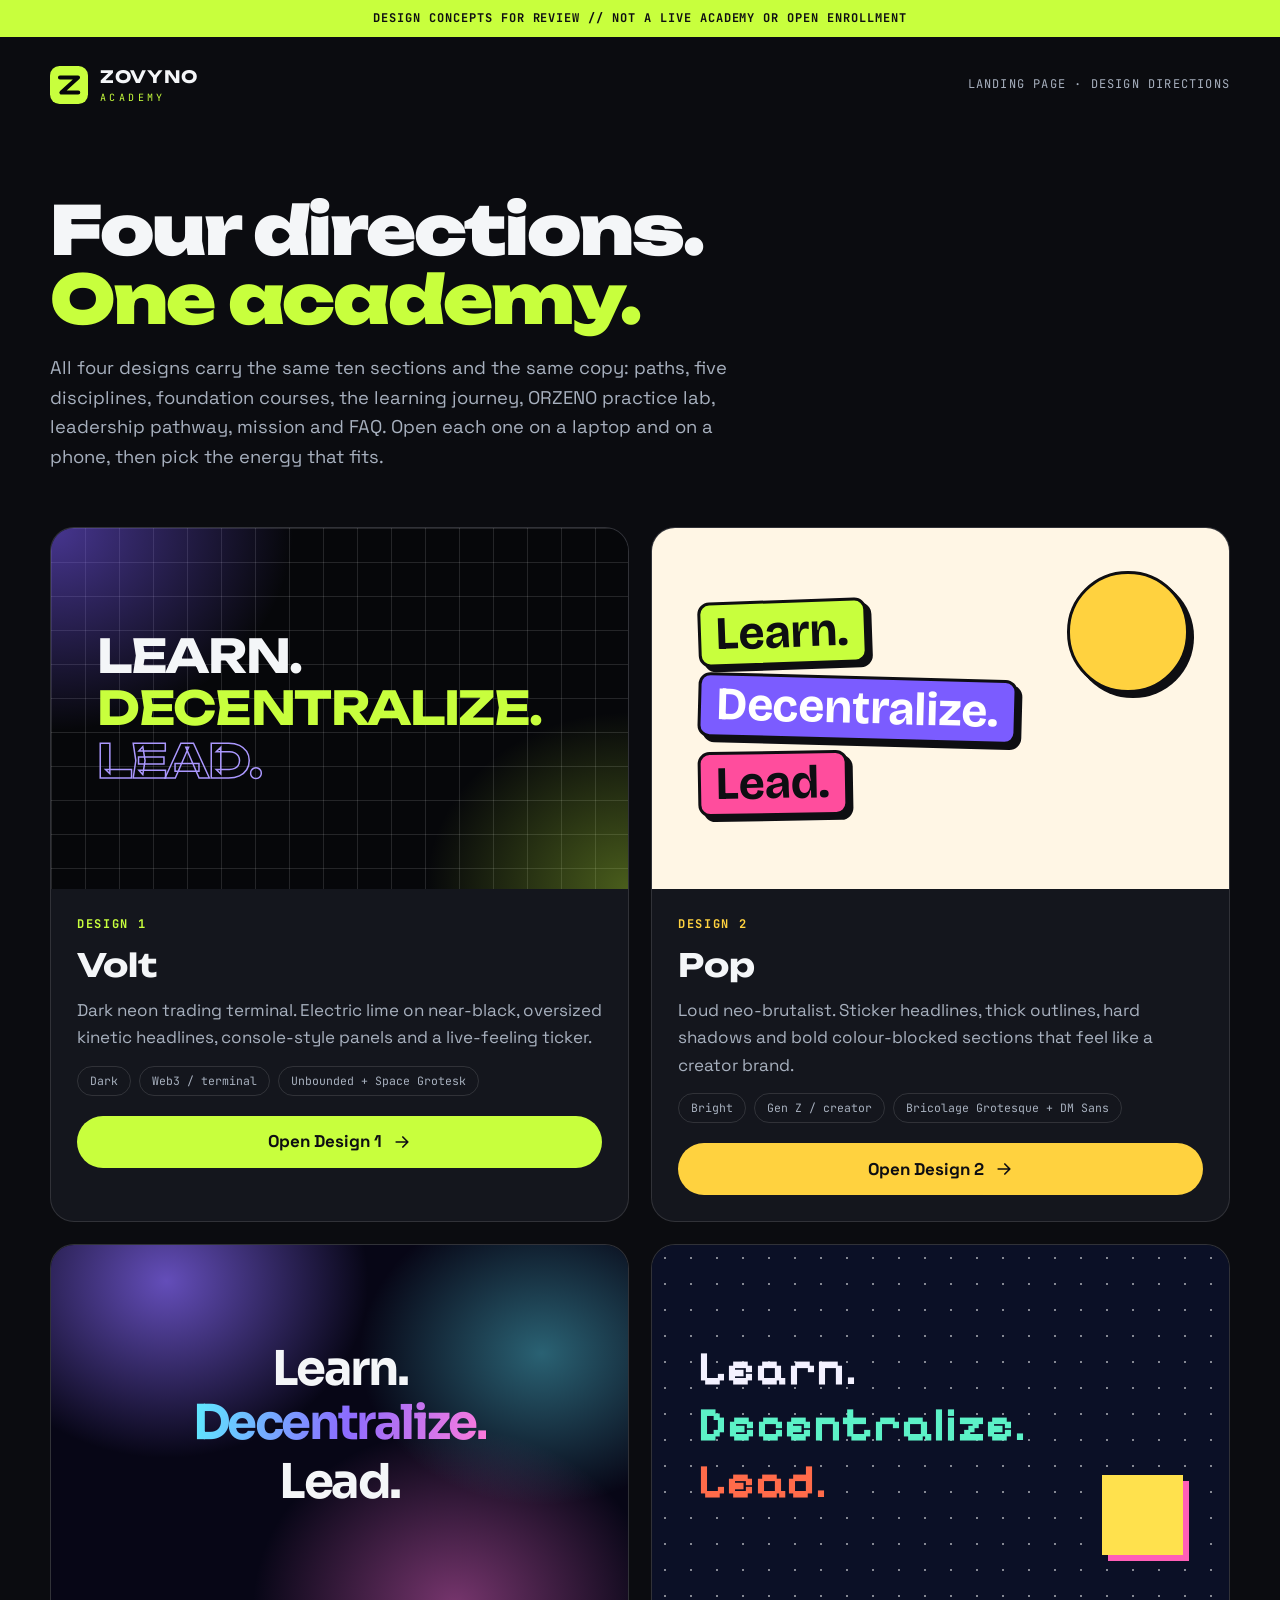
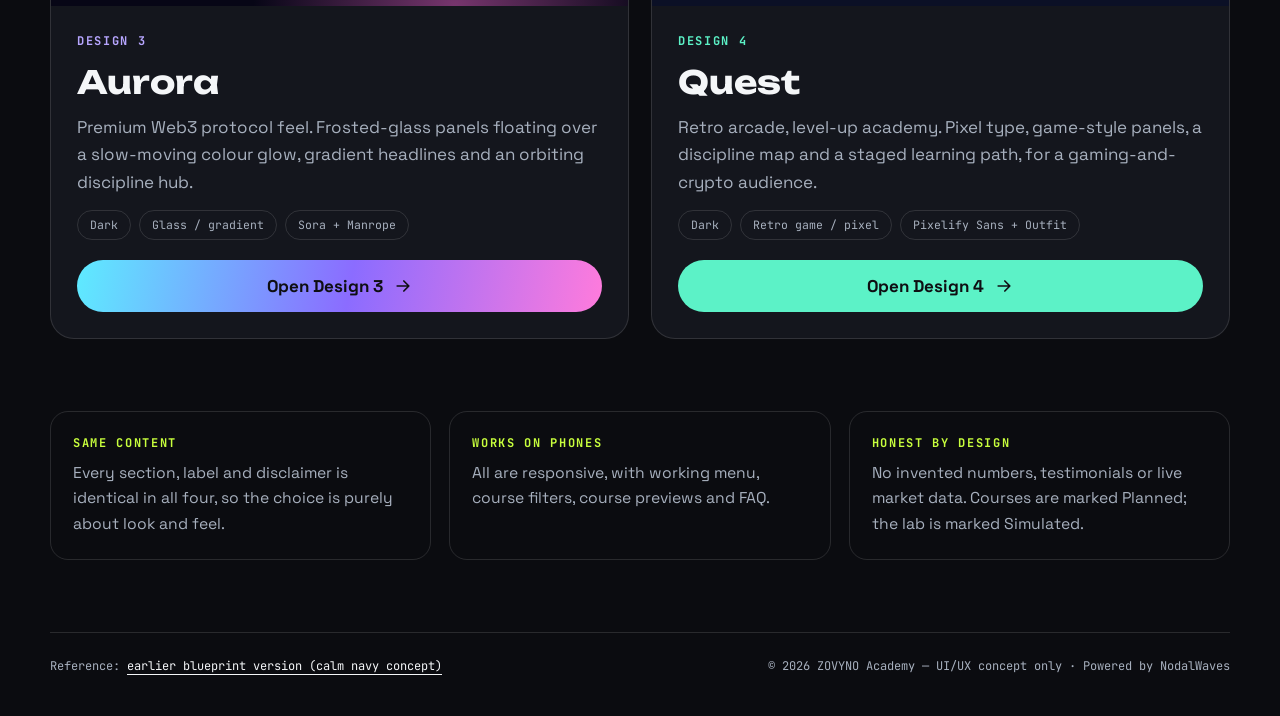
==== commit 76692fde: "Add two more design directions: Aurora and Quest - aurora/: glass panels over an aurora gradient fie" ====
--- a/index.html
+++ b/index.html
@@ -4,14 +4,14 @@
     <meta charset="utf-8" />
     <meta name="viewport" content="width=device-width, initial-scale=1" />
     <title>ZOVYNO Academy — Design Directions</title>
-    <meta name="description" content="Two landing page design directions for ZOVYNO Academy. Design concepts for review — not a live academy." />
+    <meta name="description" content="Four landing page design directions for ZOVYNO Academy. Design concepts for review — not a live academy." />
     <meta name="robots" content="noindex, nofollow" />
     <meta name="theme-color" content="#0b0c10" />
     <link rel="icon" href="volt/favicon.svg" type="image/svg+xml" />
     <link rel="preconnect" href="https://fonts.googleapis.com" />
     <link rel="preconnect" href="https://fonts.gstatic.com" crossorigin />
     <link
-      href="https://fonts.googleapis.com/css2?family=Bricolage+Grotesque:opsz,wght@12..96,800&family=JetBrains+Mono:wght@400;700&family=Space+Grotesk:wght@400;500;700&family=Unbounded:wght@700;900&display=swap"
+      href="https://fonts.googleapis.com/css2?family=Bricolage+Grotesque:opsz,wght@12..96,800&family=JetBrains+Mono:wght@400;700&family=Pixelify+Sans:wght@700&family=Sora:wght@800&family=Space+Grotesk:wght@400;500;700&family=Unbounded:wght@700;900&display=swap"
       rel="stylesheet"
     />
     <style>
@@ -226,6 +226,52 @@
         background: var(--sun);
         box-shadow: 5px 5px 0 var(--ink);
       }
+      .thumb--aurora {
+        justify-items: center;
+        text-align: center;
+        background:
+          radial-gradient(50% 70% at 20% 10%, rgb(139 108 255 / 0.7), transparent 70%),
+          radial-gradient(45% 60% at 85% 30%, rgb(94 235 255 / 0.4), transparent 70%),
+          radial-gradient(50% 70% at 70% 100%, rgb(255 111 216 / 0.45), transparent 70%),
+          #070616;
+        font-family: 'Sora', sans-serif;
+        font-weight: 800;
+        font-size: clamp(1.4rem, 4.2vw, 3rem);
+        line-height: 1;
+        letter-spacing: -0.05em;
+      }
+      .thumb--aurora b:nth-child(2) {
+        background: linear-gradient(100deg, #5eebff, #8b6cff 52%, #ff7bdc);
+        -webkit-background-clip: text;
+        background-clip: text;
+        color: transparent;
+        padding-bottom: 0.1em;
+      }
+      .thumb--quest {
+        background:
+          radial-gradient(circle, rgb(255 255 255 / 0.5) 1px, transparent 1.5px) 0 0 / 26px 26px,
+          #0b1026;
+        font-family: 'Pixelify Sans', monospace;
+        font-weight: 700;
+        font-size: clamp(1.4rem, 4.2vw, 3rem);
+        line-height: 1.05;
+        color: #f3f1ff;
+      }
+      .thumb--quest b:nth-child(2) {
+        color: #5cf2c7;
+      }
+      .thumb--quest b:nth-child(3) {
+        color: #ff6b4a;
+      }
+      .thumb--quest i {
+        position: absolute;
+        right: 8%;
+        bottom: 14%;
+        width: 14%;
+        aspect-ratio: 1;
+        background: #ffe14d;
+        box-shadow: 6px 6px 0 #ff5fb7;
+      }
       .body {
         display: grid;
         gap: 14px;
@@ -355,9 +401,9 @@
 
       <main>
         <section class="intro">
-          <h1>Two directions. <span>One academy.</span></h1>
+          <h1>Four directions. <span>One academy.</span></h1>
           <p>
-            Both designs carry the same ten sections and the same copy: paths, five disciplines, foundation courses, the
+            All four designs carry the same ten sections and the same copy: paths, five disciplines, foundation courses, the
             learning journey, ORZENO practice lab, leadership pathway, mission and FAQ. Open each one on a laptop and on
             a phone, then pick the energy that fits.
           </p>
@@ -385,11 +431,33 @@
               <span class="open">Open Design 2 <svg viewBox="0 0 24 24"><path d="M5 12h14M13 6l6 6-6 6" /></svg></span>
             </div>
           </a>
+
+          <a class="card" href="aurora/" style="--c: #8b6cff">
+            <div class="thumb thumb--aurora" aria-hidden="true"><b>Learn.</b><b>Decentralize.</b><b>Lead.</b></div>
+            <div class="body">
+              <span class="num" style="color: #b7a6ff">Design 3</span>
+              <h2>Aurora</h2>
+              <p>Premium Web3 protocol feel. Frosted-glass panels floating over a slow-moving colour glow, gradient headlines and an orbiting discipline hub.</p>
+              <ul class="chips"><li>Dark</li><li>Glass / gradient</li><li>Sora + Manrope</li></ul>
+              <span class="open" style="background: linear-gradient(100deg, #5eebff, #8b6cff 52%, #ff7bdc)">Open Design 3 <svg viewBox="0 0 24 24"><path d="M5 12h14M13 6l6 6-6 6" /></svg></span>
+            </div>
+          </a>
+
+          <a class="card" href="quest/" style="--c: #5cf2c7">
+            <div class="thumb thumb--quest" aria-hidden="true"><b>Learn.</b><b>Decentralize.</b><b>Lead.</b><i></i></div>
+            <div class="body">
+              <span class="num">Design 4</span>
+              <h2>Quest</h2>
+              <p>Retro arcade, level-up academy. Pixel type, game-style panels, a discipline map and a staged learning path, for a gaming-and-crypto audience.</p>
+              <ul class="chips"><li>Dark</li><li>Retro game / pixel</li><li>Pixelify Sans + Outfit</li></ul>
+              <span class="open">Open Design 4 <svg viewBox="0 0 24 24"><path d="M5 12h14M13 6l6 6-6 6" /></svg></span>
+            </div>
+          </a>
         </div>
 
         <div class="notes">
-          <div class="note"><h3>Same content</h3><p>Every section, label and disclaimer is identical in both, so the choice is purely about look and feel.</p></div>
-          <div class="note"><h3>Works on phones</h3><p>Both are responsive, with working menu, course filters, course previews and FAQ.</p></div>
+          <div class="note"><h3>Same content</h3><p>Every section, label and disclaimer is identical in all four, so the choice is purely about look and feel.</p></div>
+          <div class="note"><h3>Works on phones</h3><p>All are responsive, with working menu, course filters, course previews and FAQ.</p></div>
           <div class="note"><h3>Honest by design</h3><p>No invented numbers, testimonials or live market data. Courses are marked Planned; the lab is marked Simulated.</p></div>
         </div>
       </main>
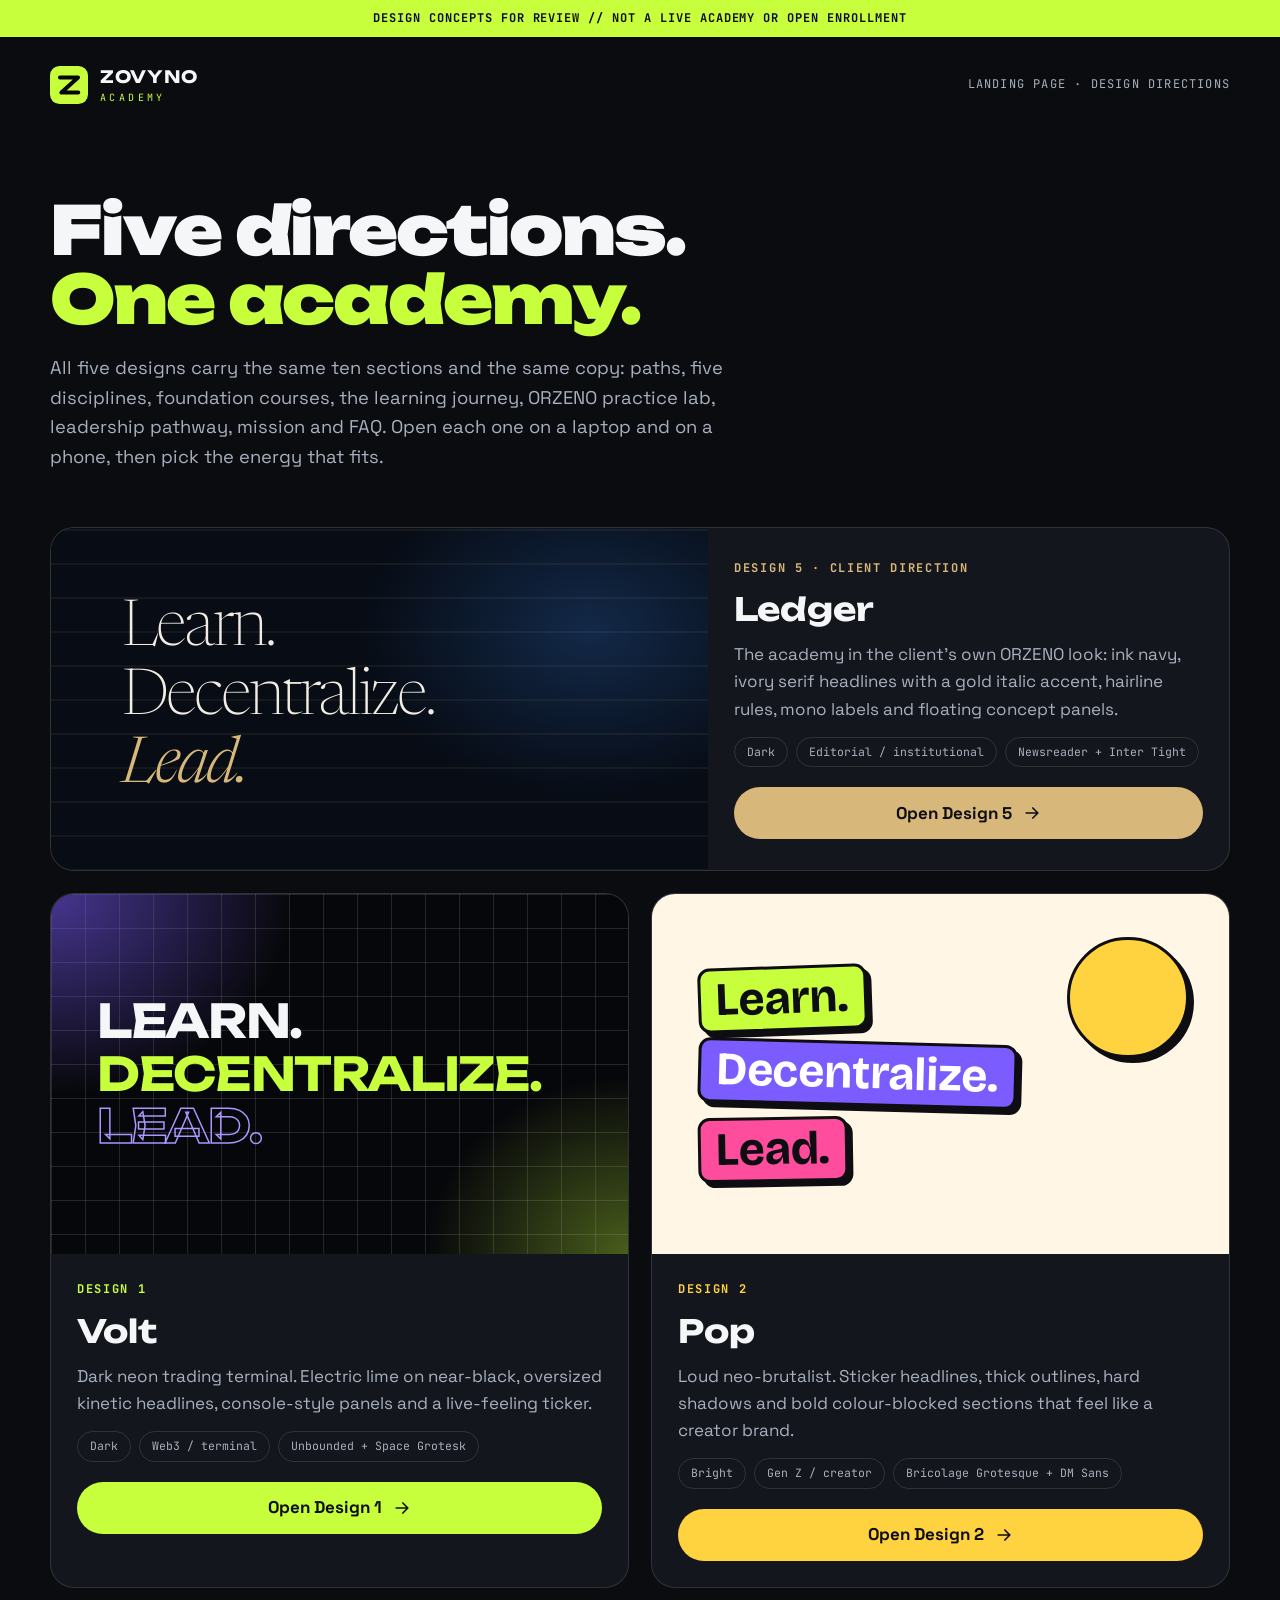
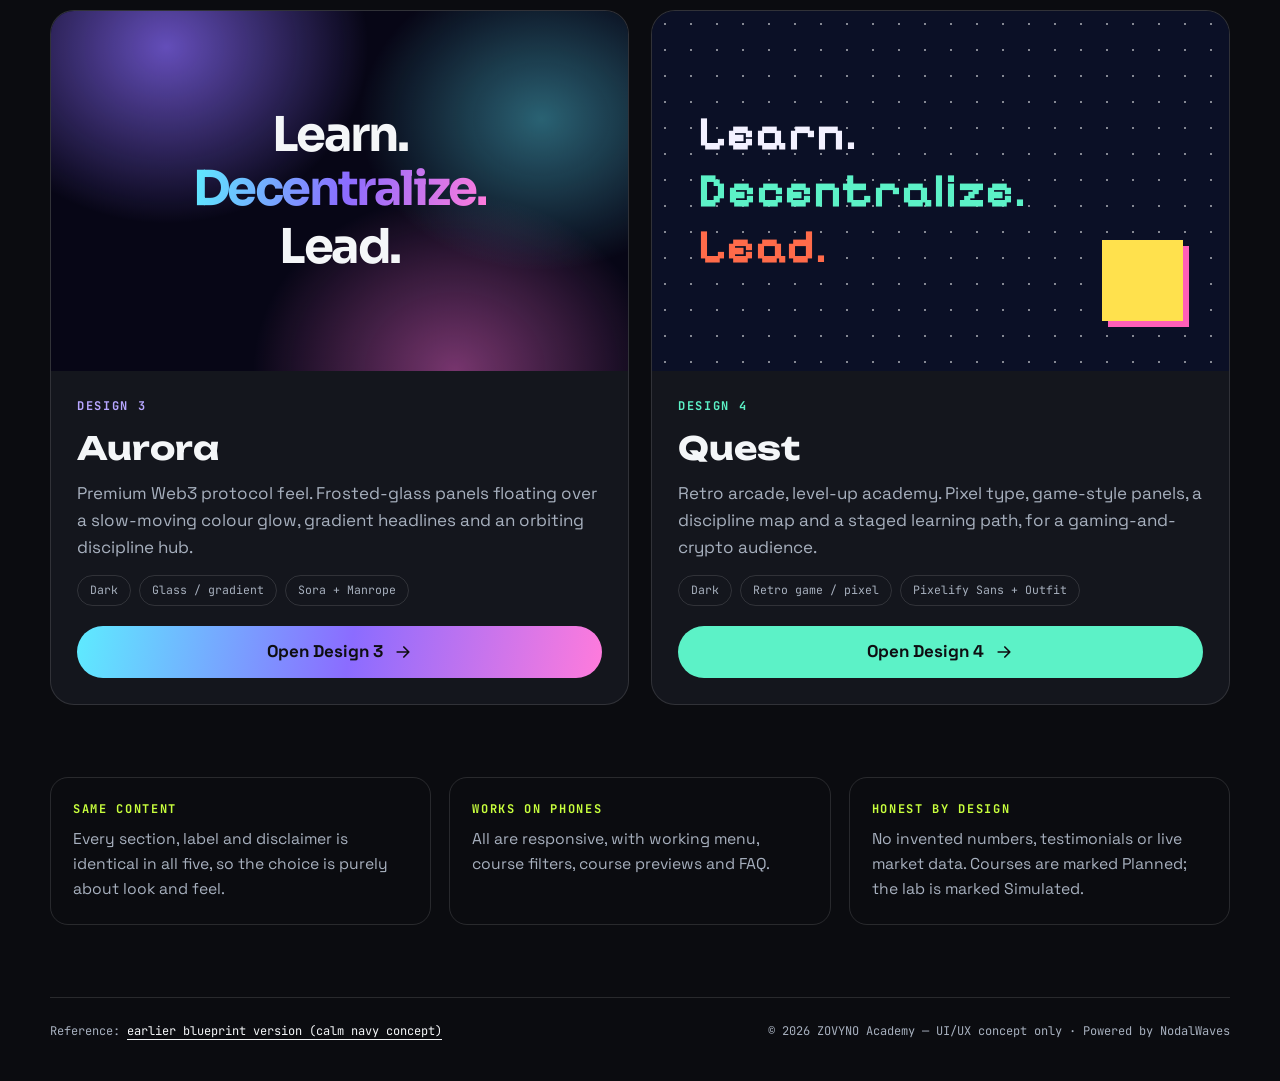
==== commit 9dc6f30c: "Add Design 5 (Ledger): academy content in the client's ORZENO direction - ledger/: ink navy, ivory s" ====
--- a/index.html
+++ b/index.html
@@ -4,14 +4,14 @@
     <meta charset="utf-8" />
     <meta name="viewport" content="width=device-width, initial-scale=1" />
     <title>ZOVYNO Academy — Design Directions</title>
-    <meta name="description" content="Four landing page design directions for ZOVYNO Academy. Design concepts for review — not a live academy." />
+    <meta name="description" content="Five landing page design directions for ZOVYNO Academy. Design concepts for review — not a live academy." />
     <meta name="robots" content="noindex, nofollow" />
     <meta name="theme-color" content="#0b0c10" />
     <link rel="icon" href="volt/favicon.svg" type="image/svg+xml" />
     <link rel="preconnect" href="https://fonts.googleapis.com" />
     <link rel="preconnect" href="https://fonts.gstatic.com" crossorigin />
     <link
-      href="https://fonts.googleapis.com/css2?family=Bricolage+Grotesque:opsz,wght@12..96,800&family=JetBrains+Mono:wght@400;700&family=Pixelify+Sans:wght@700&family=Sora:wght@800&family=Space+Grotesk:wght@400;500;700&family=Unbounded:wght@700;900&display=swap"
+      href="https://fonts.googleapis.com/css2?family=Bricolage+Grotesque:opsz,wght@12..96,800&family=Newsreader:ital,opsz,wght@0,6..72,200;1,6..72,300&family=JetBrains+Mono:wght@400;700&family=Pixelify+Sans:wght@700&family=Sora:wght@800&family=Space+Grotesk:wght@400;500;700&family=Unbounded:wght@700;900&display=swap"
       rel="stylesheet"
     />
     <style>
@@ -226,6 +226,40 @@
         background: var(--sun);
         box-shadow: 5px 5px 0 var(--ink);
       }
+      .card--wide {
+        grid-column: 1 / -1;
+        flex-direction: row;
+      }
+      .card--wide .thumb {
+        flex: 1.1;
+        aspect-ratio: auto;
+        min-height: 300px;
+        padding: 6%;
+      }
+      .card--wide .body {
+        flex: 1;
+        align-content: center;
+      }
+      .thumb--ledger {
+        background:
+          radial-gradient(50% 70% at 82% 30%, rgb(58 141 255 / 0.22), transparent 70%),
+          linear-gradient(rgb(216 184 122 / 0.14) 1px, transparent 1px) 0 100% / 100% 34px,
+          #070c15;
+        font-family: 'Newsreader', Georgia, serif;
+        font-weight: 200;
+        font-size: clamp(1.9rem, 5vw, 4rem);
+        line-height: 0.98;
+        letter-spacing: -0.035em;
+        color: #f2ede3;
+      }
+      .thumb--ledger b {
+        font-weight: 200;
+      }
+      .thumb--ledger b:nth-child(3) {
+        font-style: italic;
+        font-weight: 300;
+        color: #d8b87a;
+      }
       .thumb--aurora {
         justify-items: center;
         text-align: center;
@@ -378,6 +412,14 @@
         color: var(--lime);
       }
       @media (max-width: 820px) {
+        .card--wide {
+          flex-direction: column;
+        }
+        .card--wide .thumb {
+          flex: none;
+          aspect-ratio: 16 / 10;
+          min-height: 0;
+        }
         .cards,
         .notes {
           grid-template-columns: minmax(0, 1fr);
@@ -401,15 +443,26 @@
 
       <main>
         <section class="intro">
-          <h1>Four directions. <span>One academy.</span></h1>
+          <h1>Five directions. <span>One academy.</span></h1>
           <p>
-            All four designs carry the same ten sections and the same copy: paths, five disciplines, foundation courses, the
+            All five designs carry the same ten sections and the same copy: paths, five disciplines, foundation courses, the
             learning journey, ORZENO practice lab, leadership pathway, mission and FAQ. Open each one on a laptop and on
             a phone, then pick the energy that fits.
           </p>
         </section>
 
         <div class="cards">
+          <a class="card card--wide" href="ledger/" style="--c: #d8b87a">
+            <div class="thumb thumb--ledger" aria-hidden="true"><b>Learn.</b><b>Decentralize.</b><b>Lead.</b></div>
+            <div class="body">
+              <span class="num">Design 5 · Client direction</span>
+              <h2>Ledger</h2>
+              <p>The academy in the client's own ORZENO look: ink navy, ivory serif headlines with a gold italic accent, hairline rules, mono labels and floating concept panels.</p>
+              <ul class="chips"><li>Dark</li><li>Editorial / institutional</li><li>Newsreader + Inter Tight</li></ul>
+              <span class="open">Open Design 5 <svg viewBox="0 0 24 24"><path d="M5 12h14M13 6l6 6-6 6" /></svg></span>
+            </div>
+          </a>
+
           <a class="card" href="volt/" style="--c: var(--lime)">
             <div class="thumb thumb--volt" aria-hidden="true"><b>Learn.</b><b>Decentralize.</b><b>Lead.</b></div>
             <div class="body">
@@ -456,7 +509,7 @@
         </div>
 
         <div class="notes">
-          <div class="note"><h3>Same content</h3><p>Every section, label and disclaimer is identical in all four, so the choice is purely about look and feel.</p></div>
+          <div class="note"><h3>Same content</h3><p>Every section, label and disclaimer is identical in all five, so the choice is purely about look and feel.</p></div>
           <div class="note"><h3>Works on phones</h3><p>All are responsive, with working menu, course filters, course previews and FAQ.</p></div>
           <div class="note"><h3>Honest by design</h3><p>No invented numbers, testimonials or live market data. Courses are marked Planned; the lab is marked Simulated.</p></div>
         </div>
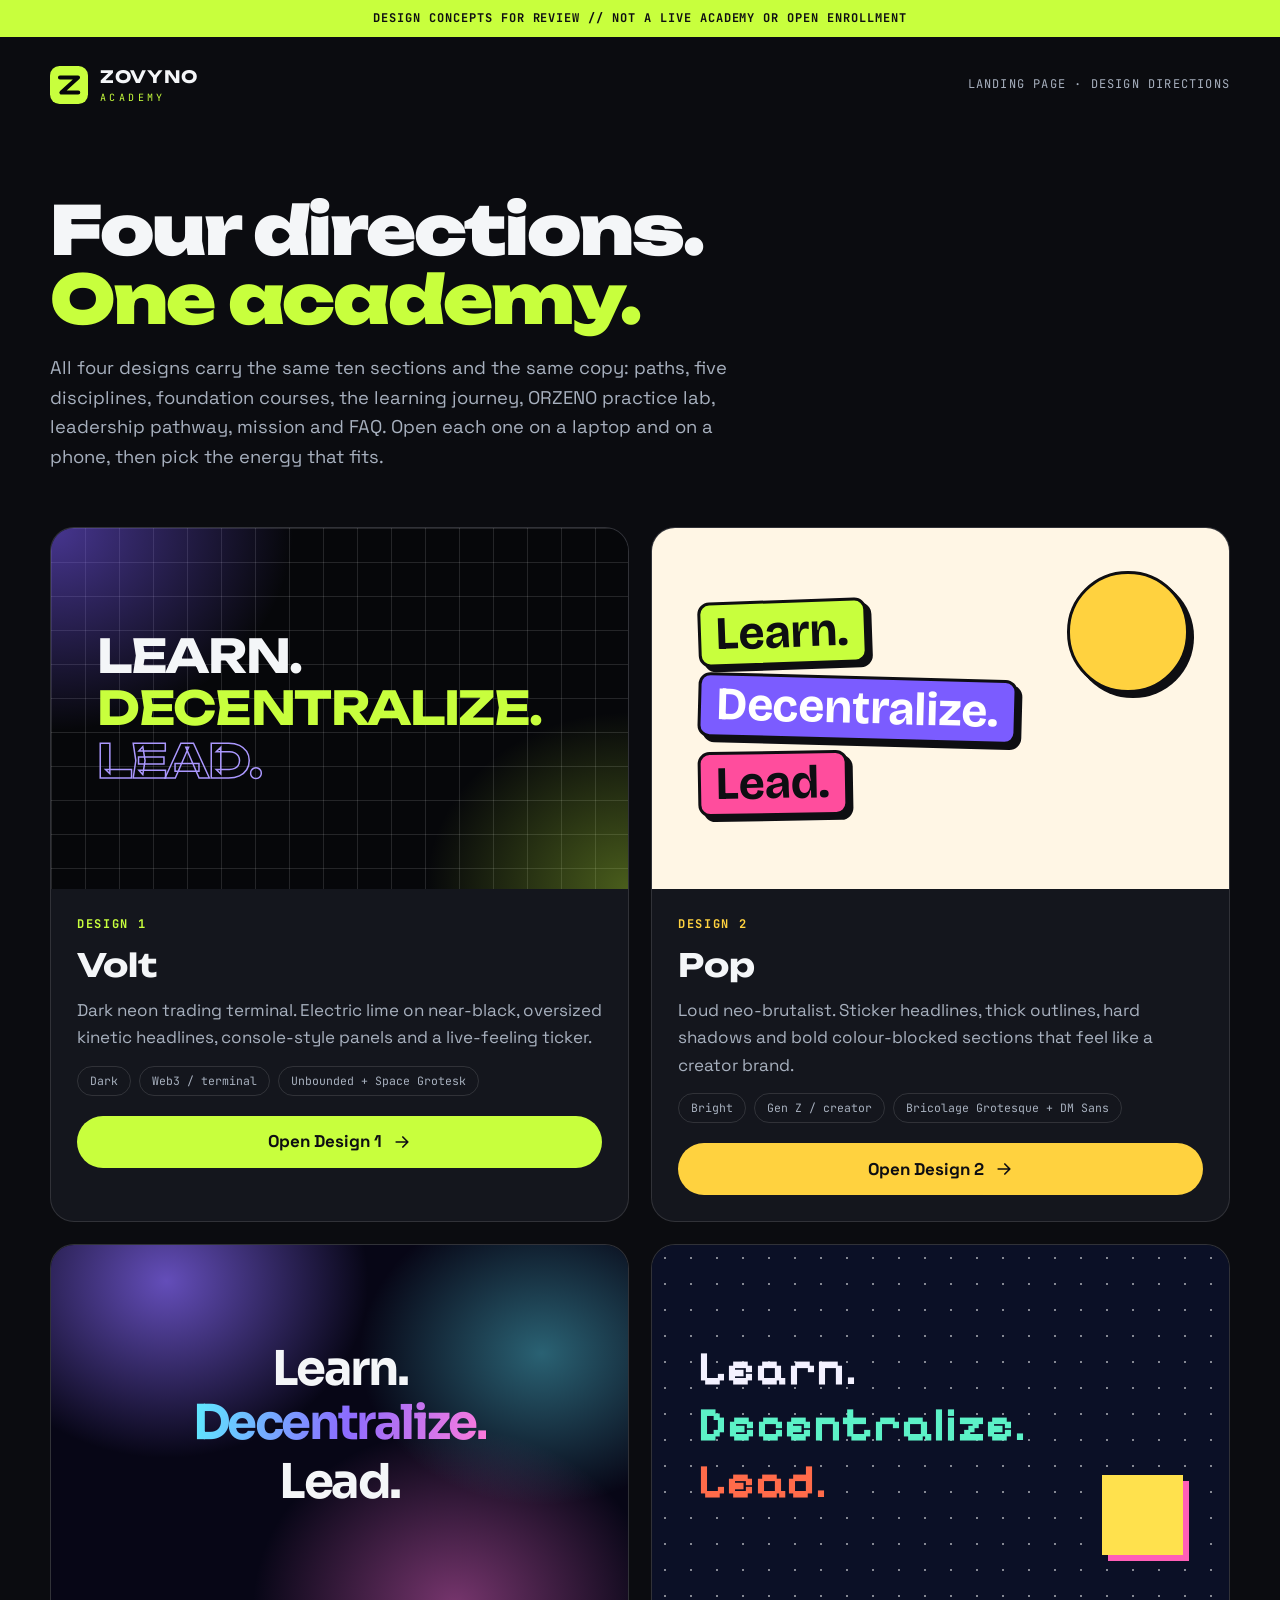
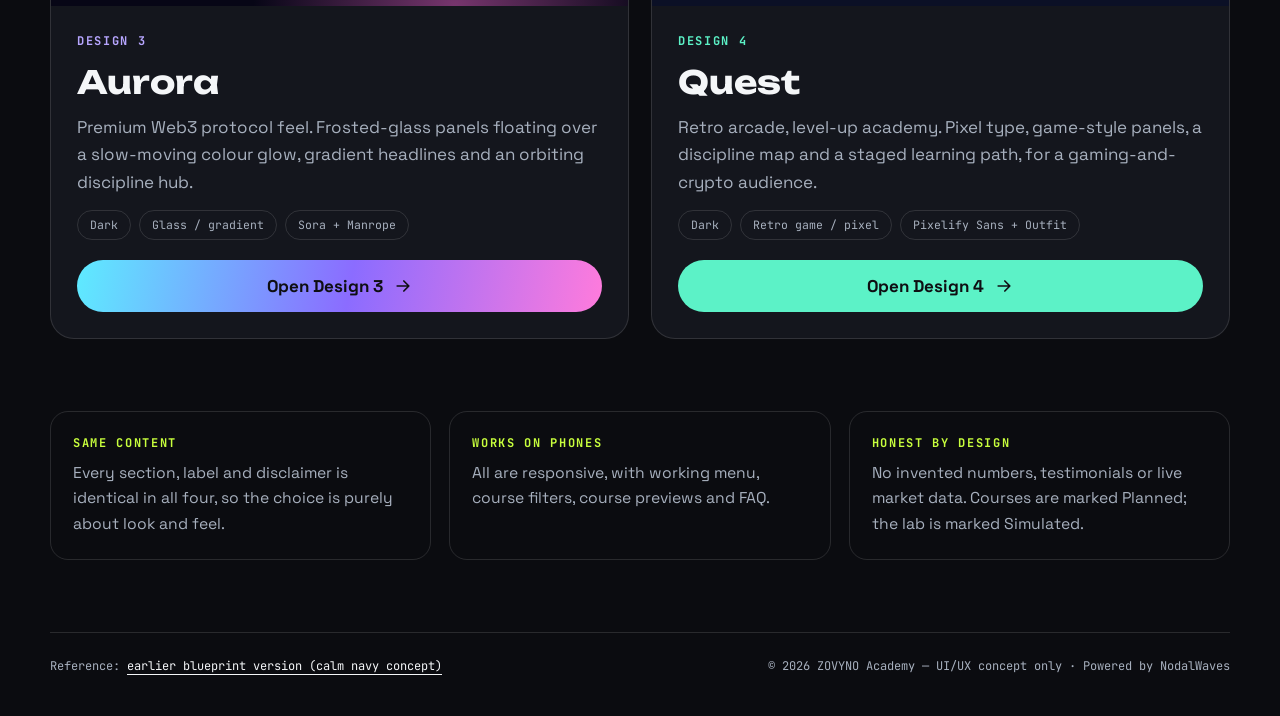
==== commit 401ebbf2: "Remove Design 5 (Ledger) from the academy previews The ORZENO-style direction belongs to the ORZENO " ====
--- a/index.html
+++ b/index.html
@@ -4,14 +4,14 @@
     <meta charset="utf-8" />
     <meta name="viewport" content="width=device-width, initial-scale=1" />
     <title>ZOVYNO Academy — Design Directions</title>
-    <meta name="description" content="Five landing page design directions for ZOVYNO Academy. Design concepts for review — not a live academy." />
+    <meta name="description" content="Four landing page design directions for ZOVYNO Academy. Design concepts for review — not a live academy." />
     <meta name="robots" content="noindex, nofollow" />
     <meta name="theme-color" content="#0b0c10" />
     <link rel="icon" href="volt/favicon.svg" type="image/svg+xml" />
     <link rel="preconnect" href="https://fonts.googleapis.com" />
     <link rel="preconnect" href="https://fonts.gstatic.com" crossorigin />
     <link
-      href="https://fonts.googleapis.com/css2?family=Bricolage+Grotesque:opsz,wght@12..96,800&family=Newsreader:ital,opsz,wght@0,6..72,200;1,6..72,300&family=JetBrains+Mono:wght@400;700&family=Pixelify+Sans:wght@700&family=Sora:wght@800&family=Space+Grotesk:wght@400;500;700&family=Unbounded:wght@700;900&display=swap"
+      href="https://fonts.googleapis.com/css2?family=Bricolage+Grotesque:opsz,wght@12..96,800&family=JetBrains+Mono:wght@400;700&family=Pixelify+Sans:wght@700&family=Sora:wght@800&family=Space+Grotesk:wght@400;500;700&family=Unbounded:wght@700;900&display=swap"
       rel="stylesheet"
     />
     <style>
@@ -226,40 +226,6 @@
         background: var(--sun);
         box-shadow: 5px 5px 0 var(--ink);
       }
-      .card--wide {
-        grid-column: 1 / -1;
-        flex-direction: row;
-      }
-      .card--wide .thumb {
-        flex: 1.1;
-        aspect-ratio: auto;
-        min-height: 300px;
-        padding: 6%;
-      }
-      .card--wide .body {
-        flex: 1;
-        align-content: center;
-      }
-      .thumb--ledger {
-        background:
-          radial-gradient(50% 70% at 82% 30%, rgb(58 141 255 / 0.22), transparent 70%),
-          linear-gradient(rgb(216 184 122 / 0.14) 1px, transparent 1px) 0 100% / 100% 34px,
-          #070c15;
-        font-family: 'Newsreader', Georgia, serif;
-        font-weight: 200;
-        font-size: clamp(1.9rem, 5vw, 4rem);
-        line-height: 0.98;
-        letter-spacing: -0.035em;
-        color: #f2ede3;
-      }
-      .thumb--ledger b {
-        font-weight: 200;
-      }
-      .thumb--ledger b:nth-child(3) {
-        font-style: italic;
-        font-weight: 300;
-        color: #d8b87a;
-      }
       .thumb--aurora {
         justify-items: center;
         text-align: center;
@@ -412,14 +378,6 @@
         color: var(--lime);
       }
       @media (max-width: 820px) {
-        .card--wide {
-          flex-direction: column;
-        }
-        .card--wide .thumb {
-          flex: none;
-          aspect-ratio: 16 / 10;
-          min-height: 0;
-        }
         .cards,
         .notes {
           grid-template-columns: minmax(0, 1fr);
@@ -443,26 +401,15 @@
 
       <main>
         <section class="intro">
-          <h1>Five directions. <span>One academy.</span></h1>
+          <h1>Four directions. <span>One academy.</span></h1>
           <p>
-            All five designs carry the same ten sections and the same copy: paths, five disciplines, foundation courses, the
+            All four designs carry the same ten sections and the same copy: paths, five disciplines, foundation courses, the
             learning journey, ORZENO practice lab, leadership pathway, mission and FAQ. Open each one on a laptop and on
             a phone, then pick the energy that fits.
           </p>
         </section>
 
         <div class="cards">
-          <a class="card card--wide" href="ledger/" style="--c: #d8b87a">
-            <div class="thumb thumb--ledger" aria-hidden="true"><b>Learn.</b><b>Decentralize.</b><b>Lead.</b></div>
-            <div class="body">
-              <span class="num">Design 5 · Client direction</span>
-              <h2>Ledger</h2>
-              <p>The academy in the client's own ORZENO look: ink navy, ivory serif headlines with a gold italic accent, hairline rules, mono labels and floating concept panels.</p>
-              <ul class="chips"><li>Dark</li><li>Editorial / institutional</li><li>Newsreader + Inter Tight</li></ul>
-              <span class="open">Open Design 5 <svg viewBox="0 0 24 24"><path d="M5 12h14M13 6l6 6-6 6" /></svg></span>
-            </div>
-          </a>
-
           <a class="card" href="volt/" style="--c: var(--lime)">
             <div class="thumb thumb--volt" aria-hidden="true"><b>Learn.</b><b>Decentralize.</b><b>Lead.</b></div>
             <div class="body">
@@ -509,7 +456,7 @@
         </div>
 
         <div class="notes">
-          <div class="note"><h3>Same content</h3><p>Every section, label and disclaimer is identical in all five, so the choice is purely about look and feel.</p></div>
+          <div class="note"><h3>Same content</h3><p>Every section, label and disclaimer is identical in all four, so the choice is purely about look and feel.</p></div>
           <div class="note"><h3>Works on phones</h3><p>All are responsive, with working menu, course filters, course previews and FAQ.</p></div>
           <div class="note"><h3>Honest by design</h3><p>No invented numbers, testimonials or live market data. Courses are marked Planned; the lab is marked Simulated.</p></div>
         </div>
